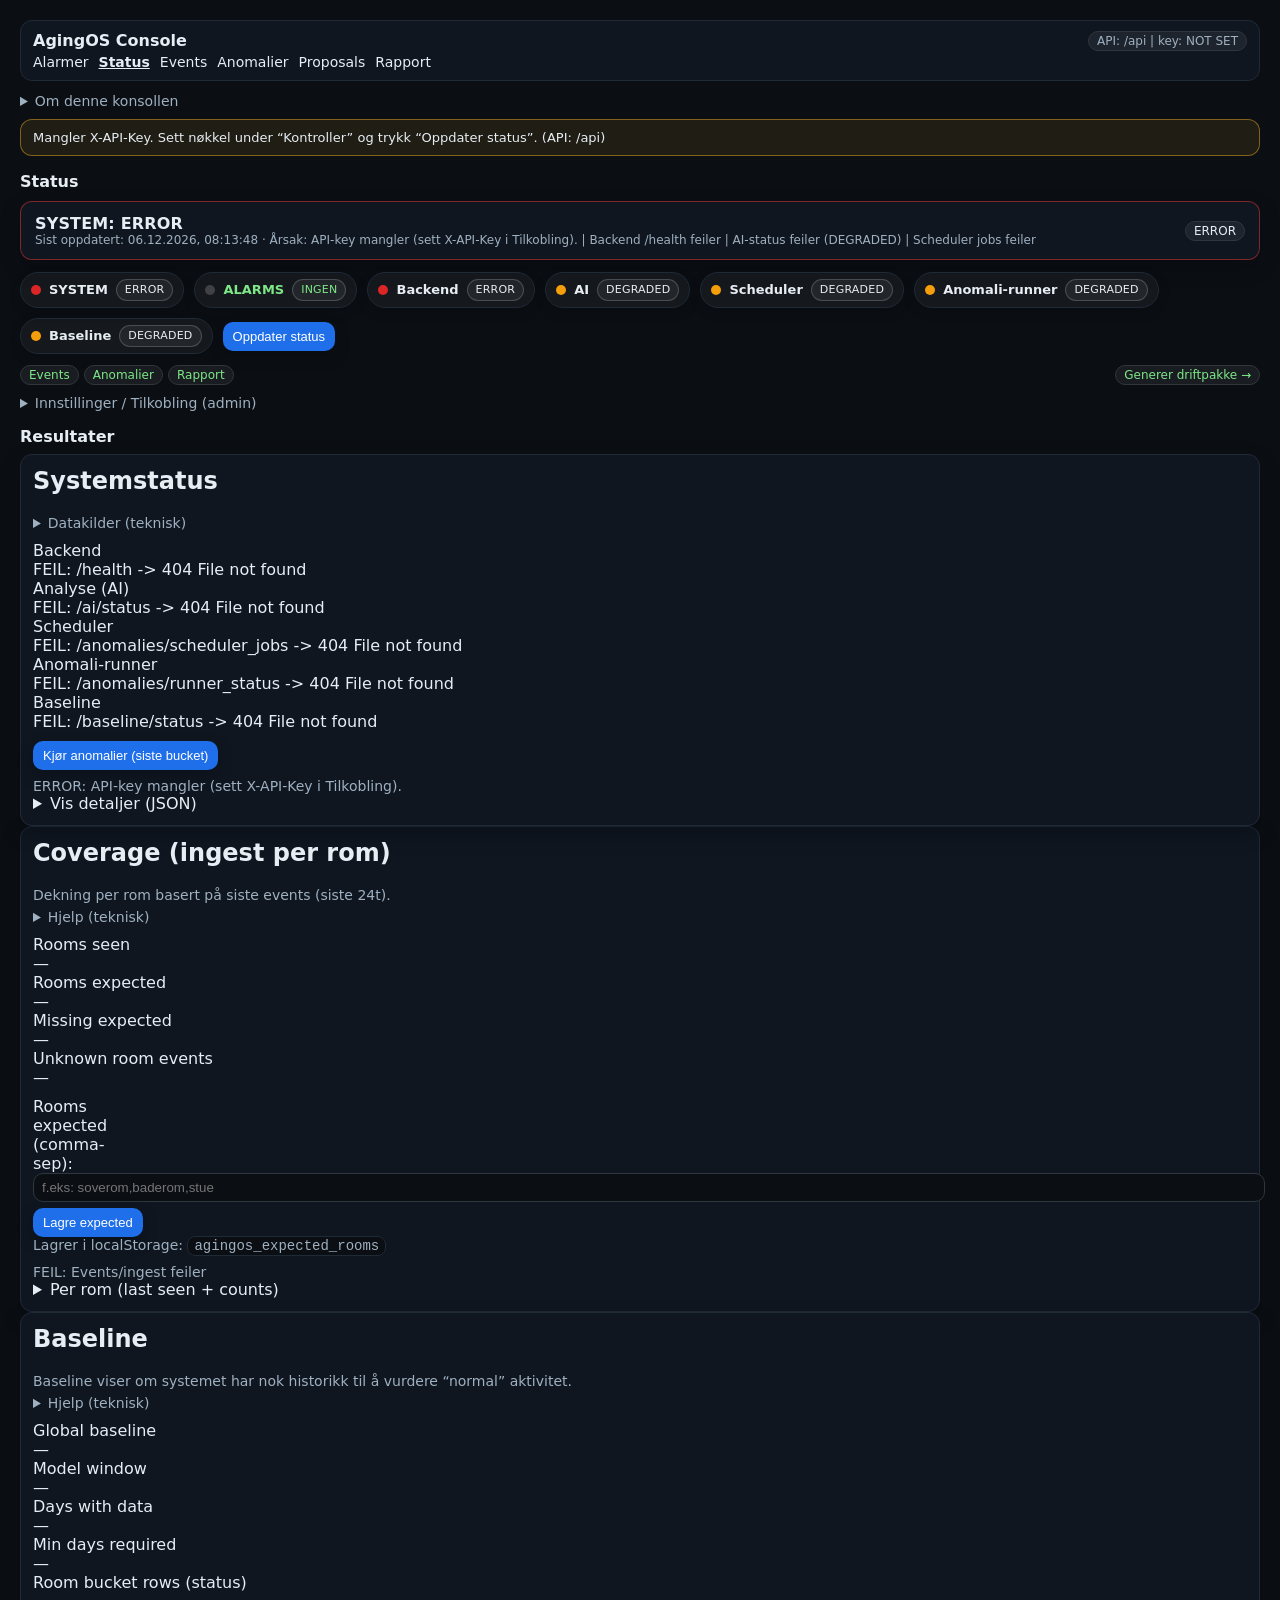
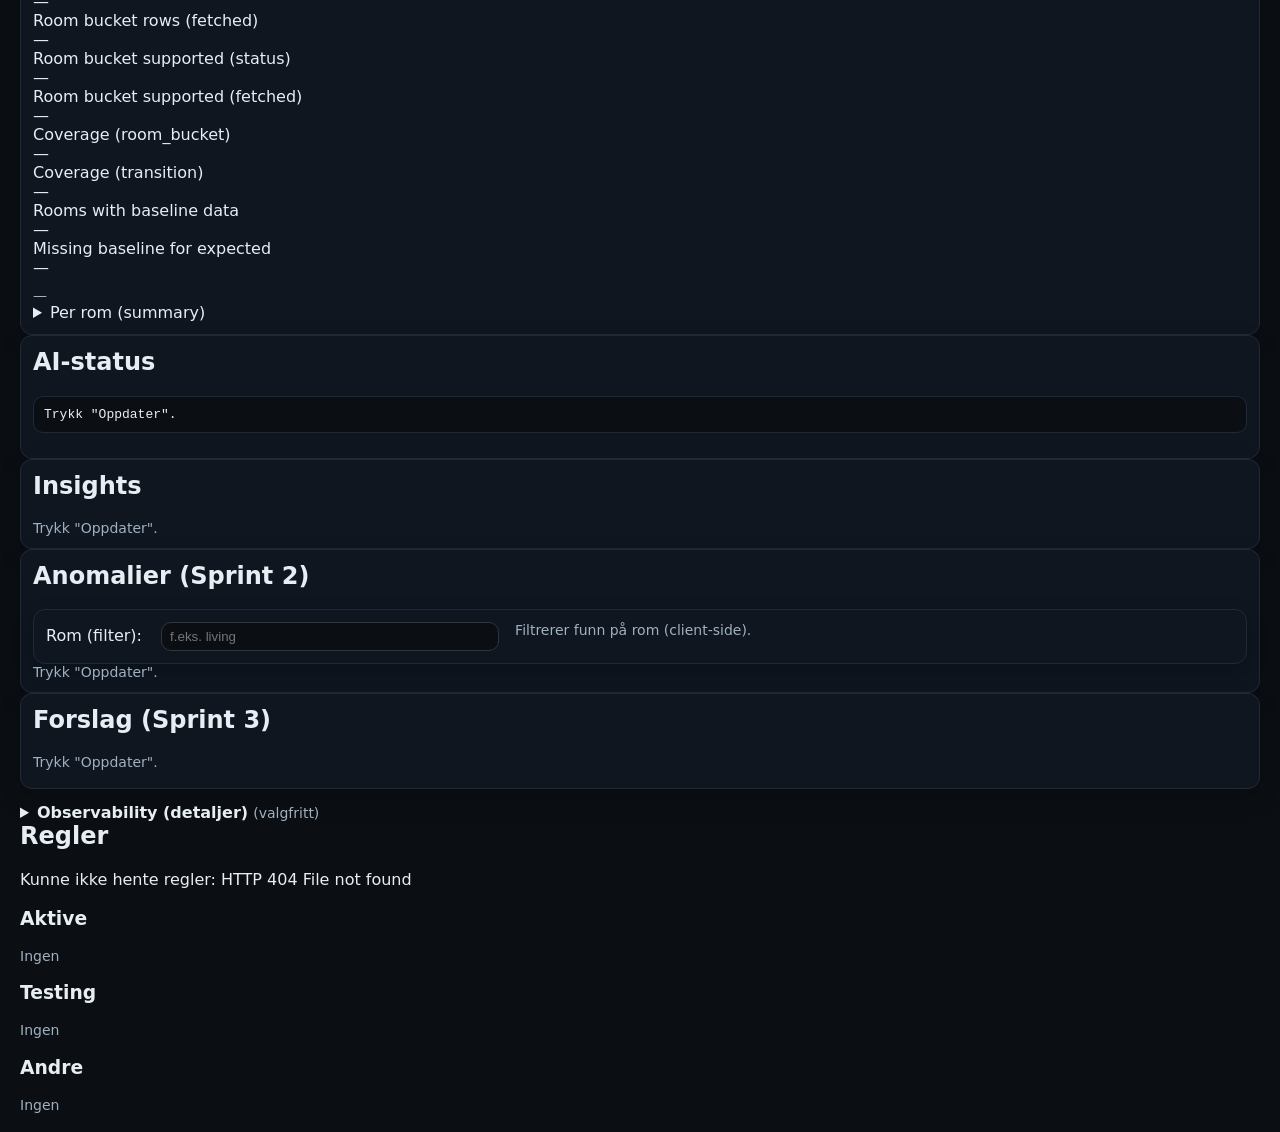
==== services/console/index.html @ 8adafd0e "console: alarms page; baseline scope fix; rule param nesting + R-002 allowlist; console volume mount" ====
<!doctype html>
<html lang="no">
<head>
  <meta charset="utf-8" />
  <meta name="viewport" content="width=device-width,initial-scale=1" />
  <title>AgingOS Console (MVP)</title>
  <style>
  /* THEME_TOKENS_V1 (source: proposals.html) */
  /* STATUSBAR_POLISH_V1 (customer-facing) */
  .statusbar{
    display:flex;
    flex-wrap:wrap;
    gap:10px;
    align-items:center;
    margin: 8px 0 10px;
  }
  .statuschip{
    display:inline-flex;
    align-items:center;
    gap:8px;
    padding:6px 10px;
    border-radius:999px;
    border:1px solid var(--border);
    background: rgba(255,255,255,0.04);
    box-shadow: 0 4px 12px rgba(0,0,0,0.18);
    font-size:13px;
    line-height:18px;
    white-space:nowrap;
  }
  .statuschip > span:nth-child(2){ font-weight:600; }
  .statuschip .pill{
    padding:1px 8px;
    font-size:11px;
    border-radius:999px;
    border:1px solid rgba(255,255,255,0.18);
    background: rgba(255,255,255,0.06);
    text-transform:uppercase;
    letter-spacing:0.02em;
  }
  .smallbtn{
    background: var(--primary);
    color: white;
    border: 0;
    padding: 7px 10px;
    border-radius: 10px;
    cursor: pointer;
    font-size: 13px;
    box-shadow: 0 6px 16px rgba(0,0,0,0.22);
  }
  .smallbtn:hover{ filter: brightness(1.05); }
  .smallbtn.secondary{ background: var(--secondary); }
  .smallbtn:disabled{ opacity:0.5; cursor:not-allowed; }
  :root{
    --bg:#0b0f14;
    --fg:#e6edf3;
    --muted:#9fb0c0;
    --link:#7ee787;
    --card:#0f1620;
    --border:#1f2a37;
    --border2:#30363d;
    --shadow:0 8px 20px rgba(0,0,0,0.25);
    --primary:#1f6feb;
    --secondary:#30363d;
    --ok:#238636;
    --deg:#d29922;
    --err:#da3633;
  }
  body{ font-family: system-ui,-apple-system,Segoe UI,Roboto,Arial,sans-serif; margin:16px; max-width:1400px; background:var(--bg); color:var(--fg); }
  a{ color:var(--link); }
  .muted{ color:var(--muted); }
  .card{ background:var(--card); border:1px solid var(--border); border-radius:12px; padding:12px; box-shadow:var(--shadow); }
  .pill{ display:inline-block; padding:2px 8px; border-radius:999px; border:1px solid var(--border2); background: rgba(255,255,255,0.06); font-size:12px; }
  button{ background:var(--primary); color:white; border:0; padding:8px 10px; border-radius:10px; cursor:pointer; }
  button.secondary{ background:var(--secondary); }
  button.ok{ background:var(--ok); }
  button.danger{ background:var(--err); }
  button:disabled{ opacity:0.5; cursor:not-allowed; }
  input,select{ background:var(--bg); color:var(--fg); border:1px solid var(--border2); border-radius:10px; padding:6px 8px; }
  table{ width:100%; border-collapse: collapse; }
  th,td{ padding:8px; border-bottom:1px solid var(--border); vertical-align: top; }
  th{ text-align:left; color:var(--muted); font-weight:600; font-size:12px; text-transform:uppercase; letter-spacing:0.02em; }
  code{ background:var(--bg); border:1px solid var(--border); padding:1px 6px; border-radius:8px; }

    body { font-family: system-ui, -apple-system, Segoe UI, Roboto, Arial, sans-serif; margin: 20px; max-width:1400px; }
    .row { display: flex; gap: 16px; flex-wrap: wrap; align-items: flex-start; }
    .card { background:var(--card); border:1px solid var(--border); border-radius:12px; padding:12px; box-shadow:var(--shadow); flex: 1; min-width: 320px; }
    .muted { color: var(--muted); font-size: 14px; }
    .pill { display:inline-block; padding:2px 8px; border-radius:999px; background: rgba(255,255,255,0.06); border:1px solid var(--border2); font-size:12px; }
    label { display: inline-block; width: 110px; }
    input { padding: 6px 8px; width: 320px; }
    button { padding: 7px 10px; cursor: pointer; }
    ul { margin: 8px 0 0 18px; }
    pre { background: var(--bg); border: 1px solid var(--border); padding: 10px; border-radius: 10px; overflow:auto; }
    h2 { margin-top: 0; }
    a { text-decoration: none; }
    .finding { border-top: 1px solid var(--border); padding-top: 10px; margin-top: 10px; }
    .finding:first-child { border-top: none; padding-top: 0; margin-top: 0; }
    .finding-title { font-weight: 600; }
    .actions { margin-top: 8px; }
  
      /* Step 8 (Nav/IA/UX): consistent topbar/nav */
      .topbar{display:flex;justify-content:space-between;align-items:flex-start;gap:12px;margin:0 0 12px;padding:10px 12px;border:1px solid var(--border);border-radius:12px;background:var(--card);}
      .topbar-title{font-weight:700;}
      .nav{margin-top:4px;display:flex;gap:10px;flex-wrap:wrap;font-size:14px;}
      .navlink{color:inherit;}
      .navlink.active{font-weight:700;text-decoration:underline;}
      .topbar-right{display:flex;align-items:center;gap:8px;font-size:12px;color:var(--muted);}
      @media (max-width: 700px){.topbar{flex-direction:column;align-items:stretch}.topbar-right{justify-content:flex-start}}


      /* INDEX_IA_V1: clearer IA without removing info */
      .notice { margin: 8px 0 12px; padding: 10px 12px; border:1px solid rgba(210,153,34,0.55); background: rgba(210,153,34,0.10); border-radius:12px; font-size:13px; display:none; color: var(--fg); }
      .section-title { margin: 16px 0 8px; font-size: 16px; }
      .quicklinks { margin: 6px 0 12px; font-size: 14px; }
        /* INDEX_STATUS_COLORS_V2 (customer-facing; theme = proposals.html) */
        .dot{width:10px;height:10px;border-radius:999px;background:rgba(255,255,255,0.18);display:inline-block;}
        .dot.ok{background:var(--ok);}
        .dot.deg{background:var(--deg);}
        .dot.err{background:var(--err);}

        .sysbanner{display:flex;justify-content:space-between;align-items:center;gap:12px;padding:12px 14px;border-radius:12px;border:1px solid var(--border);background:var(--card);box-shadow:var(--shadow);margin:10px 0 12px;}
        .sysbanner.ok{border-color:rgba(35,134,54,0.55);}
        .sysbanner.deg{border-color:rgba(210,153,34,0.55);}
        .sysbanner.err{border-color:rgba(218,54,51,0.55);}
        .sysbanner .title{font-weight:800;font-size:16px;letter-spacing:0.01em;}
        .sysbanner .meta{color:var(--muted);font-size:12px;}

        .details summary { cursor:pointer; }
  /* INDEX_DASHGRID_V1: 3-col dashboard on wide screens */
  .dashgrid{display:grid;grid-template-columns:1fr;gap:16px;align-items:start;}
  .dashgrid .card{min-width:0;}
  .dashgrid > .card{flex:initial;width:auto;}
  .dashgrid .spanall{grid-column:1/-1;}
  @media (min-width: 900px){ .dashgrid{grid-template-columns:repeat(2,minmax(0,1fr));} }
  @media (min-width: 1200px){ .dashgrid{grid-template-columns:repeat(3,minmax(0,1fr));} }
</style>

<style>
  .rules-grid { display:flex; flex-direction:column; gap:8px; }
  .rule-row { padding:8px 10px; border:1px solid var(--border); border-radius:8px; background:var(--card); }
  .rule-top { display:flex; gap:10px; flex-wrap:wrap; align-items:baseline; }
  .rule-name code { font-size:12px; }
  .rule-kv { font-size:13px; }
  .rule-meta { margin-top:4px; }
  .rule-meta small { color:var(--muted); }
</style>

</head>
<body>
<div class="topbar">
    <div>
      <div class="topbar-title">AgingOS Console</div>
      <div class="nav">
        <a class="navlink" href="./alarms.html">Alarmer</a>
        <a class="navlink active" href="./index.html">Status</a>
        <a class="navlink" href="./events.html">Events</a>
        <a class="navlink" href="./anomalies.html">Anomalier</a>
        <a class="navlink" href="./proposals.html">Proposals</a>
        <a class="navlink" href="./report.html">Rapport</a>
      </div>
    </div>
    <div class="topbar-right">
      <span class="pill" id="apiMini">API: —</span>
    </div>
  </div>
    <!-- INDEX_IA_OVERFOLD_V1 -->
    <details class="details" style="margin:8px 0 10px;">
      <summary class="muted">Om denne konsollen</summary>
      <div class="muted" style="margin-top:6px;">AgingOS Console viser status og hendelser for AgingOS. Tekniske detaljer er tilgjengelig under “Vis detaljer”.</div>
    </details>
<div class="notice" id="globalNotice">—</div>
    <h2 class="section-title">Status</h2>



  <div class="sysbanner" id="sysBanner">
    <div>
      <div class="title" id="sysBannerTitle">SYSTEM: ukjent</div>
      <div class="meta" id="sysBannerMeta">—</div>
    </div>
    <div class="pill" id="sysBannerPill">—</div>
  </div>

<div class="statusbar" id="statusbar">
  
    <span class="statuschip"><span class="dot" id="dotSystem"></span><span>SYSTEM</span><span class="pill" id="stSystem">ukjent</span></span>
  <a class="statuschip" href="./alarms.html" title="Åpne alarmer (regler/deviations)"><span class="dot" id="dotAlarms"></span><span>ALARMS</span><span class="pill" id="stAlarms">—</span></a>
<span class="statuschip"><span class="dot" id="dotBackend"></span><span>Backend</span><span class="pill" id="stBackend">ukjent</span></span>
  <span class="statuschip"><span class="dot" id="dotAI"></span><span>AI</span><span class="pill" id="stAI">ukjent</span></span>
  <span class="statuschip"><span class="dot" id="dotScheduler"></span><span>Scheduler</span><span class="pill" id="stScheduler">ukjent</span></span>
  <span class="statuschip"><span class="dot" id="dotAnom"></span><span>Anomali-runner</span><span class="pill" id="stAnom">ukjent</span></span>
      <span class="statuschip"><span class="dot" id="dotBaseline"></span><span>Baseline</span><span class="pill" id="stBaseline">ukjent</span></span>

  <button class="smallbtn" id="refreshStatusBtn" type="button">Oppdater status</button>
</div>
  
    <div class="row" style="align-items:center; justify-content:space-between; margin:10px 0 10px;">
      <div class="right" style="justify-content:flex-start;">
        <a class="pill" href="/events.html">Events</a>
        <a class="pill" href="/anomalies.html">Anomalier</a>
        <a class="pill" href="/report.html">Rapport</a>
      </div>
      <div class="right">
        <a class="pill" href="/report.html" title="Åpner rapport/driftpakke">Generer driftpakke →</a>
      </div>
    </div>
  <!-- INDEX_CONTROLS_DETAILS_V1 -->
  <details class="details" style="margin: 10px 0 6px;">
    <summary class="muted">Innstillinger / Tilkobling (admin)</summary>
    <div style="margin-top:10px;">
    <div class="card">
        <div><span class="pill">Tilkobling</span></div>
        <p>
          <label>API Base:</label>
          <input id="apiBase" value="/api" />
        </p>
        <p>
          <label>X-API-Key:</label>
          <input id="apiKey" placeholder="sett X-API-Key" />
          <button id="saveBtn">Lagre</button>
          <button id="refreshBtn">Oppdater</button>
            <label style="margin-left:12px;width:auto"><input type="checkbox" id="proposalsTest" /> Proposals test</label>
        </p>
        <div class="muted">Nøkkelen lagres lokalt i nettleseren (localStorage).</div>
          <div class="muted" id="authLine">Auth: —</div>
      </div>
    </div>
    <div class="muted small" style="margin-top:8px;">
      Dette påvirker kun denne nettleseren (localStorage).
    </div>
  </details>
<h2 class="section-title">Resultater</h2>

  <div class="dashgrid">
    <div class="card spanall">
    <h2>Systemstatus</h2>
      <!-- INDEX_SYS_SOURCES_V1 -->
      <details class="details" style="margin:6px 0 10px;">
        <summary class="muted">Datakilder (teknisk)</summary>
        <div class="muted small" style="margin-top:6px;">
          Backend: <code>/api/health</code> · Analyse: <code>/api/ai/status</code> · Baseline: <code>/api/baseline/status</code>
        </div>
      </details>
    <div class="grid2">
      <div>
        <div class="kv">
          <div class="k">Backend</div><div class="v" id="sysHealth">—</div>
          <div class="k">Analyse (AI)</div><div class="v" id="sysAI">—</div>
          <div class="k">Scheduler</div><div class="v" id="sysJobs">—</div>
          <div class="k">Anomali-runner</div><div class="v" id="sysAnom">—</div>
            <div class="k">Baseline</div><div class="v" id="sysBaseline">—</div>
        </div>
        <div class="actions" style="margin-top:10px">
          <button class="smallbtn" id="runAnomLatestBtn" type="button">Kjør anomalier (siste bucket)</button>
        </div>
        <div class="muted" id="sysMsg" style="margin-top:8px">—</div>
      </div>
      <div>
        <details class="details">
          <summary>Vis detaljer (JSON)</summary>
          <pre id="sysStatus">Trykk "Oppdater status".</pre>
        </details>
      </div>
    </div>

    </div>
    </div>


    <div class="card" id="coverageCard">
      <h2>Coverage (ingest per rom)</h2>
      <!-- INDEX_COVERAGE_HELP_V1 -->
        <div class="muted">Dekning per rom basert på siste events (siste 24t).</div>
        <details class="details" style="margin-top:6px;">
          <summary class="muted">Hjelp (teknisk)</summary>
          <div class="muted small" style="margin-top:6px;">
            Datakilde: <code>/api/events</code>. “Rooms expected” settes lokalt i nettleseren (localStorage) fordi backend ikke eksponerer forventede rom.
          </div>
        </details>

      <div style="margin-top:10px" class="grid2">
        <div>
          <div class="kv">
            <div class="k">Rooms seen</div><div class="v" id="covRoomsSeen">—</div>
            <div class="k">Rooms expected</div><div class="v" id="covRoomsExpected">—</div>
            <div class="k">Missing expected</div><div class="v" id="covRoomsMissing">—</div>
            <div class="k">Unknown room events</div><div class="v" id="covUnknownCount">—</div>
          </div>

          <div style="margin-top:10px">
            <label>Rooms expected (comma-sep):</label>
            <input id="expectedRooms" placeholder="f.eks: soverom,baderom,stue" style="width:100%" />
            <div style="margin-top:6px">
              <button class="smallbtn" id="saveExpectedRoomsBtn" type="button">Lagre expected</button>
            </div>
            <div class="muted">Lagrer i localStorage: <code>agingos_expected_rooms</code></div>
          </div>

          <div class="muted" id="covMsg" style="margin-top:10px">—</div>
        </div>

        <div>
          <details class="details">
            <summary>Per rom (last seen + counts)</summary>
            <div style="overflow:auto;max-height:360px">
              <table class="table" id="covTable">
                <thead>
                  <tr><th>Rom</th><th>Last seen</th><th>5m</th><th>60m</th><th>24h</th></tr>
                </thead>
                <tbody id="covTbody"></tbody>
              </table>
            </div>
          </details>
        </div>
      </div>
    </div>
    <div class="card" id="baselineCard">
      <h2>Baseline</h2>
      <!-- INDEX_BASELINE_HELP_V1 -->
        <div class="muted">Baseline viser om systemet har nok historikk til å vurdere “normal” aktivitet.</div>
        <details class="details" style="margin-top:6px;">
          <summary class="muted">Hjelp (teknisk)</summary>
          <div class="muted small" style="margin-top:6px;">
            Datakilder: <code>/api/baseline/status</code> (global) og <code>/api/baseline</code> (per rom). Viser kun felter som faktisk returneres av API.
          </div>
        </details>

      <div style="margin-top:10px" class="grid2">
        <div>
          <div class="kv">
            <div class="k">Global baseline</div><div class="v" id="baseGlobalStatus">—</div>
            <div class="k">Model window</div><div class="v" id="baseWindow">—</div>
            <div class="k">Days with data</div><div class="v" id="baseDaysWithData">—</div>
            <div class="k">Min days required</div><div class="v" id="baseMinDays">—</div>
            <div class="k">Room bucket rows (status)</div><div class="v" id="baseRbRowsStatus">—</div>
            <div class="k">Room bucket rows (fetched)</div><div class="v" id="baseRbRowsFetched">—</div>
            <div class="k">Room bucket supported (status)</div><div class="v" id="baseRbSuppStatus">—</div>
            <div class="k">Room bucket supported (fetched)</div><div class="v" id="baseRbSuppFetched">—</div>
            <div class="k">Coverage (room_bucket)</div><div class="v" id="baseCoverageRoomBucket">—</div>
            <div class="k">Coverage (transition)</div><div class="v" id="baseCoverageTransition">—</div>
            <div class="k">Rooms with baseline data</div><div class="v" id="baseRoomsWith">—</div>
            <div class="k">Missing baseline for expected</div><div class="v" id="baseMissingExpected">—</div>
          </div>
          <div class="muted" id="baseMsg" style="margin-top:10px">—</div>
        </div>
        <div>
          <details class="details">
            <summary>Per rom (summary)</summary>
            <div style="overflow:auto;max-height:360px">
              <table class="table" id="baseTable">
                <thead>
                  <tr><th>Rom</th><th>Rows</th><th>Min bucket</th><th>Max bucket</th></tr>
                </thead>
                <tbody id="baseTbody"></tbody>
              </table>
            </div>
          </details>
        </div>
      </div>
    </div>



  <div class="card">
    <h2>AI-status</h2>
      <pre id="aiStatus">Trykk "Oppdater".</pre>
    </div>

    <div class="card">
      <h2>Insights</h2>
      <div id="insightsNote" style="display:none;margin:6px 0;padding:6px 8px;background:rgba(210,153,34,0.10);border:1px solid rgba(210,153,34,0.55);border-radius:10px;font-size:12px;color:var(--fg)"></div>
      <div id="insightsList" class="muted">Trykk "Oppdater".</div>
    </div>

    <div class="card">
      <h2>Anomalier (Sprint 2)</h2>
  <div class="card" style="margin-top:10px;">
    <div class="row">
      <div>
        <label>Rom (filter):</label>
        <input id="anomalyRoom" placeholder="f.eks. living" />
      </div>
      <div class="muted">Filtrerer funn på rom (client-side).</div>
    </div>
  </div>

      <div id="anomaliesNote" style="display:none;margin:6px 0;padding:6px 8px;background:rgba(210,153,34,0.10);border:1px solid rgba(210,153,34,0.55);border-radius:10px;font-size:12px;color:var(--fg)"></div>
      <div id="anomaliesList" class="muted">Trykk "Oppdater".</div>

    </div>

    <div class="card">
      <h2>Forslag (Sprint 3)</h2>
      <div id="proposalsNote" style="display:none;margin:6px 0;padding:6px 8px;background:rgba(210,153,34,0.10);border:1px solid rgba(210,153,34,0.55);border-radius:10px;font-size:12px;color:var(--fg)"></div>
      <div id="proposalsList" class="muted">Trykk "Oppdater".</div>
        <div id="proposalsDebug" class="muted" style="margin-top:6px;font-size:12px"></div>
    </div>
  </div>

  <script>
  // TOPBAR_API_MINI v1

  // INDEX_STATUS_COLORS_V1
  function _lvlFromText(t){
    const x = String(t||"").toUpperCase();
    if (x.includes("ERROR")) return "err";
    if (x.includes("DEGRADED") || x.includes("WARN") || x.includes("ADVAR")) return "deg";
    if (x.includes("OK")) return "ok";
    return "";
  }
  function setChip(which, level, text){
    const dot = document.getElementById("dot"+which);
    const pill = document.getElementById("st"+which);
    if (dot){
      dot.classList.remove("ok","deg","err");
      if (level) dot.classList.add(level);
    }
    if (pill && text!=null) pill.textContent = text;
  }
  function _indexApplyColors(){
    // Read whatever the existing status logic already wrote into the pills
    const mapping = ["System","Backend","AI","Scheduler","Anom","Baseline"];
    for (const w of mapping){
      const pill = document.getElementById("st"+w);
      if (!pill) continue;
      const txt = pill.textContent || "";
      const lvl = _lvlFromText(txt);
      if (lvl) {
        const dot = document.getElementById("dot"+w);
        if (dot){
          dot.classList.remove("ok","deg","err");
          dot.classList.add(lvl);
        }
      }
    }

    // Big banner mirrors SYSTEM state
    const st = document.getElementById("stSystem");
    const lvl = _lvlFromText(st ? st.textContent : "");
    const b = document.getElementById("sysBanner");
    const t = document.getElementById("sysBannerTitle");
    const p = document.getElementById("sysBannerPill");
    if (b){
      b.classList.remove("ok","deg","err");
      if (lvl) b.classList.add(lvl);
    }
    const sysTxt = st ? (st.textContent || "ukjent") : "ukjent";
    if (t) t.textContent = "SYSTEM: " + sysTxt;
    if (p) p.textContent = sysTxt;
  }

  // INDEX_IA_V1
  function _indexUpdateNotice() {
    const el = document.getElementById("globalNotice");
    if (!el) return;
    const base = _topbarGetApiBase();
    const key  = _topbarGetApiKey();
    if (!key) {
      el.style.display = "block";
      el.textContent = "Mangler X-API-Key. Sett nøkkel under “Kontroller” og trykk “Oppdater status”. (API: " + base + ")";
      return;
    }
    el.style.display = "none";
    el.textContent = "";
  }

  function _topbarGetApiBase() {
    let v = "";
    try { const el = document.getElementById("apiBase"); if (el && el.value) v = el.value; } catch(e) {}
    if (!v) { try { v = localStorage.getItem("agingos_api_base") || localStorage.getItem("apiBase") || "/api"; } catch(e) { v = "/api"; } }
    v = String(v || "/api").trim();
    if (v.length > 1 && v.endsWith("/")) v = v.slice(0, -1);
    return v;
  }
  function _topbarGetApiKey() {
    let v = "";
    try { const el = document.getElementById("apiKey"); if (el && el.value) v = el.value; } catch(e) {}
    if (!v) { try { v = localStorage.getItem("agingos_api_key") || localStorage.getItem("apiKey") || ""; } catch(e) {} }
    return String(v || "").trim();
  }
  function _topbarUpdateApiMini() {
    const el = document.getElementById("apiMini");
    if (!el) return;
    const base = _topbarGetApiBase();
    const key  = _topbarGetApiKey();
    el.textContent = "API: " + base + " | key: " + (key ? "SET" : "NOT SET");
  }
  (function(){
    try { _topbarUpdateApiMini(); } catch(e) {}
    try { _indexUpdateNotice(); } catch(e) {}
    ["apiBase","apiKey"].forEach((id) => {
      const el = document.getElementById(id);
      if (!el) return;
      el.addEventListener("input", () => { try { _topbarUpdateApiMini(); } catch(e) {} });
      el.addEventListener("change", () => { try { _topbarUpdateApiMini(); } catch(e) {} });
    });
    window.addEventListener("storage", (ev) => {
      const k = ev && ev.key ? String(ev.key) : "";
      if (!k) return;
      if (k.startsWith("agingos_api_") || k === "apiBase" || k === "apiKey") {
        try { _topbarUpdateApiMini(); } catch(e) {}
      }
    });
    setTimeout(() => { try { _topbarUpdateApiMini(); } catch(e) {} }, 0);
  })();

    const $ = (id) => document.getElementById(id);

    function loadSettings() {
        const proposalsTestEl = $("proposalsTest");
      const apiBase = localStorage.getItem("agingos_api_base") || localStorage.getItem("apiBase") || $("apiBase").value;
      const apiKey = localStorage.getItem("agingos_api_key") || localStorage.getItem("apiKey") || "";
      $("apiBase").value = apiBase;
      $("apiKey").value = apiKey;
    }

    function saveSettings() {
        const proposalsTestEl = $("proposalsTest");
      localStorage.setItem("agingos_api_base", $("apiBase").value.trim());
      localStorage.setItem("agingos_api_key", $("apiKey").value.trim());
      // kompat: behold gamle keys også (kan fjernes senere)
      localStorage.setItem("apiBase", $("apiBase").value.trim());
      localStorage.setItem("apiKey", $("apiKey").value.trim());
    }

    function getQS(name) {
      const v = new URLSearchParams(window.location.search).get(name);
      return (v && v.trim()) ? v.trim() : null;
    }

    async function apiGet(path) {
      const base = $("apiBase").value.trim().replace(/\/$/, "");
      const key = $("apiKey").value.trim();
      const headers = key ? { "X-API-Key": key } : {};
      const res = await fetch(base + path, { headers });

      const ct = (res.headers.get("content-type") || "").toLowerCase();
      const text = await res.text();

      if (!res.ok) {
        let msg = `${path} -> ${res.status} ${res.statusText || ""}`.trim();

        // If backend returned JSON error, surface a short detail/message field.
        if (ct.includes("application/json")) {
          try {
            const j = JSON.parse(text);
            const d = (j && (j.detail || j.message || j.error)) ? (j.detail || j.message || j.error) : null;
            if (d) msg += ` (${typeof d === "string" ? d : JSON.stringify(d)})`;
          } catch (_) {}
        }

        throw new Error(msg);
      }

      try {
        return JSON.parse(text);
      } catch (_) {
        throw new Error(`${path} -> invalid JSON (${ct || "unknown content-type"})`);
      }
    }

    async function apiSend(method, path, payload) {
      console.log("API SEND", method, path, payload);
      const base = $("apiBase").value.trim().replace(/\/$/, "");
      const key = $("apiKey").value.trim();
      const headers = { "Content-Type": "application/json" };
      if (key) headers["X-API-Key"] = key;

      const res = await fetch(base + path, { method, headers, body: JSON.stringify(payload) });

      const ct = (res.headers.get("content-type") || "").toLowerCase();
      const text = await res.text();

      console.log("API RESP", method, path, "status=", res.status, "body=", text);

      if (!res.ok) {
        let msg = `${path} -> ${res.status} ${res.statusText || ""}`.trim();

        if (ct.includes("application/json")) {
          try {
            const j = JSON.parse(text);
            const d = (j && (j.detail || j.message || j.error)) ? (j.detail || j.message || j.error) : null;
            if (d) msg += ` (${typeof d === "string" ? d : JSON.stringify(d)})`;
          } catch (_) {}
        }

        throw new Error(msg);
      }

      try {
        return JSON.parse(text);
      } catch (_) {
        throw new Error(`${path} -> invalid JSON (${ct || "unknown content-type"})`);
      }
    }

    async function createRuleFromProposal(p, action) {
      const room = (p && p.rule_draft && p.rule_draft.room) ? p.rule_draft.room : ((p && p.normal && p.normal.room) ? p.normal.room : null);
      const status = (action === "reject") ? "rejected" : ((action === "activate") ? "active" : "testing");
      const is_enabled = action !== "reject";
      const payload = {
        name: (p && p.id) ? p.id : ("proposal-" + Date.now()),
        rule_type: "NO_MOTION",
        params: {
          room: room,
          proposal_id: (p && p.id) ? p.id : null,
          proposal_action: action,
          proposal_status: status,
          rule_draft: (p && p.rule_draft) ? p.rule_draft : null
        },
        is_enabled: (action !== "reject"),
        severity: 2
      };
      return apiSend("POST", "/rules", payload);
    }

    function buildEvidenceLink(finding) {
      const ev = finding.evidence || {};
      const p = finding.period || {};
      const since = encodeURIComponent(p.since || ev.since || "");
      const until = encodeURIComponent(p.until || ev.until || "");
      const category = encodeURIComponent(ev.category || "");

      let url = "/events.html";
      const qs = [];
      if (since) qs.push("since=" + since);
      if (until) qs.push("until=" + until);
      if (category) qs.push("category=" + category);
      if (ev.room) qs.push("room=" + encodeURIComponent(ev.room));
      if (qs.length) url += "?" + qs.join("&");
      return url;
    }


    function renderAnomalies(payload) {
      const host = $("anomaliesList");
      host.innerHTML = "";

        // Backend episodes support: if payload is an array, render it as episodes.
        if (Array.isArray(payload)) {
        const roomFilter = ((document.getElementById("anomalyRoom") && document.getElementById("anomalyRoom").value) ? String(document.getElementById("anomalyRoom").value).trim() : "") || (new URLSearchParams(window.location.search).get("anomaly_room") || "");
          const list = roomFilter ? payload.filter(e => String(e.room || "") === String(roomFilter)) : payload;

          if (list.length === 0) {
            host.textContent = "Ingen anomalier funnet.";
            return;
          }

          for (const e of list) {
            const div = document.createElement("div");
            div.className = "finding";

            const title = document.createElement("div");
            title.className = "finding-title";
            const lvl = String(e.level || "").toUpperCase();
            const st = (e.active === true) ? "ACTIVE" : "CLOSED";
            title.textContent = `${lvl} · ${e.room || "(ukjent rom)"} · ${st}`;

            const summary = document.createElement("div");
            summary.className = "muted";
            const fmtUtc = (iso) => {
              if (!iso) return "—";
              const t = String(iso).replace("Z", "").replace("T", " ");
              return t.length >= 16 ? t.slice(0,16) : t;
            };
            const score = (typeof e.score_total === "number") ? e.score_total.toFixed(2) : (e.score_total || "");
            summary.textContent = `Start: ${fmtUtc(e.start_ts)}  Slutt: ${fmtUtc(e.end_ts)}  Score: ${score}`;

            div.appendChild(title);
            div.appendChild(summary);
            host.appendChild(div);
            // Drill-down: link to Events for this episode window
            const link = document.createElement("a");
            link.className = "muted";
            link.style.display = "inline-block";
            link.style.marginTop = "4px";
            const since = encodeURIComponent(e.start_ts || "");
            const until = encodeURIComponent(e.end_ts || "");
            const room = encodeURIComponent(e.room || "");
            link.href = `/events.html?since=${since}&until=${until}&room=${room}&auto=1`;
            link.textContent = "Vis events (grunnlag)";
            div.appendChild(link);

          }
          return;
        }

      const findings = (payload && payload.findings) ? payload.findings : [];
        const roomFilter = ((document.getElementById("anomalyRoom") && document.getElementById("anomalyRoom").value) ? String(document.getElementById("anomalyRoom").value).trim() : "") || (new URLSearchParams(window.location.search).get("anomaly_room") || "");
      const filtered = roomFilter ? findings.filter(f => (f.normal && f.normal.room) ? (String(f.normal.room) === String(roomFilter)) : true) : findings;
      const list = filtered;
      if (list.length === 0) {
        host.textContent = "Ingen anomalier funnet.";
        return;
      }

      for (const f of list) {
        const div = document.createElement("div");
        div.className = "finding";

        const title = document.createElement("div");
        title.className = "finding-title";
        title.textContent = f.title || "(uten tittel)";

        const summary = document.createElement("div");
        summary.className = "muted";
        summary.textContent = f.summary || "";

        div.appendChild(title);
        div.appendChild(summary);

        // Human-friendly "normal" summary when provided by the bot
        console.log("ANOMALY NORMAL", f.id, f.normal);
        if (f.normal && typeof f.normal === "object") {
          const n = f.normal;
          console.log("ANOMALY NORMAL", f.id, n);
          const normalLine = document.createElement("div");
          normalLine.className = "muted";

          // Night activity anomaly fields (if present)
          const mean = Number(n.baseline_mean_motion_presence_night);
          const thrCandidate = (n && Object.prototype.hasOwnProperty.call(n, "computed_low_threshold")) ? n.computed_low_threshold : null;
          const thr = Number(thrCandidate);
          if (Number.isFinite(mean) && Number.isFinite(thr)) {
            const days = n.baseline_window_days || "";
            normalLine.textContent = "Normal: snitt " + mean.toFixed(1) + ", terskel " + ((thrCandidate == null || !Number.isFinite(Number(thrCandidate))) ? "?" : Number(thrCandidate).toFixed(1)) + " (siste " + days + " netter)";
          } else if (typeof n.baseline_median_minutes_local === "number" && typeof n.delay_threshold_minutes === "number") {
            const medianMin = n.baseline_median_minutes_local;
            const hh = Math.floor(medianMin / 60);
            const mm = Math.floor(medianMin % 60);
            const median = `${String(hh).padStart(2,"0")}:${String(mm).padStart(2,"0")}`;
            const days = n.baseline_days_with_data || "";
            normalLine.textContent =
              `Normal: median ${median}, terskel +${n.delay_threshold_minutes} min (dager med data: ${days})`;
          } else if (typeof n.baseline_window_days === "number") {
            normalLine.textContent = `Normal: baseline (siste ${n.baseline_window_days} dager)`;
          } else {
            normalLine.textContent = "Normal: (tilgjengelig)";
          }

          div.appendChild(normalLine);
        }

        if (Array.isArray(f.because) && f.because.length) {
          const ul = document.createElement("ul");
          for (const item of f.because) {
            const li = document.createElement("li");
            li.textContent = item;
            ul.appendChild(li);
          }
          div.appendChild(ul);
        }

        const actions = document.createElement("div");
        actions.className = "actions";
        const a = document.createElement("a");
        a.href = buildEvidenceLink(f);
        a.textContent = "Vis grunnlag (events)";
        actions.appendChild(a);
        div.appendChild(actions);

        host.appendChild(div);
      }
    }

    function renderInsights(insights) {
      const host = $("insightsList");
      host.innerHTML = "";

      const findings = insights.findings || [];
      if (findings.length === 0) {
        host.textContent = "Ingen innsikt ennå.";
        return;
      }

      for (const f of findings) {
        const div = document.createElement("div");
        div.className = "finding";

        const title = document.createElement("div");
        title.className = "finding-title";
        title.textContent = f.title || "(uten tittel)";

        const summary = document.createElement("div");
        summary.className = "muted";
        summary.textContent = f.summary || "";

        div.appendChild(title);
        div.appendChild(summary);

        if (Array.isArray(f.because) && f.because.length) {
          const ul = document.createElement("ul");
          for (const item of f.because) {
            const li = document.createElement("li");
            li.textContent = item;
            ul.appendChild(li);
          }
          div.appendChild(ul);
        }

        const actions = document.createElement("div");
        actions.className = "actions";
        const a = document.createElement("a");
        a.href = buildEvidenceLink(f);
        a.textContent = "Vis grunnlag (events)";
        actions.appendChild(a);
        div.appendChild(actions);

        host.appendChild(div);
      }
    }


    function renderProposals(payload) {
      const host = $("proposalsList");
      host.innerHTML = "";

      const proposals = (payload && payload.proposals) ? payload.proposals : [];
      if (proposals.length === 0) {
        host.textContent = "Ingen forslag.";
        return;
      }

      for (const p of proposals) {
        const div = document.createElement("div");
        div.className = "finding";

        const title = document.createElement("div");
        title.className = "finding-title";
        title.textContent = p.title || "(uten tittel)";

        const summary = document.createElement("div");
        summary.className = "muted";
        summary.textContent = p.summary || "";

        div.appendChild(title);
        div.appendChild(summary);

        // Show activation timestamp (from persisted rule info)
        const refRule = (p && p.references && p.references.rule) ? p.references.rule : null;
        if (refRule && refRule.proposal_status === "active" && refRule.proposal_activated_at) {
          const meta = document.createElement("div");
          meta.className = "muted";
          meta.textContent = "Aktivert " + refRule.proposal_activated_at.replace("T"," ").replace("Z"," UTC");
          div.appendChild(meta);
        }

          const statusLine = document.createElement("div");
          statusLine.className = "muted";
          statusLine.id = "proposalStatus-" + (p.id || "");
          statusLine.textContent = localStorage.getItem("agingos_proposal_status_" + (p.id || "")) || "Status: (ingen)";
          div.appendChild(statusLine);
        if (Array.isArray(p.because) && p.because.length) {
          const ul = document.createElement("ul");
          for (const item of p.because) {
            const li = document.createElement("li");
            li.textContent = item;
            ul.appendChild(li);
          }
          div.appendChild(ul);
        }

        const actions = document.createElement("div");
        actions.className = "actions";
        const a = document.createElement("a");
        a.href = buildEvidenceLink(p);
        a.textContent = "Vis grunnlag (events)";
        actions.appendChild(a);

        console.log("PROPOSAL ACTIONS", p.id, p.lifecycle.actions);

        if (p.lifecycle && Array.isArray(p.lifecycle.actions) && p.lifecycle.actions.length) {
          const btnWrap = document.createElement("div");
          btnWrap.style.marginTop = "6px";
          for (const act of p.lifecycle.actions) {
            const b = document.createElement("button");
            b.textContent = act.label || act.action;
            b.addEventListener("click", async () => {
              b.disabled = true;
              try {
                const res = console.log("CLICK PROPOSAL", p.id, "action=", act.action);
                  await createRuleFromProposal(p, act.action);
                  try {
                    const el = document.getElementById("proposalStatus-" + (p.id || ""));
                    if (el) {
                      const label = (act.action === "activate") ? "Aktivert" : ((act.action === "reject") ? "Avvist" : "Test startet");
                      const iso = (res && (res.created_at || res.updated_at)) ? (res.created_at || res.updated_at) : null;
                      const d = iso ? new Date(iso) : new Date();
                      const ts = d.toLocaleDateString("nb-NO") + " - " + d.toLocaleTimeString("nb-NO", { hour12: false });
                      el.textContent = label + " " + ts;
                      try { localStorage.setItem("agingos_proposal_status_" + (p.id || ""), el.textContent); } catch (e) {}

                    }
                  } catch (e) {}
                  await refresh();
              } catch (e) {
                alert("Feil: " + e.message);
              } finally {
                b.disabled = false;
              }
            });
            btnWrap.appendChild(b);
          }
          actions.appendChild(btnWrap);
        }

        div.appendChild(actions);

        host.appendChild(div);
      }
    }

    async function refresh() {
      function setNote(id, note) {
        const el = $(id);
        if (!el) return;
        if (note) {
          el.style.display = "block";
          el.textContent = String(note);
        } else {
          el.style.display = "none";
          el.textContent = "";
        }
      }

      $("aiStatus").textContent = "Laster...";
      $("insightsList").textContent = "Laster...";
      $("anomaliesList").textContent = "Laster...";
      $("proposalsList").textContent = "Laster...";
      setNote("insightsNote", "");
      setNote("anomaliesNote", "");
      setNote("proposalsNote", "");

      // Status
      try {
        const status = await apiGet("/ai/status");
        $("aiStatus").textContent = JSON.stringify(status, null, 2);
      } catch (e) {
        $("aiStatus").textContent = "Feil: " + e.message;
      }

      // Insights
      try {
        const insights = await apiGet("/ai/insights");
        renderInsights(insights);
        setNote("insightsNote", insights && insights.note ? insights.note : "");
      } catch (e) {
        $("insightsList").textContent = "Feil: " + e.message;
        setNote("insightsNote", "");
      }

      // Anomalies (with existing QS knobs)
      const qs = [];
      const a_until = getQS("anomaly_until");
      const a_floor = getQS("anomaly_floor");
      const a_min = getQS("anomaly_min_abs_increase");
      const a_z = getQS("anomaly_z");
      const quietNights = new URLSearchParams(window.location.search).get("anomaly_quiet_nights");
      const quietMean = new URLSearchParams(window.location.search).get("anomaly_quiet_mean");
      if (quietNights) qs.push("quiet_min_room_baseline_nights=" + encodeURIComponent(quietNights));
      if (quietMean) qs.push("quiet_min_room_baseline_mean=" + encodeURIComponent(quietMean));
      if (a_until) qs.push("until=" + encodeURIComponent(a_until));
      if (a_floor) qs.push("meaningful_recent_floor=" + encodeURIComponent(a_floor));
      if (a_min) qs.push("min_abs_increase=" + encodeURIComponent(a_min));
      if (a_z) qs.push("z_threshold=" + encodeURIComponent(a_z));
      const baseAnom = "last=7d&min_level=YELLOW";
      const anomaliesPath = qs.length ? ("/anomalies?" + baseAnom + "&" + qs.join("&")) : ("/anomalies?" + baseAnom);
      try {
        const anomalies = await apiGet(anomaliesPath);        renderAnomalies(anomalies);
        setNote("anomaliesNote", anomalies && anomalies.note ? anomalies.note : "");
      } catch (e) {
        $("anomaliesList").textContent = "Feil: " + e.message;
        setNote("anomaliesNote", "");
      }

      // Proposals (re-use anomaly qs + deterministic test mode)
      const pqs = qs.slice();
      const proposalsTest = (($("proposalsTest") && $("proposalsTest").checked) || ((localStorage.getItem("agingos_proposals_test") || "0") === "1"));
      if (proposalsTest) {
        pqs.push("until=2026-01-24T07:00:00Z");
        pqs.push("meaningful_recent_floor=0");
        pqs.push("min_abs_increase=0");
        pqs.push("z_threshold=0");
        pqs.push("quiet_min_room_baseline_mean=0");
      }
      const proposalsPath = pqs.length ? ("/ai/proposals?" + pqs.join("&")) : "/ai/proposals";      try {
        const proposals = await apiGet(proposalsPath);
        renderProposals(proposals);
        setNote("proposalsNote", proposals && proposals.note ? proposals.note : "");
      } catch (e) {
        $("proposalsList").textContent = "Feil: " + e.message;
        setNote("proposalsNote", "");
      }
    }

    function syncAnomalyRoomToQS() {
      const v = ($("anomalyRoom").value || "").trim();
      const p = new URLSearchParams(window.location.search);
      if (v) p.set("anomaly_room", v);
      else p.delete("anomaly_room");
      const newUrl = window.location.pathname + (p.toString() ? ("?" + p.toString()) : "");
      window.history.replaceState({}, "", newUrl);
    }

    $("saveBtn").addEventListener("click", () => { saveSettings(); refresh(); });
    $("refreshBtn").addEventListener("click", () => { syncAnomalyRoomToQS(); 
$("saveExpectedRoomsBtn") && $("saveExpectedRoomsBtn").addEventListener("click", () => { try { saveExpectedRooms(); refreshSystemStatus(); } catch (_) {} });
refresh(); try { refreshSystemStatus(); } catch (_) {} });

    loadSettings();
  
    
function parseExpectedRooms(txt) {
  return (txt || "")
    .split(",")
    .map(s => s.trim())
    .filter(Boolean);
}
function getExpectedRooms() {
  const fromLS = localStorage.getItem("agingos_expected_rooms") || "";
  const el = $("expectedRooms");
  if (el && !el.value) el.value = fromLS;
  return parseExpectedRooms((el && el.value) ? el.value : fromLS);
}
function saveExpectedRooms() {
  const el = $("expectedRooms");
  const txt = (el && el.value) ? el.value : "";
  localStorage.setItem("agingos_expected_rooms", txt);
  return getExpectedRooms();
}

// --- Systemstatus (vNext minimal) ---
async function refreshSystemStatus() {
  const out = {};
  const now = new Date();
  const normRoom = (s) => String(s || "").trim().toLowerCase();

  // helpers (local to this function for robustness)
  function setText(id, txt) {
    const el = document.getElementById(id);
    if (el) el.textContent = (txt === undefined || txt === null) ? "" : String(txt);
  }
  function dot(dotId, level) {
    const el = document.getElementById(dotId);
    if (!el) return;
    const c = (level === "OK") ? "#16a34a" : (level === "DEGRADED") ? "#f59e0b" : "#dc2626";
    el.style.background = c;
    el.style.borderColor = c;
  }
  function chip(dotId, pillId, level, label) {
    dot(dotId, level);
    setText(pillId, label || level.toLowerCase());
  }

  // auth snapshot (explicit + honest)
  const key = (document.getElementById("apiKey") && document.getElementById("apiKey").value) || (localStorage.getItem("agingos_api_key") || "");
  const keySet = !!(key && key.trim().length);
  setText("authLine", `api_base=${(document.getElementById("apiBase") && document.getElementById("apiBase").value) || "/api"} auth_mode=api_key api_key_set=${keySet}`);

  const degraded = [];
  const errors = [];

  let backendLevel = "DEGRADED";
  let aiLevel = "DEGRADED";
  let schedLevel = "DEGRADED";
  let anomLevel = "DEGRADED";
  let baseLevel = "DEGRADED";

  if (!keySet) errors.push("API-key mangler (sett X-API-Key i Tilkobling).");

  // Backend /health
  try {
    out.health = await apiGet("/health");
    backendLevel = "OK";
    setText("sysHealth", "OK");
  } catch (e) {
    out.health_error = String(e && e.message ? e.message : e);
    backendLevel = "ERROR";
    setText("sysHealth", "FEIL: " + out.health_error);
    errors.push("Backend /health feiler");
  }

  // AI (/ai/status) - offline/disabled => DEGRADED (ikke ERROR)
  try {
    out.ai_status = await apiGet("/ai/status");
    const enabled = !!(out.ai_status && out.ai_status.enabled);
    const reachable = !!(out.ai_status && out.ai_status.reachable);
    aiLevel = (enabled && reachable) ? "OK" : "DEGRADED";
    const txt = enabled ? (reachable ? "OK" : "ENABLED, MEN IKKE REACHABLE") : "DISABLED";
    setText("sysAI", txt);
    setText("ao-ai", txt);
    if (aiLevel !== "OK") degraded.push("AI: " + txt);
  } catch (e) {
    out.ai_status_error = String(e && e.message ? e.message : e);
    aiLevel = "DEGRADED";
    setText("sysAI", "FEIL: " + out.ai_status_error);
    setText("ao-ai", "FEIL");
    degraded.push("AI-status feiler (DEGRADED)");
  }

  // Scheduler jobs
  try {
    out.scheduler_jobs = await apiGet("/anomalies/scheduler_jobs");
    const n = Array.isArray(out.scheduler_jobs) ? out.scheduler_jobs.length : 0;
    const nr = (Array.isArray(out.scheduler_jobs) && out.scheduler_jobs[0] && out.scheduler_jobs[0].next_run_time) ? out.scheduler_jobs[0].next_run_time : null;
    schedLevel = "OK";
    setText("sysJobs", `${n} job(s)` + (nr ? ` next=${nr}` : ""));
  } catch (e) {
    out.scheduler_jobs_error = String(e && e.message ? e.message : e);
    schedLevel = "DEGRADED";
    setText("sysJobs", "FEIL: " + out.scheduler_jobs_error);
    degraded.push("Scheduler jobs feiler");
  }

  // Runner status
  try {
    out.runner_status = await apiGet("/anomalies/runner_status");
    const rs = out.runner_status || {};
    const lastRun = rs.last_run_at || null;
    const lastErrAt = rs.last_error_at || null;
    const lastErrMsg = rs.last_error_msg || null;
    const counts = rs.last_counts || null;

    // ERROR only if runner reports a recent error timestamp/message
    if (lastErrAt || lastErrMsg) {
      anomLevel = "DEGRADED";
      degraded.push("Anomali-runner har error nylig");
    } else {
      anomLevel = "OK";
    }

    // stale threshold (MVP): 600s
    const staleS = 600;
    if (lastRun) {
      const t = Date.parse(lastRun);
      if (!Number.isNaN(t)) {
        const ageS = Math.round((now.getTime() - t) / 1000);
        if (ageS > staleS) {
          anomLevel = "DEGRADED";
          degraded.push(`Anomali-runner stale (> ${staleS}s)`);
        }
      }
    } else {
      anomLevel = "DEGRADED";
      degraded.push("Anomali-runner: last_run_at mangler");
    }

    const msgParts = [];
    if (lastRun) msgParts.push("last_run=" + lastRun);
    if (lastErrAt) msgParts.push("last_error_at=" + lastErrAt);
    if (lastErrMsg) msgParts.push("last_error_msg=" + lastErrMsg);
    if (counts) msgParts.push("counts=" + JSON.stringify(counts));
    setText("sysAnom", msgParts.length ? msgParts.join(" ; ") : "OK");
  } catch (e) {
    out.runner_status_error = String(e && e.message ? e.message : e);
    anomLevel = "DEGRADED";
    setText("sysAnom", "FEIL: " + out.runner_status_error);
    degraded.push("Anomali-runner status feiler");
  }
    // Baseline status (global + per-rom ærlig)
    try {
      out.baseline_status = await apiGet("/baseline/status");
      const bs = out.baseline_status || {};
      const ready = !!bs.baseline_ready;

      // --- Baseline card (global fields) ---
      function setBase(id, v) { try { const el = document.getElementById(id); if (el) el.textContent = (v === undefined || v === null || v === "") ? "—" : String(v); } catch (_) {} }

      setBase("baseGlobalStatus", ready ? "READY" : "NOT READY");
      setBase("baseWindow", (bs.model_start && bs.model_end) ? (bs.model_start + " → " + bs.model_end) : "—");
      setBase("baseDaysWithData", (bs.days_with_data !== undefined) ? bs.days_with_data : "—");
      setBase("baseMinDays", (bs.min_days_required !== undefined) ? bs.min_days_required : "—");
      setBase("baseRbRowsStatus", (bs.room_bucket_rows !== undefined) ? bs.room_bucket_rows : "—");
      setBase("baseRbSuppStatus", (bs.room_bucket_supported !== undefined) ? bs.room_bucket_supported : "—");
      setBase("baseCoverageRoomBucket", (bs.coverage && bs.coverage.room_bucket !== undefined) ? bs.coverage.room_bucket : "—");
      setBase("baseCoverageTransition", (bs.coverage && bs.coverage.transition !== undefined) ? bs.coverage.transition : "—");

      baseLevel = ready ? "OK" : "DEGRADED";
      const txt = ready
        ? `READY (days_with_data=${bs.days_with_data}, window=${bs.days_in_window})`
        : `NOT READY (days_with_data=${bs.days_with_data}, min=${bs.min_days_required})`;
      setText("sysBaseline", txt);

      if (!ready) degraded.push("Baseline ikke READY");

      // --- Per-rom baseline summary (from /baseline) ---
      let baselineRooms = [];
      let missingBaseline = [];
      let rbRowsFetched = 0;
      let rbSuppFetched = 0;

      try {
        
out.baseline = await apiGet("/baseline?rooms=1");

// BASELINE_ROOMS_RENDER_V1 (robust: bruker kun felter som faktisk finnes i /baseline?rooms=1)
try {
  const rooms = (out.baseline && Array.isArray(out.baseline.rooms)) ? out.baseline.rooms : [];
  const tbody = document.getElementById("baseTbody") || document.getElementById("baseRoomsTbody") || document.getElementById("baseTbody");
  if (tbody) {
    tbody.innerHTML = "";
    // Sorter stabilt på romnavn
    rooms.sort((a,b) => String(a.room_id||"").localeCompare(String(b.room_id||"")));
    for (const r of rooms) {
      const tr = document.createElement("tr");
      const rid = (r && r.room_id) ? String(r.room_id) : "-";
      const nrows = (r && (r.n_rows ?? r.rows)) ?? 0;
      const minb = (r && (r.min_bucket ?? r.minBucket)) ?? "-";
      const maxb = (r && (r.max_bucket ?? r.maxBucket)) ?? "-";
      tr.innerHTML = `<td>${rid}</td><td>${nrows}</td><td>${minb}</td><td>${maxb}</td>`;
      tbody.appendChild(tr);
    }
  }
} catch (e) {
  // swallow: UI skal ikke knekke hvis baseline-respons endrer seg
}

// BASELINE_ROOMS_RENDER_V1_END

        const b = out.baseline || {};
        const rows = Array.isArray(b.baseline_room_bucket) ? b.baseline_room_bucket : [];
        rbRowsFetched = rows.length;

        const byRoom = {}; // room -> agg
        for (const r of rows) {
          const room = (r && r.room_id) ? String(r.room_id) : "__UNKNOWN__";
          if (!byRoom[room]) byRoom[room] = { room, rows:0, supported:0, actMedian:0, doorMedian:0, supportDaysMax:0 };
          const a = byRoom[room];
          a.rows += 1;

          const a_n = Number(r.activity_support_n || 0);
          const d_n = Number(r.door_support_n || 0);
          if ((a_n > 0) || (d_n > 0)) { a.supported += 1; rbSuppFetched += 1; }

          if (r.activity_median !== null && r.activity_median !== undefined) a.actMedian += 1;
          if (r.door_median !== null && r.door_median !== undefined) a.doorMedian += 1;

          const sdA = Number(r.activity_support_days || 0);
          const sdD = Number(r.door_support_days || 0);
          const sd = Math.max(Number.isFinite(sdA) ? sdA : 0, Number.isFinite(sdD) ? sdD : 0);
          if (sd > a.supportDaysMax) a.supportDaysMax = sd;
        }

        baselineRooms = Object.keys(byRoom).filter(r => r !== "__UNKNOWN__").sort();

          // Fill table (robust): renderer direkte fra /baseline?rooms=1 (out.baseline.rooms)
          const tbody = document.getElementById("baseTbody");
          if (tbody) {
            tbody.innerHTML = "";
            const roomsArr = (out.baseline && Array.isArray(out.baseline.rooms)) ? out.baseline.rooms : [];
            const list = roomsArr
              .filter(r => r && r.room_id != null)
              .map(r => ({
                room: String(r.room_id),
                n_rows: (r.n_rows != null) ? Number(r.n_rows) : 0,
                min_bucket: (r.min_bucket != null) ? r.min_bucket : "",
                max_bucket: (r.max_bucket != null) ? r.max_bucket : "",
              }))
              .sort((a,b) => (a.room > b.room ? 1 : -1));

            for (const r of list) {
              const tr = document.createElement("tr");
              // Render cells safely (no escHtml dependency)
              tr.innerHTML = "<td></td><td></td><td></td><td></td>";
              tr.children[0].textContent = r.room;
              tr.children[1].textContent = String(r.n_rows);
              tr.children[2].textContent = (r.min_bucket === "" ? "" : String(r.min_bucket));
              tr.children[3].textContent = (r.max_bucket === "" ? "" : String(r.max_bucket));
              tbody.appendChild(tr);
            }
          }

        /* BASELINE_ROOMS_V2 */
        // Robust: /baseline?rooms=1 returnerer {status, rooms:[{room_id,n_rows,...}]} (ikke baseline_room_bucket)
        try {
          const roomsArr = (out.baseline && Array.isArray(out.baseline.rooms)) ? out.baseline.rooms : null;
          if (roomsArr) {
            // Rooms with baseline data
            baselineRooms = roomsArr
              .map(r => (r && r.room_id != null) ? String(r.room_id) : "")
              .filter(Boolean);

            // "Fetched" for room buckets: sum n_rows fra rooms-lista
            rbRowsFetched = roomsArr.reduce((acc, r) => acc + (r && Number.isFinite(+r.n_rows) ? (+r.n_rows) : 0), 0);

            // Supported rows finnes ikke i rooms-only respons (vi lar den stå ukjent i UI)
              // Supported kan ikke utledes fra rooms-lista; bruk /baseline/status hvis tilgjengelig
              rbSuppFetched = (out.baseline_status && (out.baseline_status.room_bucket_supported != null))
                ? Number(out.baseline_status.room_bucket_supported)
                : "?";
          }
        } catch (_) {}

// Compare to expected rooms (coverage settings)
        const expected = getExpectedRooms().map(normRoom);
        missingBaseline = expected.filter(x => !baselineRooms.includes(String(x)));

        setBase("baseRoomsWith", baselineRooms.length ? baselineRooms.join(", ") : "(ingen)");
        setBase("baseMissingExpected", expected.length ? (missingBaseline.length ? missingBaseline.join(", ") : "(ingen)") : "(unknown — sett expected)");
        setBase("baseRbRowsFetched", rbRowsFetched);
        setBase("baseRbSuppFetched", rbSuppFetched);

        const baseNotes = [];
        // If expected rooms are set and baseline missing for some -> DEGRADED
        if (expected.length && missingBaseline.length) {
          baseLevel = "DEGRADED";
          baseNotes.push("Baseline mangler for expected: " + missingBaseline.join(", "));
        }

        // If baseline coverage is low (reported) -> DEGRADED (MVP threshold)
        const covRb = (bs.coverage && typeof bs.coverage.room_bucket === "number") ? bs.coverage.room_bucket : null;
        if (covRb !== null && covRb < 0.2) {
          baseLevel = "DEGRADED";
          baseNotes.push(`Lav baseline coverage (room_bucket=${covRb} < 0.2)`);
        }

        const msg = baseNotes.length ? ("DEGRADED: " + baseNotes.join(" ; ")) : "OK";
        setBase("baseMsg", msg);
        if (baseNotes.length) degraded.push("Baseline: " + baseNotes.join(" ; "));
      } catch (e2) {
        out.baseline_error = String(e2 && e2.message ? e2.message : e2);
        
          // DEBUG_BASELINE_FAIL_V1
          try { console.log("[baseline fail]", out.baseline_error); } catch (_) {}
setBase("baseRbRowsFetched", "?");
        setBase("baseRbSuppFetched", (out.baseline_status && (out.baseline_status.room_bucket_supported != null)) ? String(out.baseline_status.room_bucket_supported) : "?");
setBase("baseRoomsWith", "—");
        setBase("baseMissingExpected", "—");
        setBase("baseMsg", "DEGRADED: kunne ikke hente /baseline (" + out.baseline_error + ")");
        degraded.push("Baseline /baseline feiler");
        // Keep baseLevel at least DEGRADED
        if (baseLevel == "OK") baseLevel = "DEGRADED";
      }
    } catch (e) {
      out.baseline_status_error = String(e && e.message ? e.message : e);
      baseLevel = "DEGRADED";
      setText("sysBaseline", "FEIL: " + out.baseline_status_error);

      // Baseline-card global fields become unknown
      try {
        const ids = ["baseGlobalStatus","baseWindow","baseDaysWithData","baseMinDays","baseRbRowsStatus","baseRbRowsFetched","baseRbSuppStatus","baseRbSuppFetched","baseCoverageRoomBucket","baseCoverageTransition","baseRoomsWith","baseMissingExpected","baseMsg"];
        for (const id of ids) { const el = document.getElementById(id); if (el) el.textContent = "—"; }
      } catch (_) {}

      degraded.push("Baseline status feiler");
    }

  // Events ingest + coverage per rom
  try {
      // Coverage must be computed from a 24h window, not a truncated latest-50 sample
      const sinceIso = new Date(now.getTime() - 24*60*60*1000).toISOString();
      const untilIso = new Date(now.getTime()).toISOString();
      out.events = await apiGet(`/events?since=${encodeURIComponent(sinceIso)}&until=${encodeURIComponent(untilIso)}&limit=1000`);

    const events = Array.isArray(out.events) ? out.events : [];
    const last = events.length ? events[0] : null;
    setText("ao-last-ts", last && last.timestamp ? last.timestamp : "(ingen)");

    const sinceMs = Date.parse(sinceIso);
    const untilMs = Date.parse(untilIso);

    // Bruk samme "nå" som queryen brukte
    const nowMs = Number.isFinite(untilMs) ? untilMs : Date.now();

    const t5  = nowMs - 5*60*1000;
    const t60 = nowMs - 60*60*1000;
    // 24t-vinduet skal være nøyaktig det vi spurte API om
    const t24 = Number.isFinite(sinceMs) ? sinceMs : (nowMs - 24*60*60*1000);
let c5 = 0, c60 = 0;
    const lines = [];

    const byRoom = {};
      // room -> {lastTs, c5,c60,c24}
    let unknownCount = 0;

    for (let i=0; i<events.length; i++) {
      const e = events[i] || {};
      const ts = Date.parse(e.timestamp);
      const payload = e.payload || {};
      const roomRaw = (payload.room || payload.area) ? (payload.room || payload.area) : "__UNKNOWN__";
        const room = (roomRaw === "__UNKNOWN__") ? "__UNKNOWN__" : normRoom(roomRaw);
      if (room === "__UNKNOWN__") unknownCount++;
      if (!byRoom[room]) byRoom[room] = { room: room, lastTs: null, c5:0, c60:0, c24:0 };

      if (!Number.isNaN(ts)) {
        if (ts >= t5) { c5++; byRoom[room].c5++; }
        if (ts >= t60) { c60++; byRoom[room].c60++; }
        if (ts >= t24 && ts <= nowMs) { byRoom[room].c24++; }
        if (!byRoom[room].lastTs || ts > Date.parse(byRoom[room].lastTs)) byRoom[room].lastTs = e.timestamp;
      }

      if (i < 10) {
        const rtxt = (room === "__UNKNOWN__") ? "-" : room;
        lines.push(`${e.timestamp || "-"}  ${e.category || "-"}  room=${rtxt}  id=${e.id || "-"}`);
      }
    }

    setText("ao-c5", String(c5));
    setText("ao-c60", String(c60));
    setText("ao-feed", lines.join("\n"));

    // Coverage UI fields (uses expected rooms helpers)
    const roomsSeen = Object.keys(byRoom).filter(r => r !== "__UNKNOWN__").sort();
    const expected = getExpectedRooms().map(normRoom);
    const missing = expected.filter(r => !roomsSeen.includes(r));

    setText("covRoomsSeen", roomsSeen.length ? roomsSeen.join(", ") : "(ingen)");
    setText("covRoomsExpected", expected.length ? expected.join(", ") : "(unknown — sett manuelt)");
    setText("covRoomsMissing", missing.length ? missing.join(", ") : "(ingen)");
    setText("covUnknownCount", String(unknownCount));

    const tbody = document.getElementById("covTbody");
    if (tbody) {
      tbody.innerHTML = "";
      const rows = Object.values(byRoom).sort((a,b) => (a.room > b.room ? 1 : -1));
      for (const r of rows) {
        const tr = document.createElement("tr");
        const name = (r.room === "__UNKNOWN__") ? "(ukjent rom)" : r.room;
        tr.innerHTML = `<td>${name}</td><td>${r.lastTs || "-"}</td><td>${r.c5}</td><td>${r.c60}</td><td>${r.c24}</td>`;
        tbody.appendChild(tr);
      }
    }

    // Coverage thresholds (MVP)
    let covDegraded = false;
    const notes = [];
    if (!expected.length) { covDegraded = true; notes.push("Rooms expected er ikke satt"); }
    if (missing.length) { covDegraded = true; notes.push("Mangler expected: " + missing.join(", ")); }

    const min24 = 5;
    const staleH = 6;      // soft warn
    const staleHardH = 72; // hard degraded (likely offline)

    for (const r of expected) {
      const rr = byRoom[r];
      const c24 = rr ? rr.c24 : 0;
      if (c24 < min24) { covDegraded = true; notes.push(`${r}: lav events 24h (${c24} < ${min24})`); }
      if (rr && rr.lastTs) {
        const ageS = Math.round((nowMs - Date.parse(rr.lastTs))/1000);
        if (!Number.isNaN(ageS) && ageS > staleHardH*3600) { covDegraded = true; notes.push(`${r}: stale last_seen (> ${staleHardH}h)`); }
        else if (!Number.isNaN(ageS) && ageS > staleH*3600) { notes.push(`${r}: stale last_seen (> ${staleH}h)`); }
      } else {
        covDegraded = true;
        notes.push(`${r}: ingen data`);
      }
    }

    if (covDegraded) {
      degraded.push("Coverage: " + notes.join(" ; "));
      setText("covMsg", "DEGRADED: " + notes.join(" ; "));
    } else {
      setText("covMsg", "OK");
    }
  } catch (e) {
    out.events_error = String(e && e.message ? e.message : e);
    setText("ao-last-ts", "?");
    setText("ao-c5", "?");
    setText("ao-c60", "?");
    setText("ao-feed", "Kunne ikke hente /api/events (sjekk API-key / proxy).");
    degraded.push("Events/ingest feiler");
    setText("covMsg", "FEIL: Events/ingest feiler");
  }

  // SYSTEM status text + overall chip
  if (!keySet) {
    setText("sysMsg", "ERROR: API-key mangler (sett X-API-Key i Tilkobling).");
  } else if (backendLevel === "ERROR") {
    setText("sysMsg", "ERROR: Backend feiler (se /health).");
  } else {
    const state = errors.length ? "ERROR" : (degraded.length ? "DEGRADED" : "OK");
    const msg = (errors.length ? ("ERRORS: " + errors.join(" ; ")) : "") +
                (degraded.length ? ((errors.length ? " | " : "") + "DEGRADED: " + degraded.join(" ; ")) : "") ||
                "OK";
    setText("sysMsg", state + ": " + msg);
  }

  // Chips
  chip("dotBackend", "stBackend", backendLevel, backendLevel);
  chip("dotAI", "stAI", aiLevel, aiLevel);
  chip("dotScheduler", "stScheduler", schedLevel, schedLevel);
  chip("dotAnom", "stAnom", anomLevel, anomLevel);
  chip("dotBaseline", "stBaseline", baseLevel, baseLevel);

  let systemLevel = "OK";
  if (!keySet || backendLevel === "ERROR" || errors.length) systemLevel = "ERROR";
  else if (degraded.length || [aiLevel, schedLevel, anomLevel, baseLevel].some(x => x === "DEGRADED")) systemLevel = "DEGRADED";
  chip("dotSystem", "stSystem", systemLevel, systemLevel);

    // INDEX_BANNER_META_V1
    try {
      var _now2 = new Date();
      var ts = _now2.toLocaleString("nb-NO", { timeZone: "Europe/Oslo", year:"numeric", month:"2-digit", day:"2-digit", hour:"2-digit", minute:"2-digit", second:"2-digit" });
      var meta = "Sist oppdatert: " + ts;

      // Short reason (do not remove full sysMsg; this is a summary only)
      var reasons = [];
      try {
        if (errors && errors.length) reasons = reasons.concat(errors.slice(0,2));
      } catch(e) {}
      try {
        if (degraded && degraded.length) reasons = reasons.concat(degraded.slice(0,2));
      } catch(e) {}

      if (systemLevel && String(systemLevel).toUpperCase() !== "OK" && reasons.length) {
        meta += " · Årsak: " + reasons.join(" | ");
      }

      var metaEl = document.getElementById("sysBannerMeta");
      if (metaEl) metaEl.textContent = meta;

      // Make banner title match the computed systemLevel (already mirrored from stSystem, but keep deterministic)
      var titleEl = document.getElementById("sysBannerTitle");
      if (titleEl) titleEl.textContent = "SYSTEM: " + systemLevel;
      var pillEl = document.getElementById("sysBannerPill");
      if (pillEl) pillEl.textContent = systemLevel;
    } catch(e) {}


  // Observability backend mirror
  setText("ao-backend", backendLevel === "OK" ? "OK" : (backendLevel === "ERROR" ? "FEIL" : "DEGRADED"));

  // JSON details (sysStatus)  // DEBUG_DEGRADED_V1
  try { console.log("[degraded]", degraded); } catch (_) {}

  try { document.getElementById("sysStatus").textContent = JSON.stringify(out, null, 2); } catch (_) {}
}

if ($("refreshStatusBtn")) $("refreshStatusBtn").onclick = () => refreshSystemStatus();

    if ($("runAnomLatestBtn")) $("runAnomLatestBtn").onclick = async () => {
      try {
        $("sysStatus").textContent = "Kjører anomalier...";
        const out = await apiSend("POST", "/anomalies/run_latest", {});
        $("sysStatus").textContent = "OK:\n" + JSON.stringify(out, null, 2);
      } catch (e) {
        $("sysStatus").textContent = "Feil ved /anomalies/run_latest: " + (e.message || String(e));
      }
      try { await refreshSystemStatus(); } catch (_) {}
    };


  async function refreshAlarmsChip(){
    const dot = document.getElementById("dotAlarms");
    const pill = document.getElementById("stAlarms");
    if(!dot || !pill) return;

    try{
      const key = (localStorage.getItem("apiKey") || localStorage.getItem("agingos_api_key") || "").trim();
      const headers = key ? {"X-API-Key": key} : {};
      const res = await fetch("/api/v1/deviations?limit=200", {headers});
      const txt = await res.text();
      let arr = [];
      try{ arr = JSON.parse(txt); }catch{ arr = []; }

      const active = arr.filter(r => String(r.status||"").toUpperCase() !== "CLOSED");
      const open = active.filter(r => String(r.status||"").toUpperCase() === "OPEN");
      const highOpen = open.filter(r => String(r.severity||"").toUpperCase() === "HIGH");

      dot.className = "dot";
      if(highOpen.length>0){ dot.classList.add("err"); pill.textContent = `${highOpen.length} HIGH OPEN`; }
      else if(open.length>0){ dot.classList.add("deg"); pill.textContent = `${open.length} OPEN`; }
      else if(active.length>0){ dot.classList.add("ok"); pill.textContent = `${active.length} aktive`; }
      else { pill.textContent = "ingen"; }
    }catch(e){
      pill.textContent = "ukjent";
    }
  }

window.addEventListener("load", () => { try { refreshSystemStatus(); refreshAlarmsChip(); } catch (_) {} });



  (function(){
    try { _indexApplyColors(); } catch(e) {}
    // Watch status pills for changes so colors follow existing logic without touching it.
    const ids = ["stSystem","stBackend","stAI","stScheduler","stAnom","stBaseline"];
    const obs = new MutationObserver(() => { try { _indexApplyColors(); } catch(e) {} });
    ids.forEach((id) => {
      const el = document.getElementById(id);
      if (el) obs.observe(el, { characterData:true, childList:true, subtree:true });
    });
    // Also re-apply after refresh button clicks
    if (btn) btn.addEventListener("click", () => { try { refreshAlarmsChip(); } catch(e) {} setTimeout(() => { try { _indexApplyColors(); } catch(e) {} }, 0); });
  })();

</script>
  <details class="details" style="margin-top:14px" id="obsDetails"><summary><b>Observability (detaljer)</b> <span class="muted">(valgfritt)</span></summary>
<!-- INDEX_OBS_DETAILS_V1 -->
<section id="agingos-observability" style="margin:16px;padding:12px;border:1px solid var(--border);background:var(--card);box-shadow:var(--shadow);border-radius:12px;font-family:system-ui,-apple-system,Segoe UI,Roboto,sans-serif">
  <h2 style="margin:0 0 8px 0;font-size:16px">AgingOS observability</h2>
  <div id="ao-status" style="display:flex;gap:12px;flex-wrap:wrap;font-size:13px">
    <div><b>Backend</b>: <span id="ao-backend">?</span></div>
    <div><b>AI</b>: <span id="ao-ai">?</span></div>
    <div><b>Sist event</b>: <span id="ao-last-ts">?</span></div>
    <div><b>Events siste 5 min</b>: <span id="ao-c5">?</span></div>
    <div><b>Events siste 60 min</b>: <span id="ao-c60">?</span></div>
  </div>
  <div style="margin-top:10px">
    <div style="font-size:13px;margin-bottom:6px"><b>Live feed</b> (siste 10)</div>
    <pre id="ao-feed" style="margin:0;padding:10px;background:var(--card);border:1px solid var(--border);border-radius:6px;max-height:260px;overflow:auto;font-size:12px;line-height:1.35"></pre>
  </div>
</section>
</details><script>
  // --- Rules UI (GET /rules) ---
  (function () {
    function $(id) { return document.getElementById(id); }

    function escapeHtml(s) {
      return String((s === null || s === undefined) ? "" : s)
        .replace(/&/g, "&amp;")
        .replace(/</g, "&lt;")
        .replace(/>/g, "&gt;")
        .replace(/"/g, "&quot;")
        .replace(/'/g, "&#039;");
    }

    function formatOslo(iso) {
      if (!iso) return "";
      var d = new Date(iso);
      if (isNaN(d.getTime())) return String(iso);
      return d.toLocaleString("nb-NO", {
        timeZone: "Europe/Oslo",
        year: "numeric",
        month: "2-digit",
        day: "2-digit",
        hour: "2-digit",
        minute: "2-digit",
        second: "2-digit",
      });
    }

    function pickRoom(rule) {
      var p = (rule && rule.params) ? rule.params : {};
      var rd = (p && p.rule_draft) ? p.rule_draft : {};
      return (p.room || rd.room || "");
    }

    function pickStatus(rule) {
      var p = (rule && rule.params) ? rule.params : {};
      return (p.proposal_status || "");
    }

    function renderList(targetEl, htmlList) {
      if (!targetEl) return;
      if (!htmlList || !htmlList.length) {
        targetEl.innerHTML = '<p class="muted">Ingen</p>';
        return;
      }
      targetEl.innerHTML = '<div class="rules-grid">' + htmlList.join("") + "</div>";
    }

    function fmtRule(r) {
      var name = (r && r.name) ? r.name : "";
      var room = pickRoom(r) || "-";
      var status = pickStatus(r) || "-";

      var p = (r && r.params) ? r.params : {};
      var testIso = p.proposal_test_started_at || "";
      var actIso  = p.proposal_activated_at || "";
      var createdIso = (r && r.created_at) ? r.created_at : "";

      var meta = [];
      if (testIso) meta.push('<span title="' + escapeHtml(testIso) + '">test: ' + escapeHtml(formatOslo(testIso)) + "</span>");
      if (actIso)  meta.push('<span title="' + escapeHtml(actIso) + '">aktivert: ' + escapeHtml(formatOslo(actIso)) + "</span>");
      if (createdIso) meta.push('<span title="' + escapeHtml(createdIso) + '">opprettet: ' + escapeHtml(formatOslo(createdIso)) + "</span>");
      var metaHtml = meta.length ? '<div class="muted"><small>' + meta.join(" · ") + "</small></div>" : "";

      return (
        '<div class="rule-card">' +
          '<div><code title="' + escapeHtml(name) + '">' + escapeHtml(name) + "</code></div>" +
          '<div class="muted">rom: ' + escapeHtml(room) +
            " · status: " + escapeHtml(status) +
            " · enabled: " + ((r && r.is_enabled) ? "ja" : "nei") +
          "</div>" +
          metaHtml +
        "</div>"
      );
    }

    async function loadRules() {
      var err = $("rules-error");
      var activeEl = $("rules-active");
      var testingEl = $("rules-testing");
      var otherEl = $("rules-other");
      var hA = $("rules-active-h");
      var hT = $("rules-testing-h");
      var hO = $("rules-other-h");

      if (!activeEl || !testingEl || !otherEl) {
        if (err) {
          err.style.display = "block";
          err.textContent = "Rules UI: Mangler #rules-active/#rules-testing/#rules-other i HTML.";
        }
        return;
      }

      if (err) { err.style.display = "none"; err.textContent = ""; }

      try {
        var qsKey = new URLSearchParams(window.location.search).get("api_key");
        var savedKey = (document.getElementById("apiKey") && document.getElementById("apiKey").value) || (localStorage.getItem("agingos_api_key") || "");
        var key = (qsKey && qsKey.trim()) ? qsKey.trim() : (savedKey && savedKey.trim() ? savedKey.trim() : "");

        var resp = await fetch("/rules", { headers: { "X-API-Key": key } });
        if (!resp.ok) throw new Error("HTTP " + resp.status + " " + resp.statusText);

        var rules = await resp.json();
        var list = Array.isArray(rules) ? rules : [];

        var active = list.filter(function (r) { return r && r.is_enabled && pickStatus(r) === "active"; });
        var testing = list.filter(function (r) { return r && r.is_enabled && pickStatus(r) === "testing"; });
        var other = list.filter(function (r) {
          return !(r && r.is_enabled && (pickStatus(r) === "active" || pickStatus(r) === "testing"));
        });

        if (hA) hA.textContent = "Aktive (" + active.length + ")";
        if (hT) hT.textContent = "Testing (" + testing.length + ")";
        if (hO) hO.textContent = "Andre (" + other.length + ")";

        renderList(activeEl, active.map(fmtRule));
        renderList(testingEl, testing.map(fmtRule));
        renderList(otherEl, other.map(fmtRule));
      } catch (e) {
        if (err) {
          err.style.display = "block";
          err.textContent = "Kunne ikke hente regler: " + (e && e.message ? e.message : String(e));
        }
        renderList(activeEl, []);
        renderList(testingEl, []);
        renderList(otherEl, []);
      }
    }

    window.addEventListener("load", function () {
      try { loadRules(); } catch (_) {}
      setInterval(function () { try { loadRules(); } catch (_) {} }, 10000);
    });
  })();

</script>


<!-- Rules section (GET /rules) -->
<section id="rules-section">
  <h2>Regler</h2>
  <div id="rules-error" style="display:none;"></div>

  <h3 id="rules-active-h">Aktive</h3>
  <div id="rules-active"></div>

  <h3 id="rules-testing-h">Testing</h3>
  <div id="rules-testing"></div>

  <h3 id="rules-other-h">Andre</h3>
  <div id="rules-other"></div>
</section>

</body>
</html>
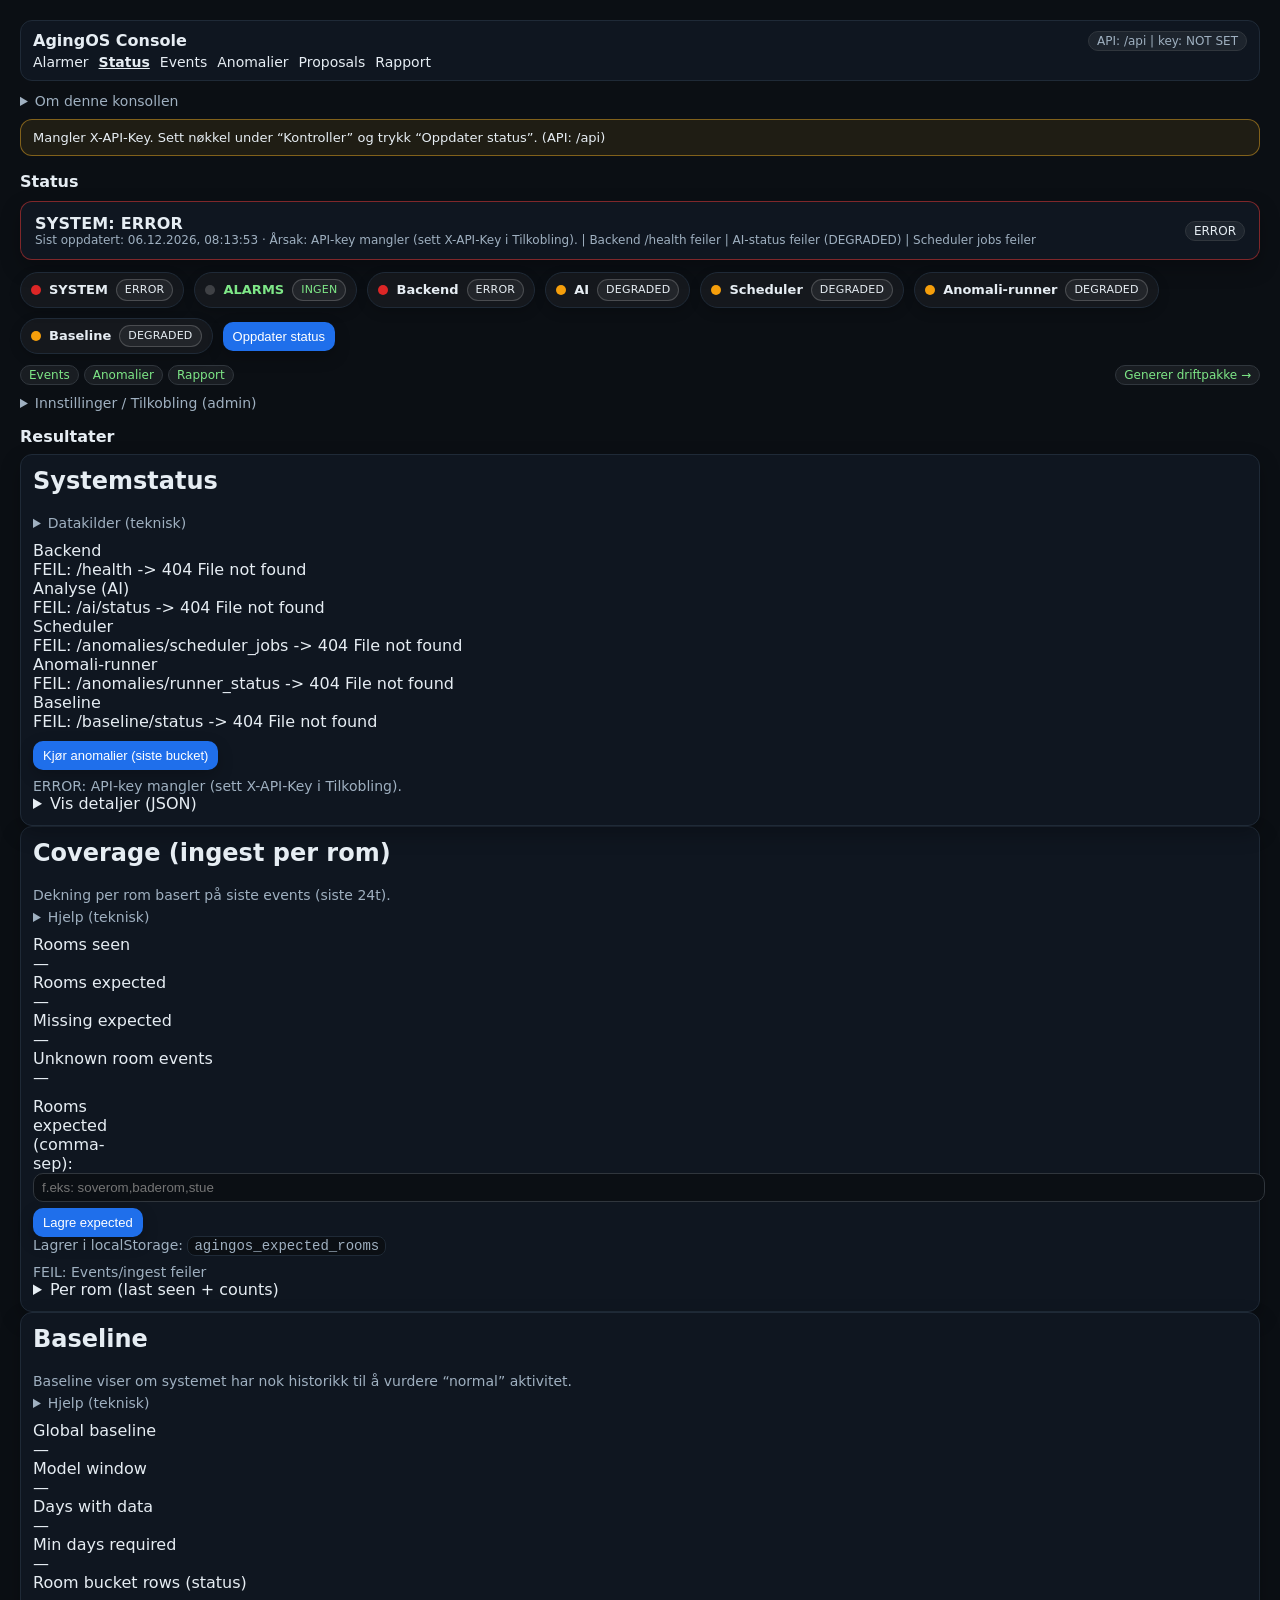
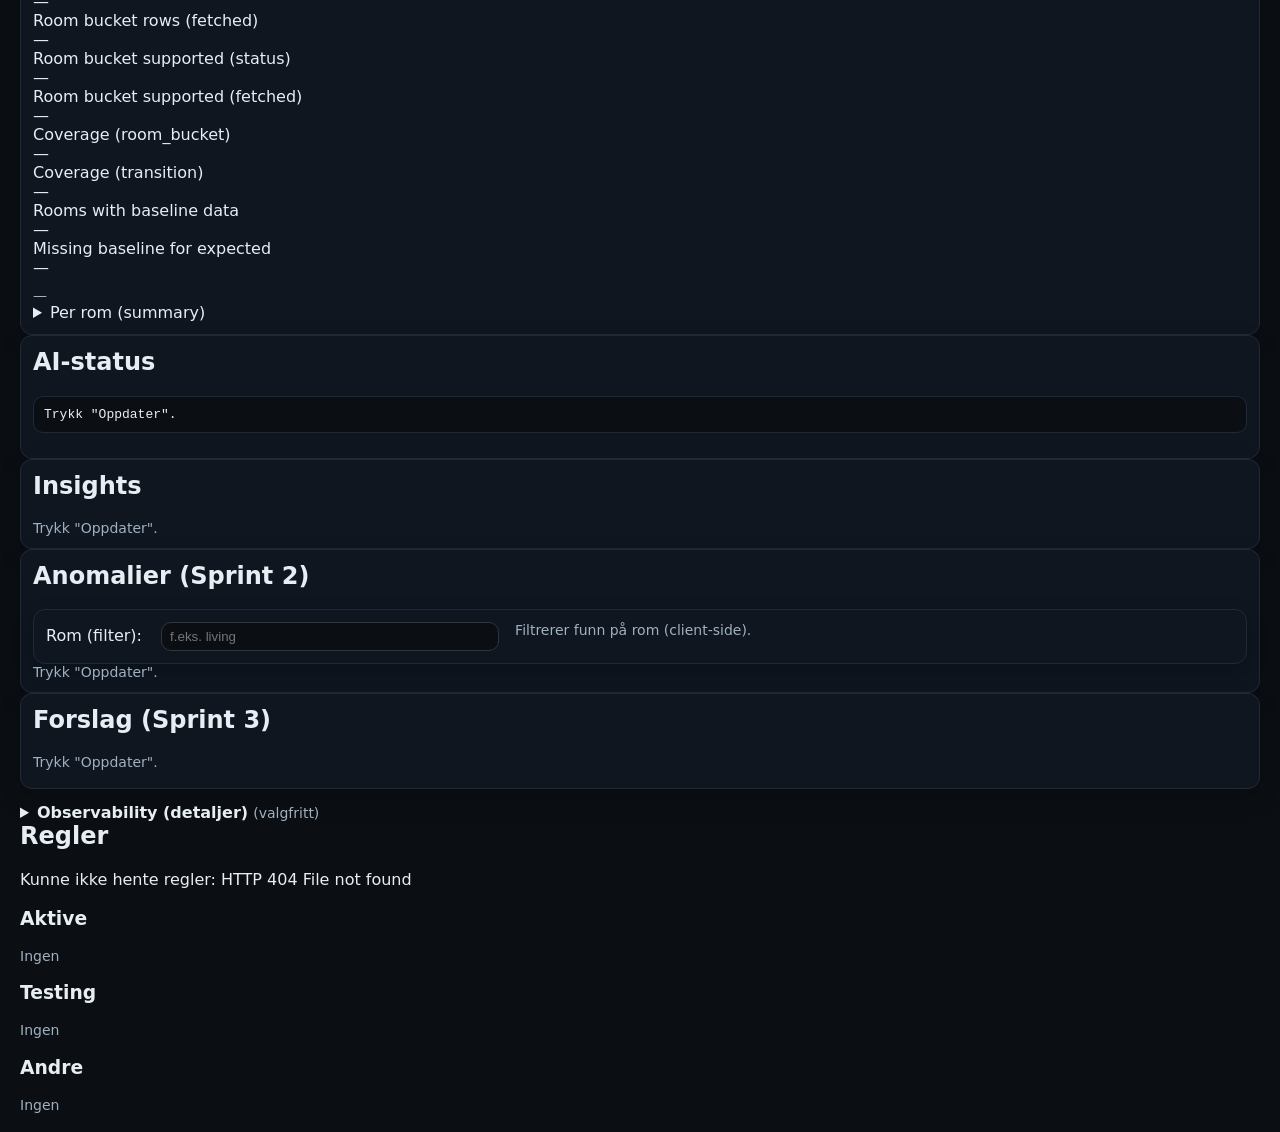
==== commit 668878e2: "Replace console icon binaries with text-based SVG assets" ====
--- a/services/console/index.html
+++ b/services/console/index.html
@@ -2,7 +2,15 @@
 <html lang="no">
 <head>
   <meta charset="utf-8" />
-  <meta name="viewport" content="width=device-width,initial-scale=1" />
+  <meta name="viewport" content="width=device-width, initial-scale=1, viewport-fit=cover" />
+  <meta name="apple-mobile-web-app-capable" content="yes" />
+  <meta name="apple-mobile-web-app-status-bar-style" content="black-translucent" />
+  <meta name="apple-mobile-web-app-title" content="AgingOS Console" />
+  <meta name="theme-color" content="#0b0f14" />
+  <link rel="manifest" href="/manifest.webmanifest" />
+  <link rel="apple-touch-icon" href="/icons/icon-192.svg" />
+  <link rel="icon" type="image/svg+xml" sizes="192x192" href="/icons/icon-192.svg" />
+  <link rel="icon" type="image/svg+xml" sizes="512x512" href="/icons/icon-512.svg" />
   <title>AgingOS Console (MVP)</title>
   <style>
   /* THEME_TOKENS_V1 (source: proposals.html) */
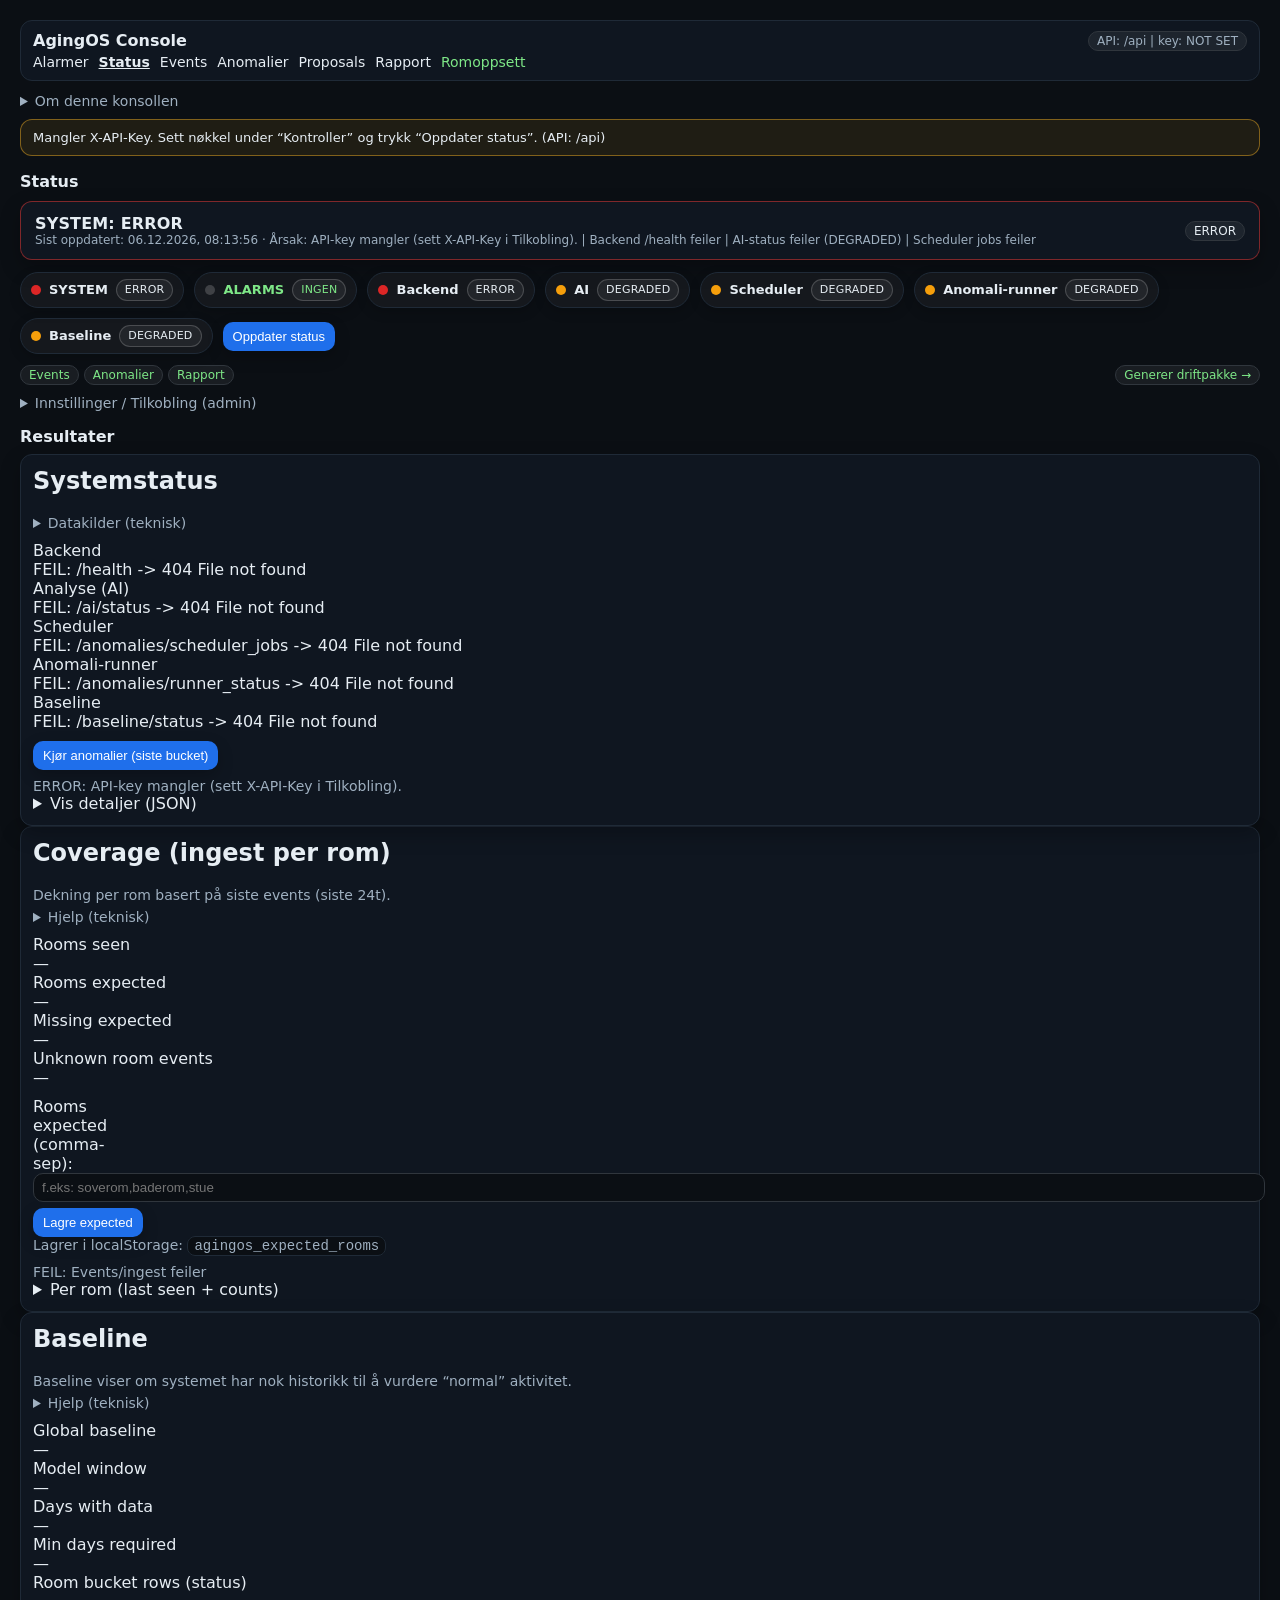
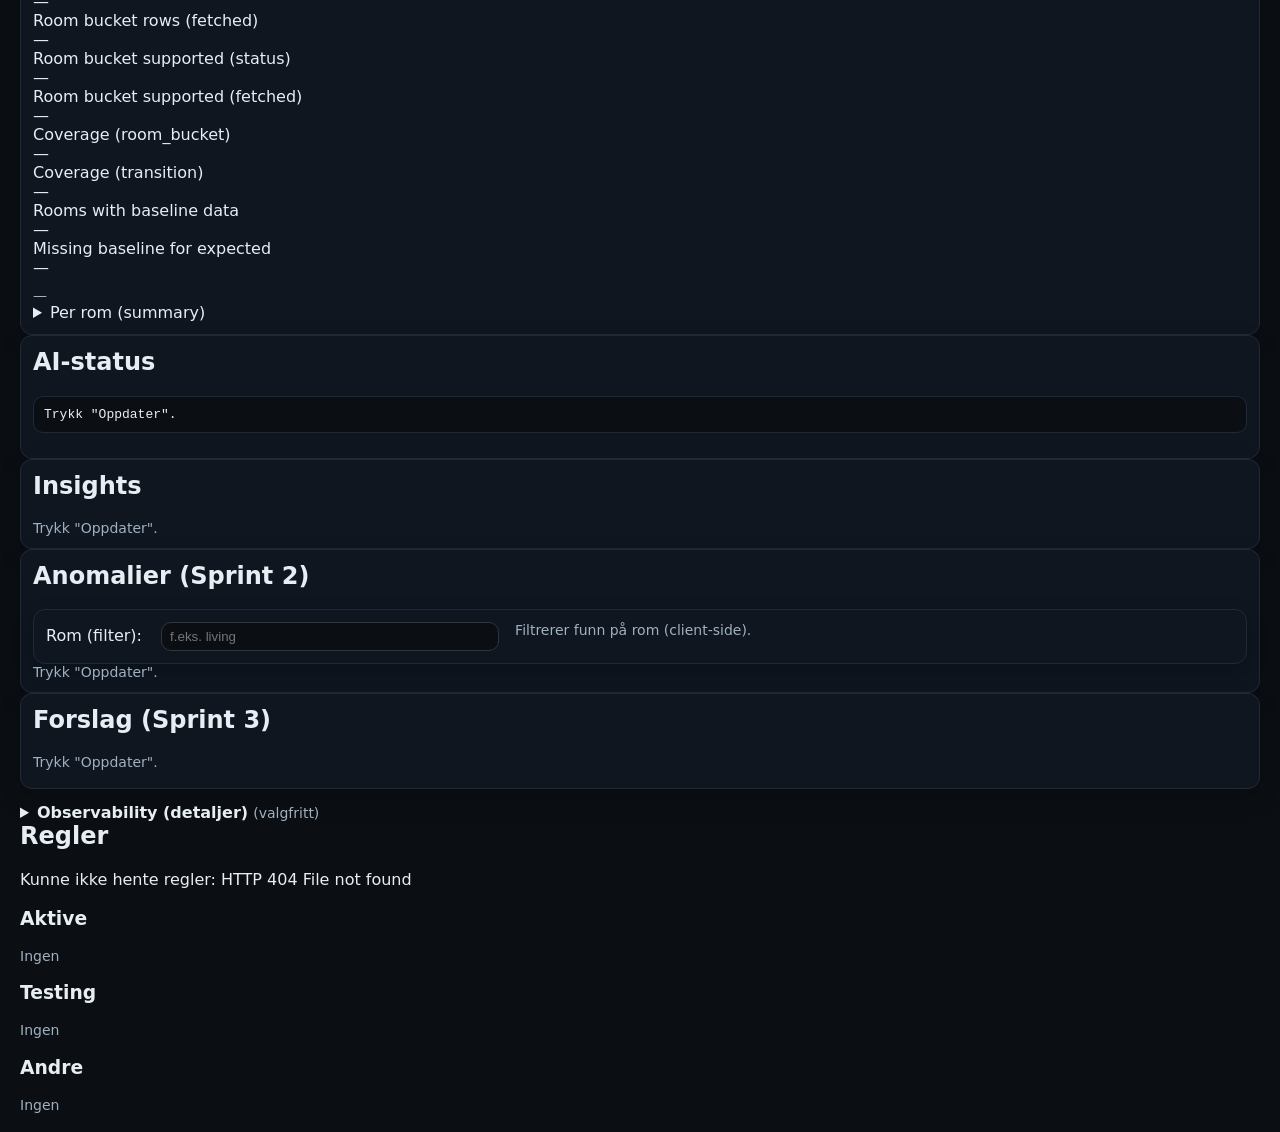
==== commit e2e98daf: "fixpack-3: room mapping console + docs + evidence (dev)" ====
--- a/services/console/index.html
+++ b/services/console/index.html
@@ -2,15 +2,7 @@
 <html lang="no">
 <head>
   <meta charset="utf-8" />
-  <meta name="viewport" content="width=device-width, initial-scale=1, viewport-fit=cover" />
-  <meta name="apple-mobile-web-app-capable" content="yes" />
-  <meta name="apple-mobile-web-app-status-bar-style" content="black-translucent" />
-  <meta name="apple-mobile-web-app-title" content="AgingOS Console" />
-  <meta name="theme-color" content="#0b0f14" />
-  <link rel="manifest" href="/manifest.webmanifest" />
-  <link rel="apple-touch-icon" href="/icons/icon-192.svg" />
-  <link rel="icon" type="image/svg+xml" sizes="192x192" href="/icons/icon-192.svg" />
-  <link rel="icon" type="image/svg+xml" sizes="512x512" href="/icons/icon-512.svg" />
+  <meta name="viewport" content="width=device-width,initial-scale=1" />
   <title>AgingOS Console (MVP)</title>
   <style>
   /* THEME_TOKENS_V1 (source: proposals.html) */
@@ -165,6 +157,7 @@
         <a class="navlink" href="./anomalies.html">Anomalier</a>
         <a class="navlink" href="./proposals.html">Proposals</a>
         <a class="navlink" href="./report.html">Rapport</a>
+  <a href="./rooms.html">Romoppsett</a>
       </div>
     </div>
     <div class="topbar-right">
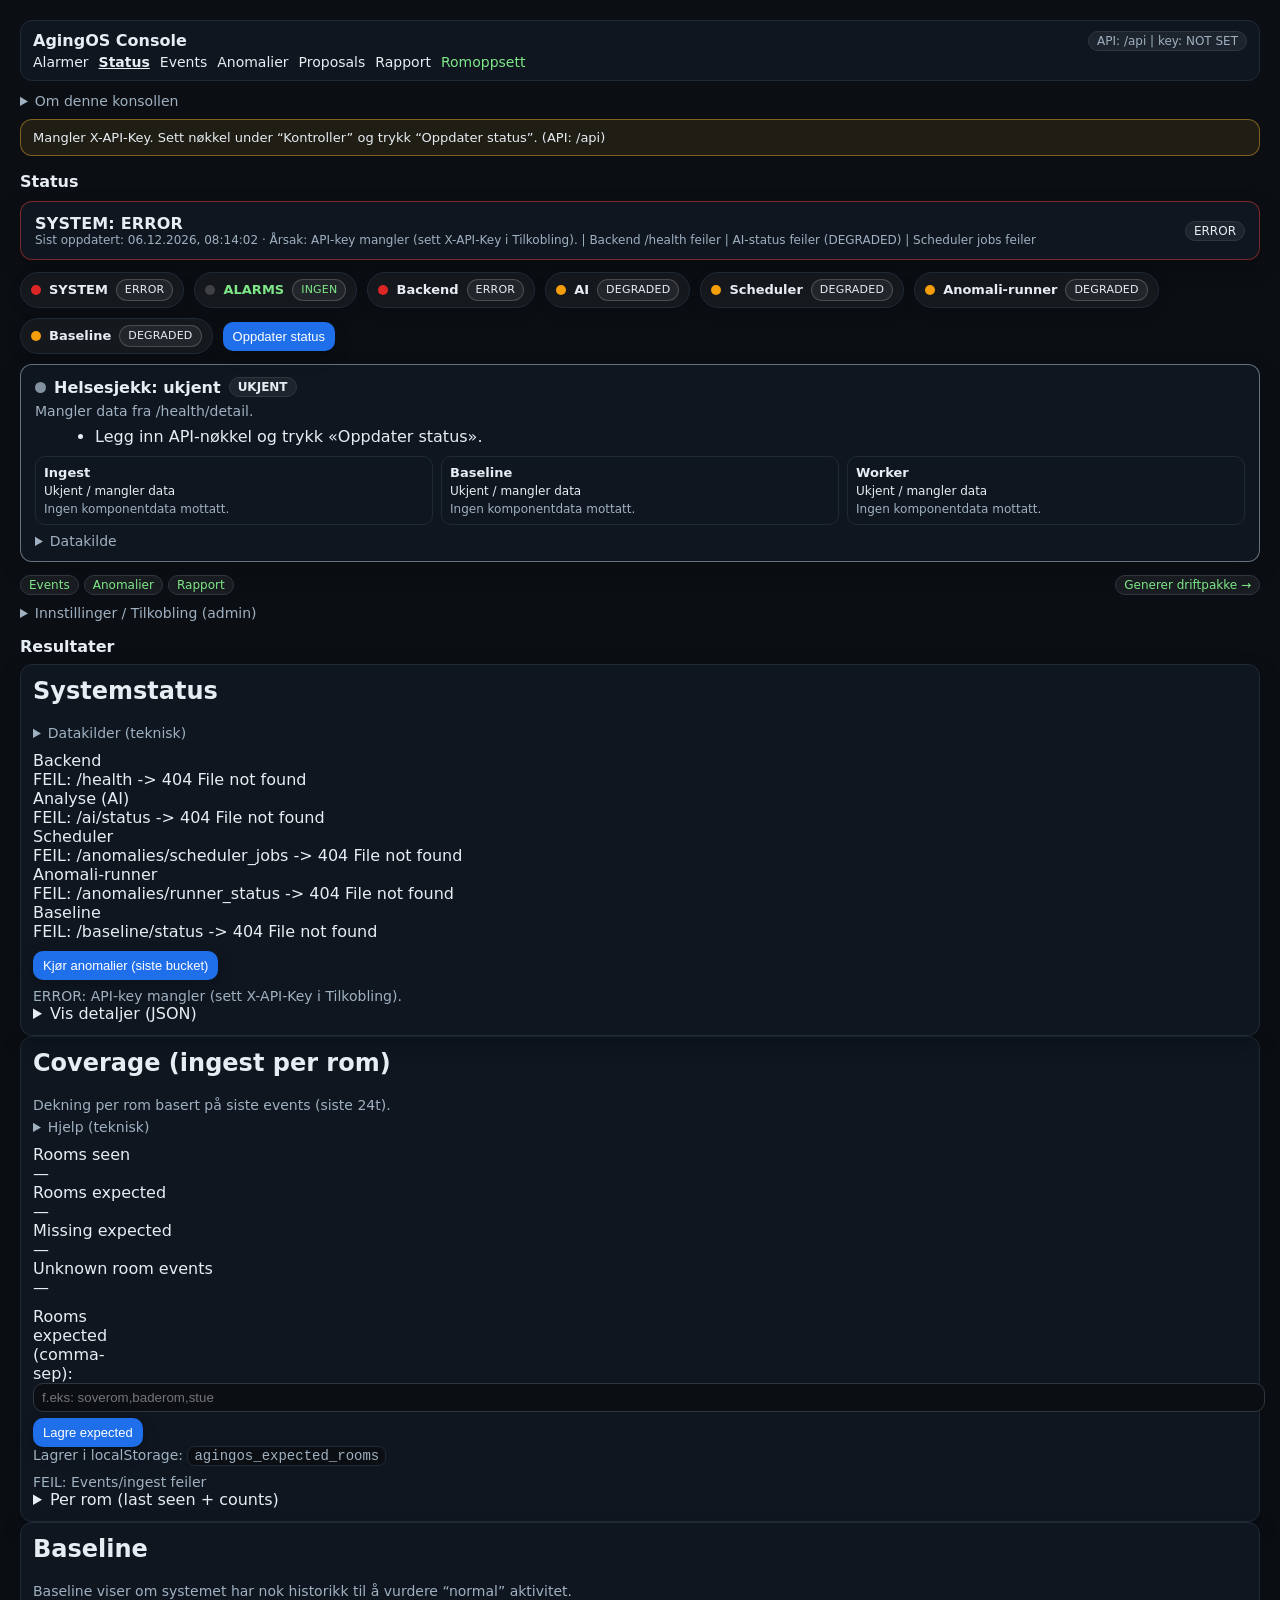
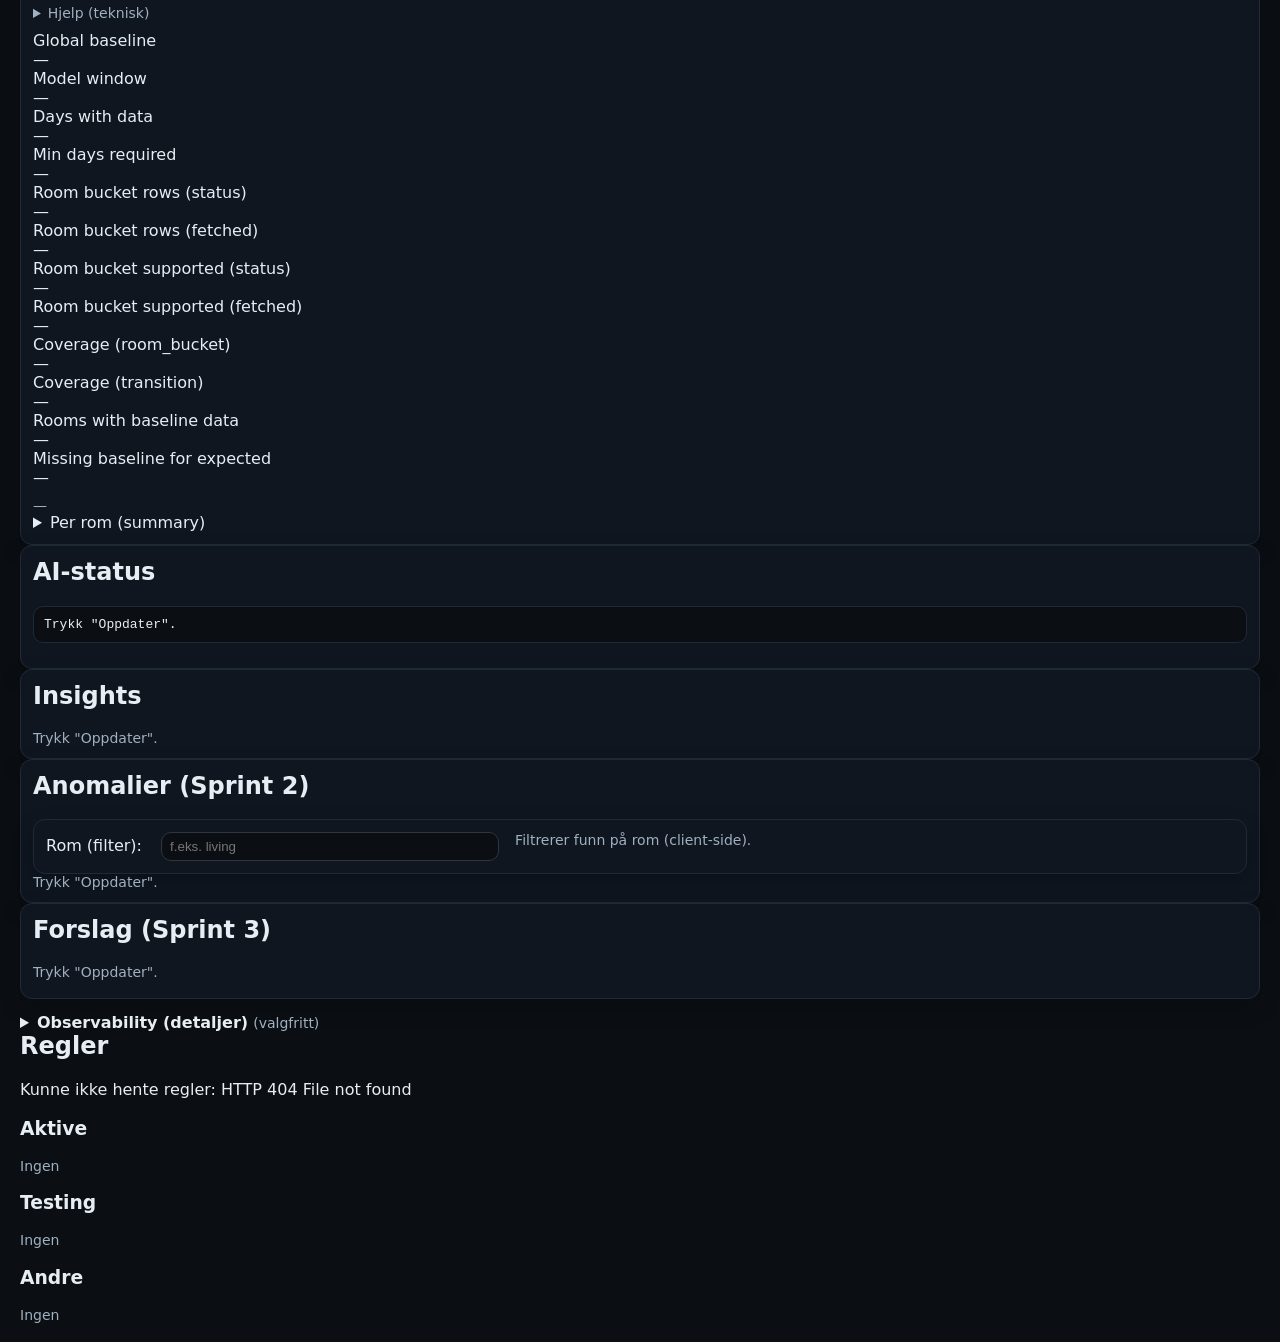
==== commit 04edea30: "Fixpack-4B: add truthful console health card from /health/detail" ====
--- a/services/console/index.html
+++ b/services/console/index.html
@@ -133,6 +133,26 @@
   .dashgrid .spanall{grid-column:1/-1;}
   @media (min-width: 900px){ .dashgrid{grid-template-columns:repeat(2,minmax(0,1fr));} }
   @media (min-width: 1200px){ .dashgrid{grid-template-columns:repeat(3,minmax(0,1fr));} }
+      /* FIXPACK-4B health card */
+      .health-card{margin:10px 0 12px;padding:12px 14px;border-radius:12px;border:1px solid var(--border);background:var(--card);box-shadow:var(--shadow);}
+      .health-card.health-green{border-color:rgba(35,134,54,0.6);}
+      .health-card.health-yellow{border-color:rgba(210,153,34,0.75);}
+      .health-card.health-red{border-color:rgba(218,54,51,0.75);}
+      .health-card.health-unknown{border-color:rgba(159,176,192,0.6);}
+      .health-overall{display:flex;align-items:center;gap:8px;font-weight:700;}
+      .health-dot{width:11px;height:11px;border-radius:50%;display:inline-block;background:rgba(159,176,192,0.8);}
+      .health-dot.green{background:var(--ok);}
+      .health-dot.yellow{background:var(--deg);}
+      .health-dot.red{background:var(--err);}
+      .health-next-steps{margin:8px 0 0 20px;}
+      .health-next-steps li{margin:2px 0;}
+      .health-breakdown{display:grid;grid-template-columns:repeat(3,minmax(180px,1fr));gap:8px;margin-top:10px;}
+      .health-item{border:1px solid var(--border);border-radius:10px;padding:8px;}
+      .health-item-title{font-weight:600;font-size:13px;}
+      .health-item-status{font-size:12px;margin-top:4px;}
+      .health-item-note{font-size:12px;color:var(--muted);margin-top:4px;}
+      @media (max-width: 860px){.health-breakdown{grid-template-columns:1fr;}}
+
 </style>
 
 <style>
@@ -194,6 +214,36 @@
 
   <button class="smallbtn" id="refreshStatusBtn" type="button">Oppdater status</button>
 </div>
+
+  <section class="health-card health-unknown" id="healthCard">
+    <div class="health-overall">
+      <span class="health-dot" id="healthOverallDot"></span>
+      <span id="healthOverallTitle">Helsesjekk: ukjent</span>
+      <span class="pill" id="healthOverallPill">UKJENT</span>
+    </div>
+    <div class="muted" id="healthExplanation" style="margin-top:6px;">Mangler data fra /health/detail.</div>
+    <ul class="health-next-steps" id="healthNextSteps">
+      <li>Legg inn API-nøkkel og trykk «Oppdater status».</li>
+    </ul>
+    <div class="health-breakdown" id="healthBreakdown">
+      <div class="health-item">
+        <div class="health-item-title">Ingest</div>
+        <div class="health-item-status">Ukjent / mangler data</div>
+      </div>
+      <div class="health-item">
+        <div class="health-item-title">Baseline</div>
+        <div class="health-item-status">Ukjent / mangler data</div>
+      </div>
+      <div class="health-item">
+        <div class="health-item-title">Worker</div>
+        <div class="health-item-status">Ukjent / mangler data</div>
+      </div>
+    </div>
+    <details class="details" style="margin-top:8px;">
+      <summary class="muted">Datakilde</summary>
+      <div class="muted" style="margin-top:4px;">Kortet er direkte mappet fra <code>/api/health/detail</code>. Manglende komponentfelt vises som ukjent.</div>
+    </details>
+  </section>
   
     <div class="row" style="align-items:center; justify-content:space-between; margin:10px 0 10px;">
       <div class="right" style="justify-content:flex-start;">
@@ -239,7 +289,7 @@
       <details class="details" style="margin:6px 0 10px;">
         <summary class="muted">Datakilder (teknisk)</summary>
         <div class="muted small" style="margin-top:6px;">
-          Backend: <code>/api/health</code> · Analyse: <code>/api/ai/status</code> · Baseline: <code>/api/baseline/status</code>
+          Backend: <code>/api/health</code> · Helsesammendrag: <code>/api/health/detail</code> · Analyse: <code>/api/ai/status</code> · Baseline: <code>/api/baseline/status</code>
         </div>
       </details>
     <div class="grid2">
@@ -1031,6 +1081,139 @@
 }
 
 // --- Systemstatus (vNext minimal) ---
+function mapHealthTone(status) {
+  const s = String(status || "").toUpperCase();
+  if (s === "OK") return { tone: "green", label: "GRØNN" };
+  if (s === "DEGRADED") return { tone: "yellow", label: "GUL" };
+  if (s === "ERROR") return { tone: "red", label: "RØD" };
+  return { tone: "unknown", label: "UKJENT" };
+}
+
+function formatSecondsToHuman(seconds) {
+  const n = Number(seconds);
+  if (!Number.isFinite(n)) return null;
+  if (n < 120) return `${Math.round(n)} sek`;
+  if (n < 7200) return `${Math.round(n / 60)} min`;
+  return `${Math.round(n / 3600)} t`;
+}
+
+function buildHealthCardModel(detail) {
+  if (!detail || typeof detail !== "object") {
+    return {
+      overall: mapHealthTone(null),
+      title: "Helsesjekk: ukjent",
+      explanation: "Mangler data fra /health/detail.",
+      steps: ["Legg inn API-nøkkel og trykk «Oppdater status»."],
+      breakdown: [
+        { name: "Ingest", status: "Ukjent / mangler data", note: "Ingen komponentdata mottatt." },
+        { name: "Baseline", status: "Ukjent / mangler data", note: "Ingen komponentdata mottatt." },
+        { name: "Worker", status: "Ukjent / mangler data", note: "Ingen komponentdata mottatt." },
+      ],
+    };
+  }
+
+  const components = (detail.components && typeof detail.components === "object") ? detail.components : {};
+  const ingest = components.ingest || null;
+  const baseline = components.baseline || null;
+  const worker = components.worker || components.anomalies_runner || components.scheduler || null;
+  const workerName = components.worker ? "Worker" : (components.anomalies_runner ? "Anomali-worker" : (components.scheduler ? "Scheduler" : "Worker"));
+
+  const overall = mapHealthTone(detail.overall_status);
+  const reasons = Array.isArray(detail.reasons) ? detail.reasons.filter(Boolean) : [];
+
+  const breakdown = [];
+  breakdown.push({
+    name: "Ingest",
+    status: ingest && ingest.status ? String(ingest.status) : "Ukjent / mangler data",
+    note: ingest ? `Siste event: ${ingest.max_event_ts || "mangler"} · Lag: ${formatSecondsToHuman(ingest.lag_seconds) || "mangler"}` : "Mangler ingest-komponent i /health/detail.",
+  });
+  breakdown.push({
+    name: "Baseline",
+    status: baseline && baseline.status ? String(baseline.status) : "Ukjent / mangler data",
+    note: baseline ? `Sist modell: ${(baseline.latest && baseline.latest.model_end) || "mangler"} · Alder: ${Number.isFinite(Number(baseline.age_hours)) ? `${Math.round(Number(baseline.age_hours))} t` : "mangler"}` : "Mangler baseline-komponent i /health/detail.",
+  });
+  breakdown.push({
+    name: workerName,
+    status: worker && worker.status ? String(worker.status) : "Ukjent / mangler data",
+    note: worker ? `Sist OK: ${(worker.runner_status && worker.runner_status.last_ok_at) || "mangler"}` : "Mangler worker/scheduler-komponent i /health/detail.",
+  });
+
+  let explanation = "Systemet ser stabilt ut nå.";
+  if (overall.tone === "red") explanation = "Noe viktig virker ikke, og bør rettes før pilotdrift.";
+  else if (overall.tone === "yellow") explanation = "Systemet går, men trenger oppfølging for trygg pilotdrift.";
+  if (reasons.length) explanation += ` Årsak: ${reasons.slice(0, 2).join(". ")}.`;
+
+  const steps = [];
+  if (!ingest) {
+    steps.push("Sjekk at /health/detail faktisk returnerer ingest-komponenten for valgt scope.");
+  } else if (String(ingest.status || "").toUpperCase() !== "OK") {
+    const lag = Number(ingest.lag_seconds);
+    const errS = Number(ingest.thresholds && ingest.thresholds.error_seconds);
+    const degS = Number(ingest.thresholds && ingest.thresholds.degraded_seconds);
+    steps.push(`Sjekk datainnhenting nå: ingest har lag ${formatSecondsToHuman(lag) || "ukjent"}${Number.isFinite(degS) ? ` (gul grense ${formatSecondsToHuman(degS)})` : ""}${Number.isFinite(errS) ? ` og rød grense ${formatSecondsToHuman(errS)}` : ""}.`);
+  }
+  if (!baseline) {
+    steps.push("Sjekk hvorfor baseline-komponenten mangler i /health/detail.");
+  } else if (String(baseline.status || "").toUpperCase() !== "OK") {
+    const maxAge = Number(baseline.thresholds && baseline.thresholds.max_age_hours);
+    steps.push(`Kjør baseline-oppdatering og verifiser modellvindu (maks alder ${Number.isFinite(maxAge) ? `${maxAge} t` : "ukjent"}).`);
+  }
+  if (!worker) {
+    steps.push("Sjekk worker/scheduler-feltene i /health/detail (mangler data)." );
+  } else if (String(worker.status || "").toUpperCase() !== "OK") {
+    steps.push(`Sjekk ${workerName.toLowerCase()} i container-logger og bekreft at siste kjøring lykkes.`);
+  }
+  if (!steps.length) steps.push("Ingen akutte tiltak. Fortsett med vanlig overvåking i pilotdrift.");
+
+  return {
+    overall,
+    title: `Helsesjekk: ${overall.label}`,
+    explanation,
+    steps: steps.slice(0, 3),
+    breakdown,
+  };
+}
+
+function renderHealthCard(detail) {
+  const card = document.getElementById("healthCard");
+  if (!card) return;
+  const model = buildHealthCardModel(detail);
+  card.classList.remove("health-green", "health-yellow", "health-red", "health-unknown");
+  card.classList.add(`health-${model.overall.tone}`);
+
+  const dot = document.getElementById("healthOverallDot");
+  if (dot) {
+    dot.className = "health-dot" + (model.overall.tone === "green" ? " green" : (model.overall.tone === "yellow" ? " yellow" : (model.overall.tone === "red" ? " red" : "")));
+  }
+  const title = document.getElementById("healthOverallTitle");
+  if (title) title.textContent = model.title;
+  const pill = document.getElementById("healthOverallPill");
+  if (pill) pill.textContent = model.overall.label;
+  const ex = document.getElementById("healthExplanation");
+  if (ex) ex.textContent = model.explanation;
+
+  const ul = document.getElementById("healthNextSteps");
+  if (ul) {
+    ul.innerHTML = "";
+    model.steps.forEach((step) => {
+      const li = document.createElement("li");
+      li.textContent = step;
+      ul.appendChild(li);
+    });
+  }
+
+  const bd = document.getElementById("healthBreakdown");
+  if (bd) {
+    bd.innerHTML = "";
+    model.breakdown.forEach((item) => {
+      const el = document.createElement("div");
+      el.className = "health-item";
+      el.innerHTML = `<div class="health-item-title">${item.name}</div><div class="health-item-status">${item.status || "Ukjent / mangler data"}</div><div class="health-item-note">${item.note || ""}</div>`;
+      bd.appendChild(el);
+    });
+  }
+}
+
 async function refreshSystemStatus() {
   const out = {};
   const now = new Date();
@@ -1079,6 +1262,15 @@
     backendLevel = "ERROR";
     setText("sysHealth", "FEIL: " + out.health_error);
     errors.push("Backend /health feiler");
+  }
+
+  // /health/detail truth source for health card
+  try {
+    out.health_detail = await apiGet("/health/detail");
+    renderHealthCard(out.health_detail);
+  } catch (e) {
+    out.health_detail_error = String(e && e.message ? e.message : e);
+    renderHealthCard(null);
   }
 
   // AI (/ai/status) - offline/disabled => DEGRADED (ikke ERROR)
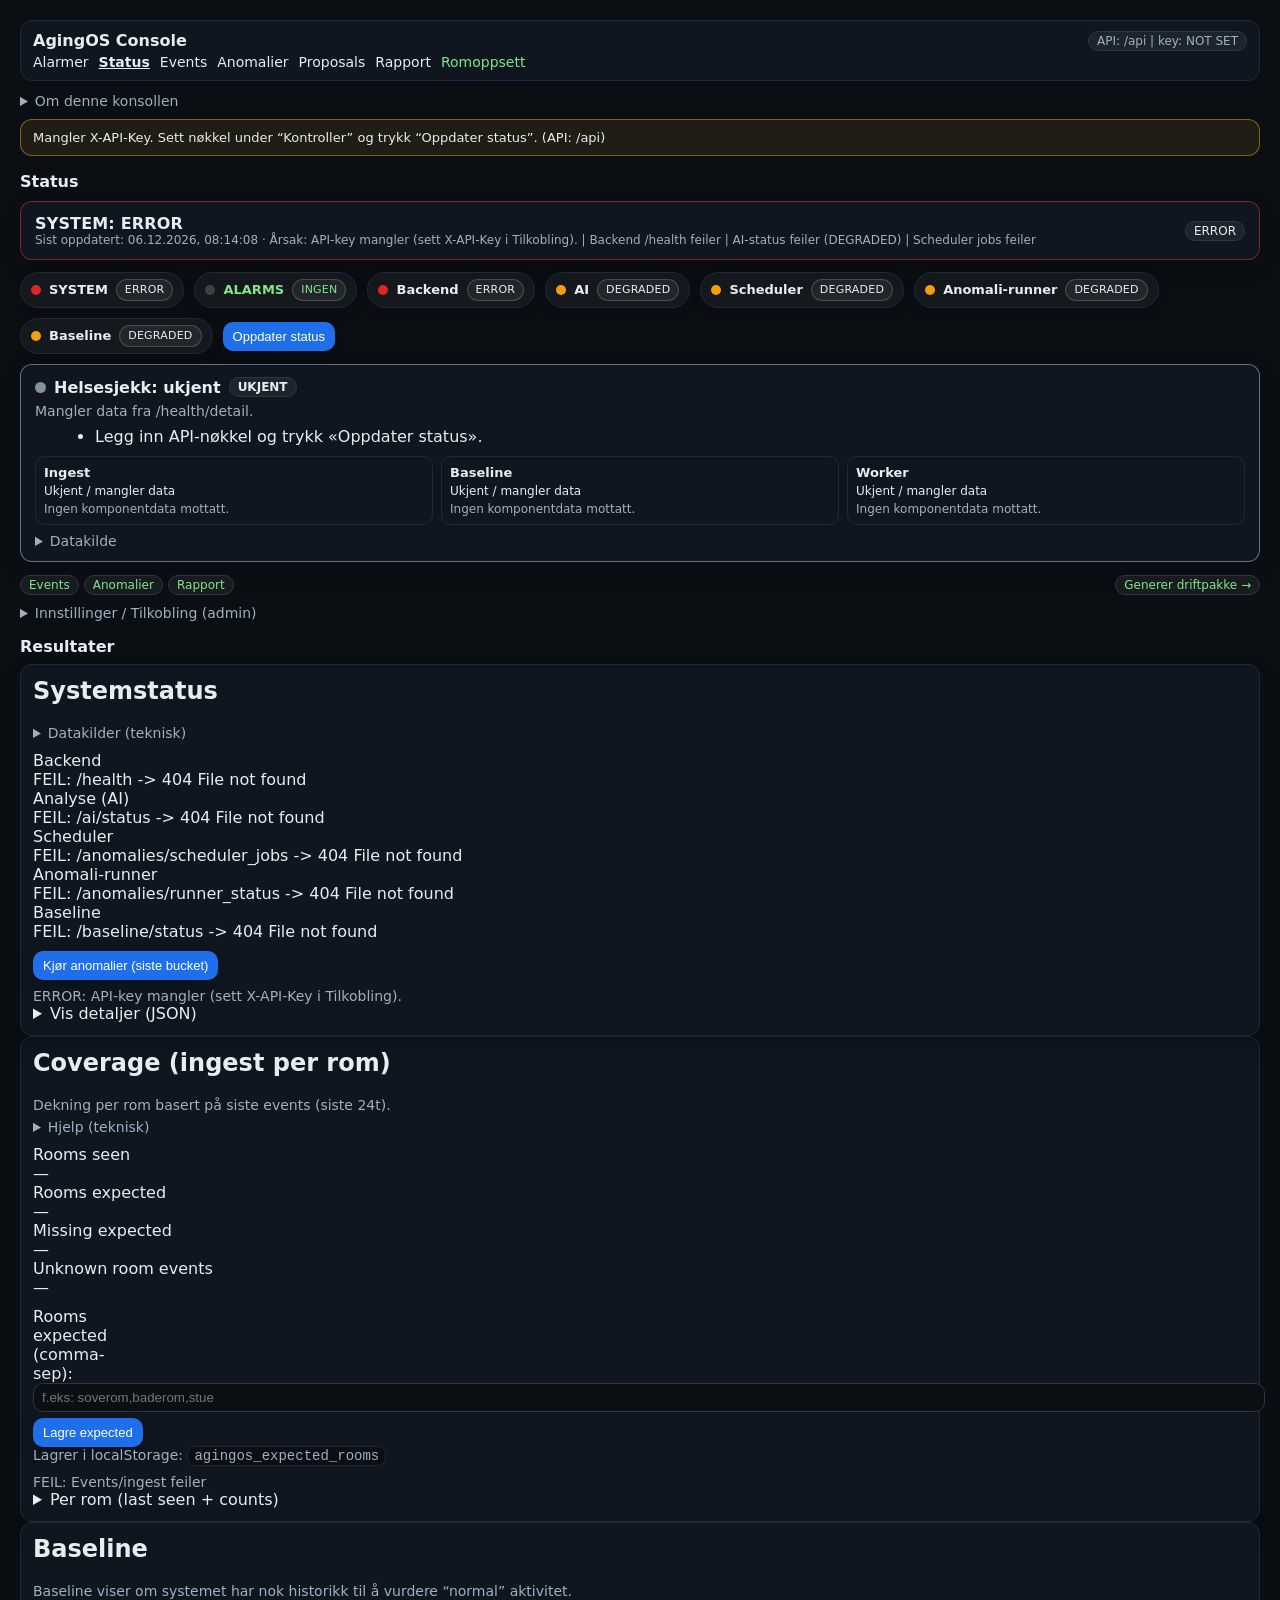
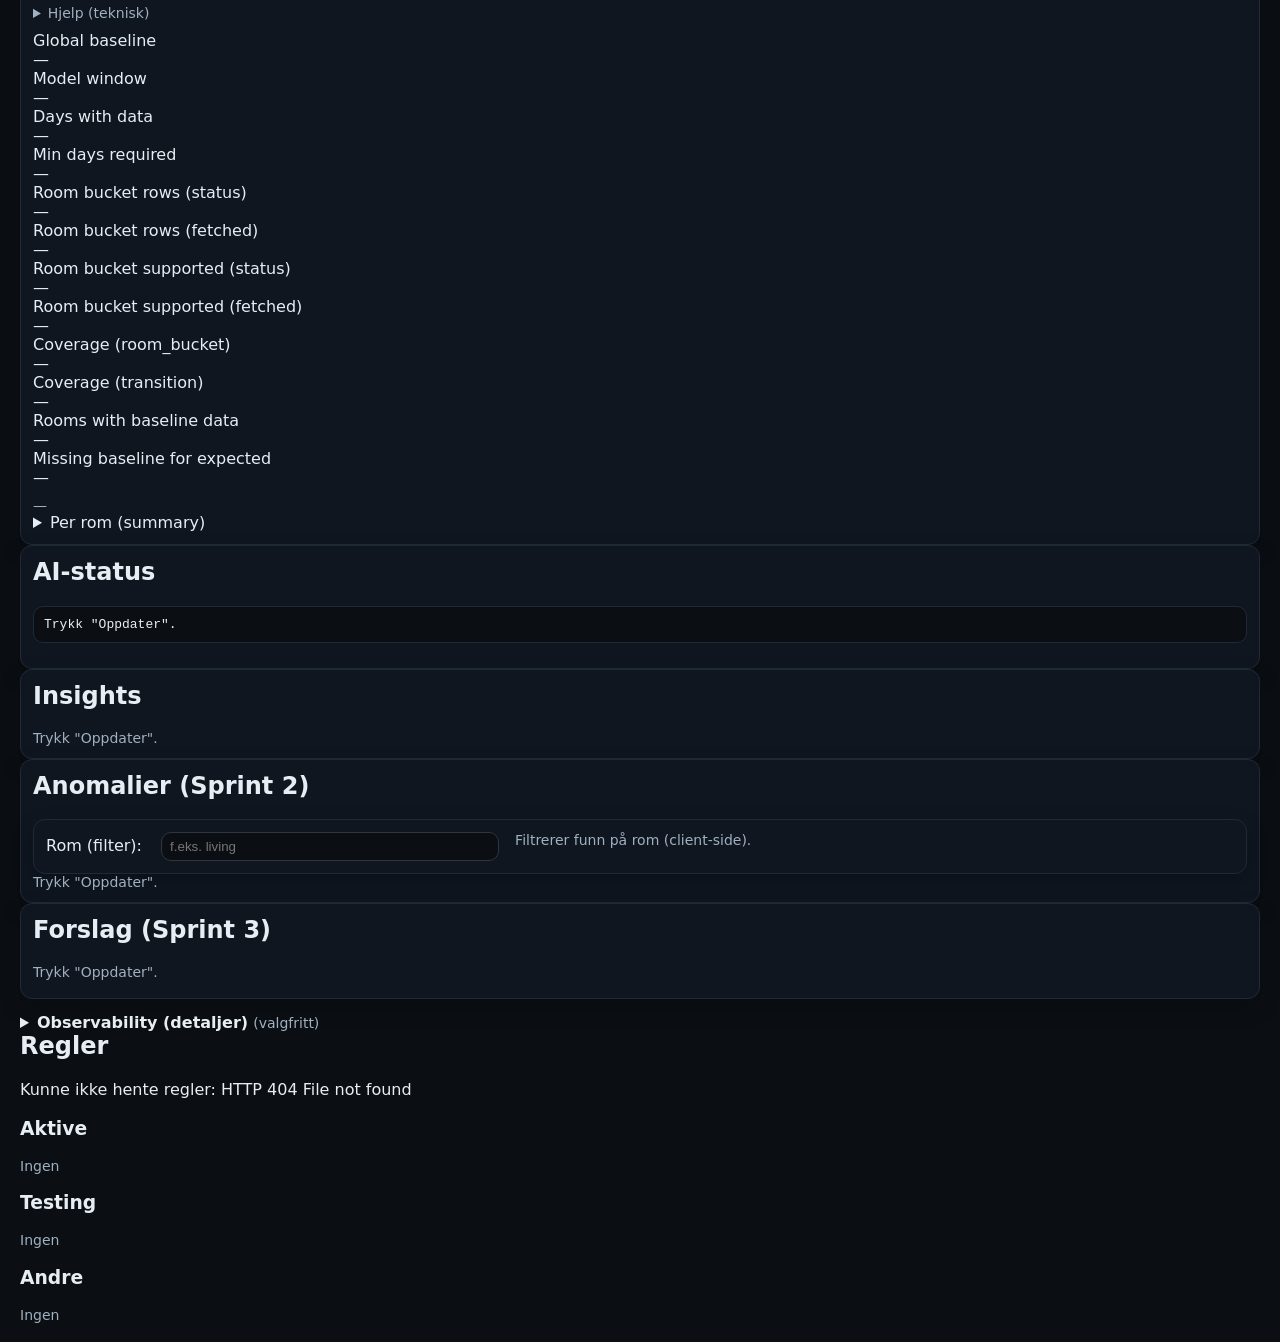
==== commit b84b4e22: "Merge 164dfd8634c92e970fc8f0c1fc5bd919b6bd8ae6 into 1d208b9da3c3985a87657f9b1b6822eb0f4adc7f" ====
--- a/services/console/index.html
+++ b/services/console/index.html
@@ -2,7 +2,15 @@
 <html lang="no">
 <head>
   <meta charset="utf-8" />
-  <meta name="viewport" content="width=device-width,initial-scale=1" />
+  <meta name="viewport" content="width=device-width, initial-scale=1, viewport-fit=cover" />
+  <meta name="apple-mobile-web-app-capable" content="yes" />
+  <meta name="apple-mobile-web-app-status-bar-style" content="black-translucent" />
+  <meta name="apple-mobile-web-app-title" content="AgingOS Console" />
+  <meta name="theme-color" content="#0b0f14" />
+  <link rel="manifest" href="/manifest.webmanifest" />
+  <link rel="apple-touch-icon" href="/icons/icon-192.svg" />
+  <link rel="icon" type="image/svg+xml" sizes="192x192" href="/icons/icon-192.svg" />
+  <link rel="icon" type="image/svg+xml" sizes="512x512" href="/icons/icon-512.svg" />
   <title>AgingOS Console (MVP)</title>
   <style>
   /* THEME_TOKENS_V1 (source: proposals.html) */
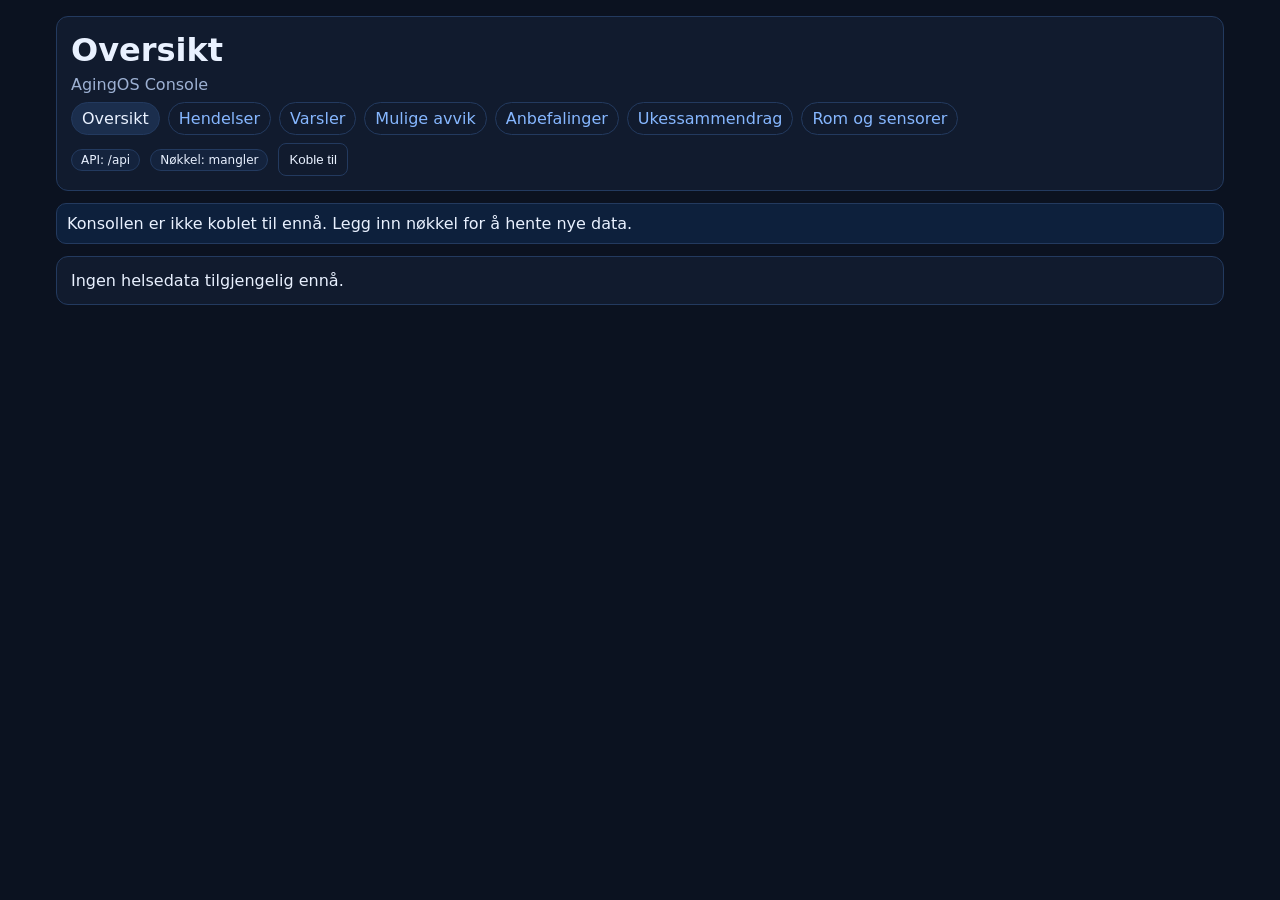
==== commit 4092e9bc: "console: norsk pilot-ui med felles shell og fail-soft sider" ====
--- a/services/console/index.html
+++ b/services/console/index.html
@@ -1,1960 +1,15 @@
-<!doctype html>
-<html lang="no">
-<head>
-  <meta charset="utf-8" />
-  <meta name="viewport" content="width=device-width, initial-scale=1, viewport-fit=cover" />
-  <meta name="apple-mobile-web-app-capable" content="yes" />
-  <meta name="apple-mobile-web-app-status-bar-style" content="black-translucent" />
-  <meta name="apple-mobile-web-app-title" content="AgingOS Console" />
-  <meta name="theme-color" content="#0b0f14" />
-  <link rel="manifest" href="/manifest.webmanifest" />
-  <link rel="apple-touch-icon" href="/icons/icon-192.svg" />
-  <link rel="icon" type="image/svg+xml" sizes="192x192" href="/icons/icon-192.svg" />
-  <link rel="icon" type="image/svg+xml" sizes="512x512" href="/icons/icon-512.svg" />
-  <title>AgingOS Console (MVP)</title>
-  <style>
-  /* THEME_TOKENS_V1 (source: proposals.html) */
-  /* STATUSBAR_POLISH_V1 (customer-facing) */
-  .statusbar{
-    display:flex;
-    flex-wrap:wrap;
-    gap:10px;
-    align-items:center;
-    margin: 8px 0 10px;
-  }
-  .statuschip{
-    display:inline-flex;
-    align-items:center;
-    gap:8px;
-    padding:6px 10px;
-    border-radius:999px;
-    border:1px solid var(--border);
-    background: rgba(255,255,255,0.04);
-    box-shadow: 0 4px 12px rgba(0,0,0,0.18);
-    font-size:13px;
-    line-height:18px;
-    white-space:nowrap;
-  }
-  .statuschip > span:nth-child(2){ font-weight:600; }
-  .statuschip .pill{
-    padding:1px 8px;
-    font-size:11px;
-    border-radius:999px;
-    border:1px solid rgba(255,255,255,0.18);
-    background: rgba(255,255,255,0.06);
-    text-transform:uppercase;
-    letter-spacing:0.02em;
-  }
-  .smallbtn{
-    background: var(--primary);
-    color: white;
-    border: 0;
-    padding: 7px 10px;
-    border-radius: 10px;
-    cursor: pointer;
-    font-size: 13px;
-    box-shadow: 0 6px 16px rgba(0,0,0,0.22);
-  }
-  .smallbtn:hover{ filter: brightness(1.05); }
-  .smallbtn.secondary{ background: var(--secondary); }
-  .smallbtn:disabled{ opacity:0.5; cursor:not-allowed; }
-  :root{
-    --bg:#0b0f14;
-    --fg:#e6edf3;
-    --muted:#9fb0c0;
-    --link:#7ee787;
-    --card:#0f1620;
-    --border:#1f2a37;
-    --border2:#30363d;
-    --shadow:0 8px 20px rgba(0,0,0,0.25);
-    --primary:#1f6feb;
-    --secondary:#30363d;
-    --ok:#238636;
-    --deg:#d29922;
-    --err:#da3633;
-  }
-  body{ font-family: system-ui,-apple-system,Segoe UI,Roboto,Arial,sans-serif; margin:16px; max-width:1400px; background:var(--bg); color:var(--fg); }
-  a{ color:var(--link); }
-  .muted{ color:var(--muted); }
-  .card{ background:var(--card); border:1px solid var(--border); border-radius:12px; padding:12px; box-shadow:var(--shadow); }
-  .pill{ display:inline-block; padding:2px 8px; border-radius:999px; border:1px solid var(--border2); background: rgba(255,255,255,0.06); font-size:12px; }
-  button{ background:var(--primary); color:white; border:0; padding:8px 10px; border-radius:10px; cursor:pointer; }
-  button.secondary{ background:var(--secondary); }
-  button.ok{ background:var(--ok); }
-  button.danger{ background:var(--err); }
-  button:disabled{ opacity:0.5; cursor:not-allowed; }
-  input,select{ background:var(--bg); color:var(--fg); border:1px solid var(--border2); border-radius:10px; padding:6px 8px; }
-  table{ width:100%; border-collapse: collapse; }
-  th,td{ padding:8px; border-bottom:1px solid var(--border); vertical-align: top; }
-  th{ text-align:left; color:var(--muted); font-weight:600; font-size:12px; text-transform:uppercase; letter-spacing:0.02em; }
-  code{ background:var(--bg); border:1px solid var(--border); padding:1px 6px; border-radius:8px; }
-
-    body { font-family: system-ui, -apple-system, Segoe UI, Roboto, Arial, sans-serif; margin: 20px; max-width:1400px; }
-    .row { display: flex; gap: 16px; flex-wrap: wrap; align-items: flex-start; }
-    .card { background:var(--card); border:1px solid var(--border); border-radius:12px; padding:12px; box-shadow:var(--shadow); flex: 1; min-width: 320px; }
-    .muted { color: var(--muted); font-size: 14px; }
-    .pill { display:inline-block; padding:2px 8px; border-radius:999px; background: rgba(255,255,255,0.06); border:1px solid var(--border2); font-size:12px; }
-    label { display: inline-block; width: 110px; }
-    input { padding: 6px 8px; width: 320px; }
-    button { padding: 7px 10px; cursor: pointer; }
-    ul { margin: 8px 0 0 18px; }
-    pre { background: var(--bg); border: 1px solid var(--border); padding: 10px; border-radius: 10px; overflow:auto; }
-    h2 { margin-top: 0; }
-    a { text-decoration: none; }
-    .finding { border-top: 1px solid var(--border); padding-top: 10px; margin-top: 10px; }
-    .finding:first-child { border-top: none; padding-top: 0; margin-top: 0; }
-    .finding-title { font-weight: 600; }
-    .actions { margin-top: 8px; }
-  
-      /* Step 8 (Nav/IA/UX): consistent topbar/nav */
-      .topbar{display:flex;justify-content:space-between;align-items:flex-start;gap:12px;margin:0 0 12px;padding:10px 12px;border:1px solid var(--border);border-radius:12px;background:var(--card);}
-      .topbar-title{font-weight:700;}
-      .nav{margin-top:4px;display:flex;gap:10px;flex-wrap:wrap;font-size:14px;}
-      .navlink{color:inherit;}
-      .navlink.active{font-weight:700;text-decoration:underline;}
-      .topbar-right{display:flex;align-items:center;gap:8px;font-size:12px;color:var(--muted);}
-      @media (max-width: 700px){.topbar{flex-direction:column;align-items:stretch}.topbar-right{justify-content:flex-start}}
-
-
-      /* INDEX_IA_V1: clearer IA without removing info */
-      .notice { margin: 8px 0 12px; padding: 10px 12px; border:1px solid rgba(210,153,34,0.55); background: rgba(210,153,34,0.10); border-radius:12px; font-size:13px; display:none; color: var(--fg); }
-      .section-title { margin: 16px 0 8px; font-size: 16px; }
-      .quicklinks { margin: 6px 0 12px; font-size: 14px; }
-        /* INDEX_STATUS_COLORS_V2 (customer-facing; theme = proposals.html) */
-        .dot{width:10px;height:10px;border-radius:999px;background:rgba(255,255,255,0.18);display:inline-block;}
-        .dot.ok{background:var(--ok);}
-        .dot.deg{background:var(--deg);}
-        .dot.err{background:var(--err);}
-
-        .sysbanner{display:flex;justify-content:space-between;align-items:center;gap:12px;padding:12px 14px;border-radius:12px;border:1px solid var(--border);background:var(--card);box-shadow:var(--shadow);margin:10px 0 12px;}
-        .sysbanner.ok{border-color:rgba(35,134,54,0.55);}
-        .sysbanner.deg{border-color:rgba(210,153,34,0.55);}
-        .sysbanner.err{border-color:rgba(218,54,51,0.55);}
-        .sysbanner .title{font-weight:800;font-size:16px;letter-spacing:0.01em;}
-        .sysbanner .meta{color:var(--muted);font-size:12px;}
-
-        .details summary { cursor:pointer; }
-  /* INDEX_DASHGRID_V1: 3-col dashboard on wide screens */
-  .dashgrid{display:grid;grid-template-columns:1fr;gap:16px;align-items:start;}
-  .dashgrid .card{min-width:0;}
-  .dashgrid > .card{flex:initial;width:auto;}
-  .dashgrid .spanall{grid-column:1/-1;}
-  @media (min-width: 900px){ .dashgrid{grid-template-columns:repeat(2,minmax(0,1fr));} }
-  @media (min-width: 1200px){ .dashgrid{grid-template-columns:repeat(3,minmax(0,1fr));} }
-      /* FIXPACK-4B health card */
-      .health-card{margin:10px 0 12px;padding:12px 14px;border-radius:12px;border:1px solid var(--border);background:var(--card);box-shadow:var(--shadow);}
-      .health-card.health-green{border-color:rgba(35,134,54,0.6);}
-      .health-card.health-yellow{border-color:rgba(210,153,34,0.75);}
-      .health-card.health-red{border-color:rgba(218,54,51,0.75);}
-      .health-card.health-unknown{border-color:rgba(159,176,192,0.6);}
-      .health-overall{display:flex;align-items:center;gap:8px;font-weight:700;}
-      .health-dot{width:11px;height:11px;border-radius:50%;display:inline-block;background:rgba(159,176,192,0.8);}
-      .health-dot.green{background:var(--ok);}
-      .health-dot.yellow{background:var(--deg);}
-      .health-dot.red{background:var(--err);}
-      .health-next-steps{margin:8px 0 0 20px;}
-      .health-next-steps li{margin:2px 0;}
-      .health-breakdown{display:grid;grid-template-columns:repeat(3,minmax(180px,1fr));gap:8px;margin-top:10px;}
-      .health-item{border:1px solid var(--border);border-radius:10px;padding:8px;}
-      .health-item-title{font-weight:600;font-size:13px;}
-      .health-item-status{font-size:12px;margin-top:4px;}
-      .health-item-note{font-size:12px;color:var(--muted);margin-top:4px;}
-      @media (max-width: 860px){.health-breakdown{grid-template-columns:1fr;}}
-
-</style>
-
-<style>
-  .rules-grid { display:flex; flex-direction:column; gap:8px; }
-  .rule-row { padding:8px 10px; border:1px solid var(--border); border-radius:8px; background:var(--card); }
-  .rule-top { display:flex; gap:10px; flex-wrap:wrap; align-items:baseline; }
-  .rule-name code { font-size:12px; }
-  .rule-kv { font-size:13px; }
-  .rule-meta { margin-top:4px; }
-  .rule-meta small { color:var(--muted); }
-</style>
-
-</head>
-<body>
-<div class="topbar">
-    <div>
-      <div class="topbar-title">AgingOS Console</div>
-      <div class="nav">
-        <a class="navlink" href="./alarms.html">Alarmer</a>
-        <a class="navlink active" href="./index.html">Status</a>
-        <a class="navlink" href="./events.html">Events</a>
-        <a class="navlink" href="./anomalies.html">Anomalier</a>
-        <a class="navlink" href="./proposals.html">Proposals</a>
-        <a class="navlink" href="./report.html">Rapport</a>
-  <a href="./rooms.html">Romoppsett</a>
-      </div>
-    </div>
-    <div class="topbar-right">
-      <span class="pill" id="apiMini">API: —</span>
-    </div>
-  </div>
-    <!-- INDEX_IA_OVERFOLD_V1 -->
-    <details class="details" style="margin:8px 0 10px;">
-      <summary class="muted">Om denne konsollen</summary>
-      <div class="muted" style="margin-top:6px;">AgingOS Console viser status og hendelser for AgingOS. Tekniske detaljer er tilgjengelig under “Vis detaljer”.</div>
-    </details>
-<div class="notice" id="globalNotice">—</div>
-    <h2 class="section-title">Status</h2>
-
-
-
-  <div class="sysbanner" id="sysBanner">
-    <div>
-      <div class="title" id="sysBannerTitle">SYSTEM: ukjent</div>
-      <div class="meta" id="sysBannerMeta">—</div>
-    </div>
-    <div class="pill" id="sysBannerPill">—</div>
-  </div>
-
-<div class="statusbar" id="statusbar">
-  
-    <span class="statuschip"><span class="dot" id="dotSystem"></span><span>SYSTEM</span><span class="pill" id="stSystem">ukjent</span></span>
-  <a class="statuschip" href="./alarms.html" title="Åpne alarmer (regler/deviations)"><span class="dot" id="dotAlarms"></span><span>ALARMS</span><span class="pill" id="stAlarms">—</span></a>
-<span class="statuschip"><span class="dot" id="dotBackend"></span><span>Backend</span><span class="pill" id="stBackend">ukjent</span></span>
-  <span class="statuschip"><span class="dot" id="dotAI"></span><span>AI</span><span class="pill" id="stAI">ukjent</span></span>
-  <span class="statuschip"><span class="dot" id="dotScheduler"></span><span>Scheduler</span><span class="pill" id="stScheduler">ukjent</span></span>
-  <span class="statuschip"><span class="dot" id="dotAnom"></span><span>Anomali-runner</span><span class="pill" id="stAnom">ukjent</span></span>
-      <span class="statuschip"><span class="dot" id="dotBaseline"></span><span>Baseline</span><span class="pill" id="stBaseline">ukjent</span></span>
-
-  <button class="smallbtn" id="refreshStatusBtn" type="button">Oppdater status</button>
-</div>
-
-  <section class="health-card health-unknown" id="healthCard">
-    <div class="health-overall">
-      <span class="health-dot" id="healthOverallDot"></span>
-      <span id="healthOverallTitle">Helsesjekk: ukjent</span>
-      <span class="pill" id="healthOverallPill">UKJENT</span>
-    </div>
-    <div class="muted" id="healthExplanation" style="margin-top:6px;">Mangler data fra /health/detail.</div>
-    <ul class="health-next-steps" id="healthNextSteps">
-      <li>Legg inn API-nøkkel og trykk «Oppdater status».</li>
-    </ul>
-    <div class="health-breakdown" id="healthBreakdown">
-      <div class="health-item">
-        <div class="health-item-title">Ingest</div>
-        <div class="health-item-status">Ukjent / mangler data</div>
-      </div>
-      <div class="health-item">
-        <div class="health-item-title">Baseline</div>
-        <div class="health-item-status">Ukjent / mangler data</div>
-      </div>
-      <div class="health-item">
-        <div class="health-item-title">Worker</div>
-        <div class="health-item-status">Ukjent / mangler data</div>
-      </div>
-    </div>
-    <details class="details" style="margin-top:8px;">
-      <summary class="muted">Datakilde</summary>
-      <div class="muted" style="margin-top:4px;">Kortet er direkte mappet fra <code>/api/health/detail</code>. Manglende komponentfelt vises som ukjent.</div>
-    </details>
-  </section>
-  
-    <div class="row" style="align-items:center; justify-content:space-between; margin:10px 0 10px;">
-      <div class="right" style="justify-content:flex-start;">
-        <a class="pill" href="/events.html">Events</a>
-        <a class="pill" href="/anomalies.html">Anomalier</a>
-        <a class="pill" href="/report.html">Rapport</a>
-      </div>
-      <div class="right">
-        <a class="pill" href="/report.html" title="Åpner rapport/driftpakke">Generer driftpakke →</a>
-      </div>
-    </div>
-  <!-- INDEX_CONTROLS_DETAILS_V1 -->
-  <details class="details" style="margin: 10px 0 6px;">
-    <summary class="muted">Innstillinger / Tilkobling (admin)</summary>
-    <div style="margin-top:10px;">
-    <div class="card">
-        <div><span class="pill">Tilkobling</span></div>
-        <p>
-          <label>API Base:</label>
-          <input id="apiBase" value="/api" />
-        </p>
-        <p>
-          <label>X-API-Key:</label>
-          <input id="apiKey" placeholder="sett X-API-Key" />
-          <button id="saveBtn">Lagre</button>
-          <button id="refreshBtn">Oppdater</button>
-            <label style="margin-left:12px;width:auto"><input type="checkbox" id="proposalsTest" /> Proposals test</label>
-        </p>
-        <div class="muted">Nøkkelen lagres lokalt i nettleseren (localStorage).</div>
-          <div class="muted" id="authLine">Auth: —</div>
-      </div>
-    </div>
-    <div class="muted small" style="margin-top:8px;">
-      Dette påvirker kun denne nettleseren (localStorage).
-    </div>
-  </details>
-<h2 class="section-title">Resultater</h2>
-
-  <div class="dashgrid">
-    <div class="card spanall">
-    <h2>Systemstatus</h2>
-      <!-- INDEX_SYS_SOURCES_V1 -->
-      <details class="details" style="margin:6px 0 10px;">
-        <summary class="muted">Datakilder (teknisk)</summary>
-        <div class="muted small" style="margin-top:6px;">
-          Backend: <code>/api/health</code> · Helsesammendrag: <code>/api/health/detail</code> · Analyse: <code>/api/ai/status</code> · Baseline: <code>/api/baseline/status</code>
-        </div>
-      </details>
-    <div class="grid2">
-      <div>
-        <div class="kv">
-          <div class="k">Backend</div><div class="v" id="sysHealth">—</div>
-          <div class="k">Analyse (AI)</div><div class="v" id="sysAI">—</div>
-          <div class="k">Scheduler</div><div class="v" id="sysJobs">—</div>
-          <div class="k">Anomali-runner</div><div class="v" id="sysAnom">—</div>
-            <div class="k">Baseline</div><div class="v" id="sysBaseline">—</div>
-        </div>
-        <div class="actions" style="margin-top:10px">
-          <button class="smallbtn" id="runAnomLatestBtn" type="button">Kjør anomalier (siste bucket)</button>
-        </div>
-        <div class="muted" id="sysMsg" style="margin-top:8px">—</div>
-      </div>
-      <div>
-        <details class="details">
-          <summary>Vis detaljer (JSON)</summary>
-          <pre id="sysStatus">Trykk "Oppdater status".</pre>
-        </details>
-      </div>
-    </div>
-
-    </div>
-    </div>
-
-
-    <div class="card" id="coverageCard">
-      <h2>Coverage (ingest per rom)</h2>
-      <!-- INDEX_COVERAGE_HELP_V1 -->
-        <div class="muted">Dekning per rom basert på siste events (siste 24t).</div>
-        <details class="details" style="margin-top:6px;">
-          <summary class="muted">Hjelp (teknisk)</summary>
-          <div class="muted small" style="margin-top:6px;">
-            Datakilde: <code>/api/events</code>. “Rooms expected” settes lokalt i nettleseren (localStorage) fordi backend ikke eksponerer forventede rom.
-          </div>
-        </details>
-
-      <div style="margin-top:10px" class="grid2">
-        <div>
-          <div class="kv">
-            <div class="k">Rooms seen</div><div class="v" id="covRoomsSeen">—</div>
-            <div class="k">Rooms expected</div><div class="v" id="covRoomsExpected">—</div>
-            <div class="k">Missing expected</div><div class="v" id="covRoomsMissing">—</div>
-            <div class="k">Unknown room events</div><div class="v" id="covUnknownCount">—</div>
-          </div>
-
-          <div style="margin-top:10px">
-            <label>Rooms expected (comma-sep):</label>
-            <input id="expectedRooms" placeholder="f.eks: soverom,baderom,stue" style="width:100%" />
-            <div style="margin-top:6px">
-              <button class="smallbtn" id="saveExpectedRoomsBtn" type="button">Lagre expected</button>
-            </div>
-            <div class="muted">Lagrer i localStorage: <code>agingos_expected_rooms</code></div>
-          </div>
-
-          <div class="muted" id="covMsg" style="margin-top:10px">—</div>
-        </div>
-
-        <div>
-          <details class="details">
-            <summary>Per rom (last seen + counts)</summary>
-            <div style="overflow:auto;max-height:360px">
-              <table class="table" id="covTable">
-                <thead>
-                  <tr><th>Rom</th><th>Last seen</th><th>5m</th><th>60m</th><th>24h</th></tr>
-                </thead>
-                <tbody id="covTbody"></tbody>
-              </table>
-            </div>
-          </details>
-        </div>
-      </div>
-    </div>
-    <div class="card" id="baselineCard">
-      <h2>Baseline</h2>
-      <!-- INDEX_BASELINE_HELP_V1 -->
-        <div class="muted">Baseline viser om systemet har nok historikk til å vurdere “normal” aktivitet.</div>
-        <details class="details" style="margin-top:6px;">
-          <summary class="muted">Hjelp (teknisk)</summary>
-          <div class="muted small" style="margin-top:6px;">
-            Datakilder: <code>/api/baseline/status</code> (global) og <code>/api/baseline</code> (per rom). Viser kun felter som faktisk returneres av API.
-          </div>
-        </details>
-
-      <div style="margin-top:10px" class="grid2">
-        <div>
-          <div class="kv">
-            <div class="k">Global baseline</div><div class="v" id="baseGlobalStatus">—</div>
-            <div class="k">Model window</div><div class="v" id="baseWindow">—</div>
-            <div class="k">Days with data</div><div class="v" id="baseDaysWithData">—</div>
-            <div class="k">Min days required</div><div class="v" id="baseMinDays">—</div>
-            <div class="k">Room bucket rows (status)</div><div class="v" id="baseRbRowsStatus">—</div>
-            <div class="k">Room bucket rows (fetched)</div><div class="v" id="baseRbRowsFetched">—</div>
-            <div class="k">Room bucket supported (status)</div><div class="v" id="baseRbSuppStatus">—</div>
-            <div class="k">Room bucket supported (fetched)</div><div class="v" id="baseRbSuppFetched">—</div>
-            <div class="k">Coverage (room_bucket)</div><div class="v" id="baseCoverageRoomBucket">—</div>
-            <div class="k">Coverage (transition)</div><div class="v" id="baseCoverageTransition">—</div>
-            <div class="k">Rooms with baseline data</div><div class="v" id="baseRoomsWith">—</div>
-            <div class="k">Missing baseline for expected</div><div class="v" id="baseMissingExpected">—</div>
-          </div>
-          <div class="muted" id="baseMsg" style="margin-top:10px">—</div>
-        </div>
-        <div>
-          <details class="details">
-            <summary>Per rom (summary)</summary>
-            <div style="overflow:auto;max-height:360px">
-              <table class="table" id="baseTable">
-                <thead>
-                  <tr><th>Rom</th><th>Rows</th><th>Min bucket</th><th>Max bucket</th></tr>
-                </thead>
-                <tbody id="baseTbody"></tbody>
-              </table>
-            </div>
-          </details>
-        </div>
-      </div>
-    </div>
-
-
-
-  <div class="card">
-    <h2>AI-status</h2>
-      <pre id="aiStatus">Trykk "Oppdater".</pre>
-    </div>
-
-    <div class="card">
-      <h2>Insights</h2>
-      <div id="insightsNote" style="display:none;margin:6px 0;padding:6px 8px;background:rgba(210,153,34,0.10);border:1px solid rgba(210,153,34,0.55);border-radius:10px;font-size:12px;color:var(--fg)"></div>
-      <div id="insightsList" class="muted">Trykk "Oppdater".</div>
-    </div>
-
-    <div class="card">
-      <h2>Anomalier (Sprint 2)</h2>
-  <div class="card" style="margin-top:10px;">
-    <div class="row">
-      <div>
-        <label>Rom (filter):</label>
-        <input id="anomalyRoom" placeholder="f.eks. living" />
-      </div>
-      <div class="muted">Filtrerer funn på rom (client-side).</div>
-    </div>
-  </div>
-
-      <div id="anomaliesNote" style="display:none;margin:6px 0;padding:6px 8px;background:rgba(210,153,34,0.10);border:1px solid rgba(210,153,34,0.55);border-radius:10px;font-size:12px;color:var(--fg)"></div>
-      <div id="anomaliesList" class="muted">Trykk "Oppdater".</div>
-
-    </div>
-
-    <div class="card">
-      <h2>Forslag (Sprint 3)</h2>
-      <div id="proposalsNote" style="display:none;margin:6px 0;padding:6px 8px;background:rgba(210,153,34,0.10);border:1px solid rgba(210,153,34,0.55);border-radius:10px;font-size:12px;color:var(--fg)"></div>
-      <div id="proposalsList" class="muted">Trykk "Oppdater".</div>
-        <div id="proposalsDebug" class="muted" style="margin-top:6px;font-size:12px"></div>
-    </div>
-  </div>
-
-  <script>
-  // TOPBAR_API_MINI v1
-
-  // INDEX_STATUS_COLORS_V1
-  function _lvlFromText(t){
-    const x = String(t||"").toUpperCase();
-    if (x.includes("ERROR")) return "err";
-    if (x.includes("DEGRADED") || x.includes("WARN") || x.includes("ADVAR")) return "deg";
-    if (x.includes("OK")) return "ok";
-    return "";
-  }
-  function setChip(which, level, text){
-    const dot = document.getElementById("dot"+which);
-    const pill = document.getElementById("st"+which);
-    if (dot){
-      dot.classList.remove("ok","deg","err");
-      if (level) dot.classList.add(level);
-    }
-    if (pill && text!=null) pill.textContent = text;
-  }
-  function _indexApplyColors(){
-    // Read whatever the existing status logic already wrote into the pills
-    const mapping = ["System","Backend","AI","Scheduler","Anom","Baseline"];
-    for (const w of mapping){
-      const pill = document.getElementById("st"+w);
-      if (!pill) continue;
-      const txt = pill.textContent || "";
-      const lvl = _lvlFromText(txt);
-      if (lvl) {
-        const dot = document.getElementById("dot"+w);
-        if (dot){
-          dot.classList.remove("ok","deg","err");
-          dot.classList.add(lvl);
-        }
-      }
-    }
-
-    // Big banner mirrors SYSTEM state
-    const st = document.getElementById("stSystem");
-    const lvl = _lvlFromText(st ? st.textContent : "");
-    const b = document.getElementById("sysBanner");
-    const t = document.getElementById("sysBannerTitle");
-    const p = document.getElementById("sysBannerPill");
-    if (b){
-      b.classList.remove("ok","deg","err");
-      if (lvl) b.classList.add(lvl);
-    }
-    const sysTxt = st ? (st.textContent || "ukjent") : "ukjent";
-    if (t) t.textContent = "SYSTEM: " + sysTxt;
-    if (p) p.textContent = sysTxt;
-  }
-
-  // INDEX_IA_V1
-  function _indexUpdateNotice() {
-    const el = document.getElementById("globalNotice");
-    if (!el) return;
-    const base = _topbarGetApiBase();
-    const key  = _topbarGetApiKey();
-    if (!key) {
-      el.style.display = "block";
-      el.textContent = "Mangler X-API-Key. Sett nøkkel under “Kontroller” og trykk “Oppdater status”. (API: " + base + ")";
-      return;
-    }
-    el.style.display = "none";
-    el.textContent = "";
-  }
-
-  function _topbarGetApiBase() {
-    let v = "";
-    try { const el = document.getElementById("apiBase"); if (el && el.value) v = el.value; } catch(e) {}
-    if (!v) { try { v = localStorage.getItem("agingos_api_base") || localStorage.getItem("apiBase") || "/api"; } catch(e) { v = "/api"; } }
-    v = String(v || "/api").trim();
-    if (v.length > 1 && v.endsWith("/")) v = v.slice(0, -1);
-    return v;
-  }
-  function _topbarGetApiKey() {
-    let v = "";
-    try { const el = document.getElementById("apiKey"); if (el && el.value) v = el.value; } catch(e) {}
-    if (!v) { try { v = localStorage.getItem("agingos_api_key") || localStorage.getItem("apiKey") || ""; } catch(e) {} }
-    return String(v || "").trim();
-  }
-  function _topbarUpdateApiMini() {
-    const el = document.getElementById("apiMini");
-    if (!el) return;
-    const base = _topbarGetApiBase();
-    const key  = _topbarGetApiKey();
-    el.textContent = "API: " + base + " | key: " + (key ? "SET" : "NOT SET");
-  }
-  (function(){
-    try { _topbarUpdateApiMini(); } catch(e) {}
-    try { _indexUpdateNotice(); } catch(e) {}
-    ["apiBase","apiKey"].forEach((id) => {
-      const el = document.getElementById(id);
-      if (!el) return;
-      el.addEventListener("input", () => { try { _topbarUpdateApiMini(); } catch(e) {} });
-      el.addEventListener("change", () => { try { _topbarUpdateApiMini(); } catch(e) {} });
-    });
-    window.addEventListener("storage", (ev) => {
-      const k = ev && ev.key ? String(ev.key) : "";
-      if (!k) return;
-      if (k.startsWith("agingos_api_") || k === "apiBase" || k === "apiKey") {
-        try { _topbarUpdateApiMini(); } catch(e) {}
-      }
-    });
-    setTimeout(() => { try { _topbarUpdateApiMini(); } catch(e) {} }, 0);
-  })();
-
-    const $ = (id) => document.getElementById(id);
-
-    function loadSettings() {
-        const proposalsTestEl = $("proposalsTest");
-      const apiBase = localStorage.getItem("agingos_api_base") || localStorage.getItem("apiBase") || $("apiBase").value;
-      const apiKey = localStorage.getItem("agingos_api_key") || localStorage.getItem("apiKey") || "";
-      $("apiBase").value = apiBase;
-      $("apiKey").value = apiKey;
-    }
-
-    function saveSettings() {
-        const proposalsTestEl = $("proposalsTest");
-      localStorage.setItem("agingos_api_base", $("apiBase").value.trim());
-      localStorage.setItem("agingos_api_key", $("apiKey").value.trim());
-      // kompat: behold gamle keys også (kan fjernes senere)
-      localStorage.setItem("apiBase", $("apiBase").value.trim());
-      localStorage.setItem("apiKey", $("apiKey").value.trim());
-    }
-
-    function getQS(name) {
-      const v = new URLSearchParams(window.location.search).get(name);
-      return (v && v.trim()) ? v.trim() : null;
-    }
-
-    async function apiGet(path) {
-      const base = $("apiBase").value.trim().replace(/\/$/, "");
-      const key = $("apiKey").value.trim();
-      const headers = key ? { "X-API-Key": key } : {};
-      const res = await fetch(base + path, { headers });
-
-      const ct = (res.headers.get("content-type") || "").toLowerCase();
-      const text = await res.text();
-
-      if (!res.ok) {
-        let msg = `${path} -> ${res.status} ${res.statusText || ""}`.trim();
-
-        // If backend returned JSON error, surface a short detail/message field.
-        if (ct.includes("application/json")) {
-          try {
-            const j = JSON.parse(text);
-            const d = (j && (j.detail || j.message || j.error)) ? (j.detail || j.message || j.error) : null;
-            if (d) msg += ` (${typeof d === "string" ? d : JSON.stringify(d)})`;
-          } catch (_) {}
-        }
-
-        throw new Error(msg);
-      }
-
-      try {
-        return JSON.parse(text);
-      } catch (_) {
-        throw new Error(`${path} -> invalid JSON (${ct || "unknown content-type"})`);
-      }
-    }
-
-    async function apiSend(method, path, payload) {
-      console.log("API SEND", method, path, payload);
-      const base = $("apiBase").value.trim().replace(/\/$/, "");
-      const key = $("apiKey").value.trim();
-      const headers = { "Content-Type": "application/json" };
-      if (key) headers["X-API-Key"] = key;
-
-      const res = await fetch(base + path, { method, headers, body: JSON.stringify(payload) });
-
-      const ct = (res.headers.get("content-type") || "").toLowerCase();
-      const text = await res.text();
-
-      console.log("API RESP", method, path, "status=", res.status, "body=", text);
-
-      if (!res.ok) {
-        let msg = `${path} -> ${res.status} ${res.statusText || ""}`.trim();
-
-        if (ct.includes("application/json")) {
-          try {
-            const j = JSON.parse(text);
-            const d = (j && (j.detail || j.message || j.error)) ? (j.detail || j.message || j.error) : null;
-            if (d) msg += ` (${typeof d === "string" ? d : JSON.stringify(d)})`;
-          } catch (_) {}
-        }
-
-        throw new Error(msg);
-      }
-
-      try {
-        return JSON.parse(text);
-      } catch (_) {
-        throw new Error(`${path} -> invalid JSON (${ct || "unknown content-type"})`);
-      }
-    }
-
-    async function createRuleFromProposal(p, action) {
-      const room = (p && p.rule_draft && p.rule_draft.room) ? p.rule_draft.room : ((p && p.normal && p.normal.room) ? p.normal.room : null);
-      const status = (action === "reject") ? "rejected" : ((action === "activate") ? "active" : "testing");
-      const is_enabled = action !== "reject";
-      const payload = {
-        name: (p && p.id) ? p.id : ("proposal-" + Date.now()),
-        rule_type: "NO_MOTION",
-        params: {
-          room: room,
-          proposal_id: (p && p.id) ? p.id : null,
-          proposal_action: action,
-          proposal_status: status,
-          rule_draft: (p && p.rule_draft) ? p.rule_draft : null
-        },
-        is_enabled: (action !== "reject"),
-        severity: 2
-      };
-      return apiSend("POST", "/rules", payload);
-    }
-
-    function buildEvidenceLink(finding) {
-      const ev = finding.evidence || {};
-      const p = finding.period || {};
-      const since = encodeURIComponent(p.since || ev.since || "");
-      const until = encodeURIComponent(p.until || ev.until || "");
-      const category = encodeURIComponent(ev.category || "");
-
-      let url = "/events.html";
-      const qs = [];
-      if (since) qs.push("since=" + since);
-      if (until) qs.push("until=" + until);
-      if (category) qs.push("category=" + category);
-      if (ev.room) qs.push("room=" + encodeURIComponent(ev.room));
-      if (qs.length) url += "?" + qs.join("&");
-      return url;
-    }
-
-
-    function renderAnomalies(payload) {
-      const host = $("anomaliesList");
-      host.innerHTML = "";
-
-        // Backend episodes support: if payload is an array, render it as episodes.
-        if (Array.isArray(payload)) {
-        const roomFilter = ((document.getElementById("anomalyRoom") && document.getElementById("anomalyRoom").value) ? String(document.getElementById("anomalyRoom").value).trim() : "") || (new URLSearchParams(window.location.search).get("anomaly_room") || "");
-          const list = roomFilter ? payload.filter(e => String(e.room || "") === String(roomFilter)) : payload;
-
-          if (list.length === 0) {
-            host.textContent = "Ingen anomalier funnet.";
-            return;
-          }
-
-          for (const e of list) {
-            const div = document.createElement("div");
-            div.className = "finding";
-
-            const title = document.createElement("div");
-            title.className = "finding-title";
-            const lvl = String(e.level || "").toUpperCase();
-            const st = (e.active === true) ? "ACTIVE" : "CLOSED";
-            title.textContent = `${lvl} · ${e.room || "(ukjent rom)"} · ${st}`;
-
-            const summary = document.createElement("div");
-            summary.className = "muted";
-            const fmtUtc = (iso) => {
-              if (!iso) return "—";
-              const t = String(iso).replace("Z", "").replace("T", " ");
-              return t.length >= 16 ? t.slice(0,16) : t;
-            };
-            const score = (typeof e.score_total === "number") ? e.score_total.toFixed(2) : (e.score_total || "");
-            summary.textContent = `Start: ${fmtUtc(e.start_ts)}  Slutt: ${fmtUtc(e.end_ts)}  Score: ${score}`;
-
-            div.appendChild(title);
-            div.appendChild(summary);
-            host.appendChild(div);
-            // Drill-down: link to Events for this episode window
-            const link = document.createElement("a");
-            link.className = "muted";
-            link.style.display = "inline-block";
-            link.style.marginTop = "4px";
-            const since = encodeURIComponent(e.start_ts || "");
-            const until = encodeURIComponent(e.end_ts || "");
-            const room = encodeURIComponent(e.room || "");
-            link.href = `/events.html?since=${since}&until=${until}&room=${room}&auto=1`;
-            link.textContent = "Vis events (grunnlag)";
-            div.appendChild(link);
-
-          }
-          return;
-        }
-
-      const findings = (payload && payload.findings) ? payload.findings : [];
-        const roomFilter = ((document.getElementById("anomalyRoom") && document.getElementById("anomalyRoom").value) ? String(document.getElementById("anomalyRoom").value).trim() : "") || (new URLSearchParams(window.location.search).get("anomaly_room") || "");
-      const filtered = roomFilter ? findings.filter(f => (f.normal && f.normal.room) ? (String(f.normal.room) === String(roomFilter)) : true) : findings;
-      const list = filtered;
-      if (list.length === 0) {
-        host.textContent = "Ingen anomalier funnet.";
-        return;
-      }
-
-      for (const f of list) {
-        const div = document.createElement("div");
-        div.className = "finding";
-
-        const title = document.createElement("div");
-        title.className = "finding-title";
-        title.textContent = f.title || "(uten tittel)";
-
-        const summary = document.createElement("div");
-        summary.className = "muted";
-        summary.textContent = f.summary || "";
-
-        div.appendChild(title);
-        div.appendChild(summary);
-
-        // Human-friendly "normal" summary when provided by the bot
-        console.log("ANOMALY NORMAL", f.id, f.normal);
-        if (f.normal && typeof f.normal === "object") {
-          const n = f.normal;
-          console.log("ANOMALY NORMAL", f.id, n);
-          const normalLine = document.createElement("div");
-          normalLine.className = "muted";
-
-          // Night activity anomaly fields (if present)
-          const mean = Number(n.baseline_mean_motion_presence_night);
-          const thrCandidate = (n && Object.prototype.hasOwnProperty.call(n, "computed_low_threshold")) ? n.computed_low_threshold : null;
-          const thr = Number(thrCandidate);
-          if (Number.isFinite(mean) && Number.isFinite(thr)) {
-            const days = n.baseline_window_days || "";
-            normalLine.textContent = "Normal: snitt " + mean.toFixed(1) + ", terskel " + ((thrCandidate == null || !Number.isFinite(Number(thrCandidate))) ? "?" : Number(thrCandidate).toFixed(1)) + " (siste " + days + " netter)";
-          } else if (typeof n.baseline_median_minutes_local === "number" && typeof n.delay_threshold_minutes === "number") {
-            const medianMin = n.baseline_median_minutes_local;
-            const hh = Math.floor(medianMin / 60);
-            const mm = Math.floor(medianMin % 60);
-            const median = `${String(hh).padStart(2,"0")}:${String(mm).padStart(2,"0")}`;
-            const days = n.baseline_days_with_data || "";
-            normalLine.textContent =
-              `Normal: median ${median}, terskel +${n.delay_threshold_minutes} min (dager med data: ${days})`;
-          } else if (typeof n.baseline_window_days === "number") {
-            normalLine.textContent = `Normal: baseline (siste ${n.baseline_window_days} dager)`;
-          } else {
-            normalLine.textContent = "Normal: (tilgjengelig)";
-          }
-
-          div.appendChild(normalLine);
-        }
-
-        if (Array.isArray(f.because) && f.because.length) {
-          const ul = document.createElement("ul");
-          for (const item of f.because) {
-            const li = document.createElement("li");
-            li.textContent = item;
-            ul.appendChild(li);
-          }
-          div.appendChild(ul);
-        }
-
-        const actions = document.createElement("div");
-        actions.className = "actions";
-        const a = document.createElement("a");
-        a.href = buildEvidenceLink(f);
-        a.textContent = "Vis grunnlag (events)";
-        actions.appendChild(a);
-        div.appendChild(actions);
-
-        host.appendChild(div);
-      }
-    }
-
-    function renderInsights(insights) {
-      const host = $("insightsList");
-      host.innerHTML = "";
-
-      const findings = insights.findings || [];
-      if (findings.length === 0) {
-        host.textContent = "Ingen innsikt ennå.";
-        return;
-      }
-
-      for (const f of findings) {
-        const div = document.createElement("div");
-        div.className = "finding";
-
-        const title = document.createElement("div");
-        title.className = "finding-title";
-        title.textContent = f.title || "(uten tittel)";
-
-        const summary = document.createElement("div");
-        summary.className = "muted";
-        summary.textContent = f.summary || "";
-
-        div.appendChild(title);
-        div.appendChild(summary);
-
-        if (Array.isArray(f.because) && f.because.length) {
-          const ul = document.createElement("ul");
-          for (const item of f.because) {
-            const li = document.createElement("li");
-            li.textContent = item;
-            ul.appendChild(li);
-          }
-          div.appendChild(ul);
-        }
-
-        const actions = document.createElement("div");
-        actions.className = "actions";
-        const a = document.createElement("a");
-        a.href = buildEvidenceLink(f);
-        a.textContent = "Vis grunnlag (events)";
-        actions.appendChild(a);
-        div.appendChild(actions);
-
-        host.appendChild(div);
-      }
-    }
-
-
-    function renderProposals(payload) {
-      const host = $("proposalsList");
-      host.innerHTML = "";
-
-      const proposals = (payload && payload.proposals) ? payload.proposals : [];
-      if (proposals.length === 0) {
-        host.textContent = "Ingen forslag.";
-        return;
-      }
-
-      for (const p of proposals) {
-        const div = document.createElement("div");
-        div.className = "finding";
-
-        const title = document.createElement("div");
-        title.className = "finding-title";
-        title.textContent = p.title || "(uten tittel)";
-
-        const summary = document.createElement("div");
-        summary.className = "muted";
-        summary.textContent = p.summary || "";
-
-        div.appendChild(title);
-        div.appendChild(summary);
-
-        // Show activation timestamp (from persisted rule info)
-        const refRule = (p && p.references && p.references.rule) ? p.references.rule : null;
-        if (refRule && refRule.proposal_status === "active" && refRule.proposal_activated_at) {
-          const meta = document.createElement("div");
-          meta.className = "muted";
-          meta.textContent = "Aktivert " + refRule.proposal_activated_at.replace("T"," ").replace("Z"," UTC");
-          div.appendChild(meta);
-        }
-
-          const statusLine = document.createElement("div");
-          statusLine.className = "muted";
-          statusLine.id = "proposalStatus-" + (p.id || "");
-          statusLine.textContent = localStorage.getItem("agingos_proposal_status_" + (p.id || "")) || "Status: (ingen)";
-          div.appendChild(statusLine);
-        if (Array.isArray(p.because) && p.because.length) {
-          const ul = document.createElement("ul");
-          for (const item of p.because) {
-            const li = document.createElement("li");
-            li.textContent = item;
-            ul.appendChild(li);
-          }
-          div.appendChild(ul);
-        }
-
-        const actions = document.createElement("div");
-        actions.className = "actions";
-        const a = document.createElement("a");
-        a.href = buildEvidenceLink(p);
-        a.textContent = "Vis grunnlag (events)";
-        actions.appendChild(a);
-
-        console.log("PROPOSAL ACTIONS", p.id, p.lifecycle.actions);
-
-        if (p.lifecycle && Array.isArray(p.lifecycle.actions) && p.lifecycle.actions.length) {
-          const btnWrap = document.createElement("div");
-          btnWrap.style.marginTop = "6px";
-          for (const act of p.lifecycle.actions) {
-            const b = document.createElement("button");
-            b.textContent = act.label || act.action;
-            b.addEventListener("click", async () => {
-              b.disabled = true;
-              try {
-                const res = console.log("CLICK PROPOSAL", p.id, "action=", act.action);
-                  await createRuleFromProposal(p, act.action);
-                  try {
-                    const el = document.getElementById("proposalStatus-" + (p.id || ""));
-                    if (el) {
-                      const label = (act.action === "activate") ? "Aktivert" : ((act.action === "reject") ? "Avvist" : "Test startet");
-                      const iso = (res && (res.created_at || res.updated_at)) ? (res.created_at || res.updated_at) : null;
-                      const d = iso ? new Date(iso) : new Date();
-                      const ts = d.toLocaleDateString("nb-NO") + " - " + d.toLocaleTimeString("nb-NO", { hour12: false });
-                      el.textContent = label + " " + ts;
-                      try { localStorage.setItem("agingos_proposal_status_" + (p.id || ""), el.textContent); } catch (e) {}
-
-                    }
-                  } catch (e) {}
-                  await refresh();
-              } catch (e) {
-                alert("Feil: " + e.message);
-              } finally {
-                b.disabled = false;
-              }
-            });
-            btnWrap.appendChild(b);
-          }
-          actions.appendChild(btnWrap);
-        }
-
-        div.appendChild(actions);
-
-        host.appendChild(div);
-      }
-    }
-
-    async function refresh() {
-      function setNote(id, note) {
-        const el = $(id);
-        if (!el) return;
-        if (note) {
-          el.style.display = "block";
-          el.textContent = String(note);
-        } else {
-          el.style.display = "none";
-          el.textContent = "";
-        }
-      }
-
-      $("aiStatus").textContent = "Laster...";
-      $("insightsList").textContent = "Laster...";
-      $("anomaliesList").textContent = "Laster...";
-      $("proposalsList").textContent = "Laster...";
-      setNote("insightsNote", "");
-      setNote("anomaliesNote", "");
-      setNote("proposalsNote", "");
-
-      // Status
-      try {
-        const status = await apiGet("/ai/status");
-        $("aiStatus").textContent = JSON.stringify(status, null, 2);
-      } catch (e) {
-        $("aiStatus").textContent = "Feil: " + e.message;
-      }
-
-      // Insights
-      try {
-        const insights = await apiGet("/ai/insights");
-        renderInsights(insights);
-        setNote("insightsNote", insights && insights.note ? insights.note : "");
-      } catch (e) {
-        $("insightsList").textContent = "Feil: " + e.message;
-        setNote("insightsNote", "");
-      }
-
-      // Anomalies (with existing QS knobs)
-      const qs = [];
-      const a_until = getQS("anomaly_until");
-      const a_floor = getQS("anomaly_floor");
-      const a_min = getQS("anomaly_min_abs_increase");
-      const a_z = getQS("anomaly_z");
-      const quietNights = new URLSearchParams(window.location.search).get("anomaly_quiet_nights");
-      const quietMean = new URLSearchParams(window.location.search).get("anomaly_quiet_mean");
-      if (quietNights) qs.push("quiet_min_room_baseline_nights=" + encodeURIComponent(quietNights));
-      if (quietMean) qs.push("quiet_min_room_baseline_mean=" + encodeURIComponent(quietMean));
-      if (a_until) qs.push("until=" + encodeURIComponent(a_until));
-      if (a_floor) qs.push("meaningful_recent_floor=" + encodeURIComponent(a_floor));
-      if (a_min) qs.push("min_abs_increase=" + encodeURIComponent(a_min));
-      if (a_z) qs.push("z_threshold=" + encodeURIComponent(a_z));
-      const baseAnom = "last=7d&min_level=YELLOW";
-      const anomaliesPath = qs.length ? ("/anomalies?" + baseAnom + "&" + qs.join("&")) : ("/anomalies?" + baseAnom);
-      try {
-        const anomalies = await apiGet(anomaliesPath);        renderAnomalies(anomalies);
-        setNote("anomaliesNote", anomalies && anomalies.note ? anomalies.note : "");
-      } catch (e) {
-        $("anomaliesList").textContent = "Feil: " + e.message;
-        setNote("anomaliesNote", "");
-      }
-
-      // Proposals (re-use anomaly qs + deterministic test mode)
-      const pqs = qs.slice();
-      const proposalsTest = (($("proposalsTest") && $("proposalsTest").checked) || ((localStorage.getItem("agingos_proposals_test") || "0") === "1"));
-      if (proposalsTest) {
-        pqs.push("until=2026-01-24T07:00:00Z");
-        pqs.push("meaningful_recent_floor=0");
-        pqs.push("min_abs_increase=0");
-        pqs.push("z_threshold=0");
-        pqs.push("quiet_min_room_baseline_mean=0");
-      }
-      const proposalsPath = pqs.length ? ("/ai/proposals?" + pqs.join("&")) : "/ai/proposals";      try {
-        const proposals = await apiGet(proposalsPath);
-        renderProposals(proposals);
-        setNote("proposalsNote", proposals && proposals.note ? proposals.note : "");
-      } catch (e) {
-        $("proposalsList").textContent = "Feil: " + e.message;
-        setNote("proposalsNote", "");
-      }
-    }
-
-    function syncAnomalyRoomToQS() {
-      const v = ($("anomalyRoom").value || "").trim();
-      const p = new URLSearchParams(window.location.search);
-      if (v) p.set("anomaly_room", v);
-      else p.delete("anomaly_room");
-      const newUrl = window.location.pathname + (p.toString() ? ("?" + p.toString()) : "");
-      window.history.replaceState({}, "", newUrl);
-    }
-
-    $("saveBtn").addEventListener("click", () => { saveSettings(); refresh(); });
-    $("refreshBtn").addEventListener("click", () => { syncAnomalyRoomToQS(); 
-$("saveExpectedRoomsBtn") && $("saveExpectedRoomsBtn").addEventListener("click", () => { try { saveExpectedRooms(); refreshSystemStatus(); } catch (_) {} });
-refresh(); try { refreshSystemStatus(); } catch (_) {} });
-
-    loadSettings();
-  
-    
-function parseExpectedRooms(txt) {
-  return (txt || "")
-    .split(",")
-    .map(s => s.trim())
-    .filter(Boolean);
-}
-function getExpectedRooms() {
-  const fromLS = localStorage.getItem("agingos_expected_rooms") || "";
-  const el = $("expectedRooms");
-  if (el && !el.value) el.value = fromLS;
-  return parseExpectedRooms((el && el.value) ? el.value : fromLS);
-}
-function saveExpectedRooms() {
-  const el = $("expectedRooms");
-  const txt = (el && el.value) ? el.value : "";
-  localStorage.setItem("agingos_expected_rooms", txt);
-  return getExpectedRooms();
-}
-
-// --- Systemstatus (vNext minimal) ---
-function mapHealthTone(status) {
-  const s = String(status || "").toUpperCase();
-  if (s === "OK") return { tone: "green", label: "GRØNN" };
-  if (s === "DEGRADED") return { tone: "yellow", label: "GUL" };
-  if (s === "ERROR") return { tone: "red", label: "RØD" };
-  return { tone: "unknown", label: "UKJENT" };
-}
-
-function formatSecondsToHuman(seconds) {
-  const n = Number(seconds);
-  if (!Number.isFinite(n)) return null;
-  if (n < 120) return `${Math.round(n)} sek`;
-  if (n < 7200) return `${Math.round(n / 60)} min`;
-  return `${Math.round(n / 3600)} t`;
-}
-
-function buildHealthCardModel(detail) {
-  if (!detail || typeof detail !== "object") {
-    return {
-      overall: mapHealthTone(null),
-      title: "Helsesjekk: ukjent",
-      explanation: "Mangler data fra /health/detail.",
-      steps: ["Legg inn API-nøkkel og trykk «Oppdater status»."],
-      breakdown: [
-        { name: "Ingest", status: "Ukjent / mangler data", note: "Ingen komponentdata mottatt." },
-        { name: "Baseline", status: "Ukjent / mangler data", note: "Ingen komponentdata mottatt." },
-        { name: "Worker", status: "Ukjent / mangler data", note: "Ingen komponentdata mottatt." },
-      ],
-    };
-  }
-
-  const components = (detail.components && typeof detail.components === "object") ? detail.components : {};
-  const ingest = components.ingest || null;
-  const baseline = components.baseline || null;
-  const worker = components.worker || components.anomalies_runner || components.scheduler || null;
-  const workerName = components.worker ? "Worker" : (components.anomalies_runner ? "Anomali-worker" : (components.scheduler ? "Scheduler" : "Worker"));
-
-  const overall = mapHealthTone(detail.overall_status);
-  const reasons = Array.isArray(detail.reasons) ? detail.reasons.filter(Boolean) : [];
-
-  const breakdown = [];
-  breakdown.push({
-    name: "Ingest",
-    status: ingest && ingest.status ? String(ingest.status) : "Ukjent / mangler data",
-    note: ingest ? `Siste event: ${ingest.max_event_ts || "mangler"} · Lag: ${formatSecondsToHuman(ingest.lag_seconds) || "mangler"}` : "Mangler ingest-komponent i /health/detail.",
-  });
-  breakdown.push({
-    name: "Baseline",
-    status: baseline && baseline.status ? String(baseline.status) : "Ukjent / mangler data",
-    note: baseline ? `Sist modell: ${(baseline.latest && baseline.latest.model_end) || "mangler"} · Alder: ${Number.isFinite(Number(baseline.age_hours)) ? `${Math.round(Number(baseline.age_hours))} t` : "mangler"}` : "Mangler baseline-komponent i /health/detail.",
-  });
-  breakdown.push({
-    name: workerName,
-    status: worker && worker.status ? String(worker.status) : "Ukjent / mangler data",
-    note: worker ? `Sist OK: ${(worker.runner_status && worker.runner_status.last_ok_at) || "mangler"}` : "Mangler worker/scheduler-komponent i /health/detail.",
-  });
-
-  let explanation = "Systemet ser stabilt ut nå.";
-  if (overall.tone === "red") explanation = "Noe viktig virker ikke, og bør rettes før pilotdrift.";
-  else if (overall.tone === "yellow") explanation = "Systemet går, men trenger oppfølging for trygg pilotdrift.";
-  if (reasons.length) explanation += ` Årsak: ${reasons.slice(0, 2).join(". ")}.`;
-
-  const steps = [];
-  if (!ingest) {
-    steps.push("Sjekk at /health/detail faktisk returnerer ingest-komponenten for valgt scope.");
-  } else if (String(ingest.status || "").toUpperCase() !== "OK") {
-    const lag = Number(ingest.lag_seconds);
-    const errS = Number(ingest.thresholds && ingest.thresholds.error_seconds);
-    const degS = Number(ingest.thresholds && ingest.thresholds.degraded_seconds);
-    steps.push(`Sjekk datainnhenting nå: ingest har lag ${formatSecondsToHuman(lag) || "ukjent"}${Number.isFinite(degS) ? ` (gul grense ${formatSecondsToHuman(degS)})` : ""}${Number.isFinite(errS) ? ` og rød grense ${formatSecondsToHuman(errS)}` : ""}.`);
-  }
-  if (!baseline) {
-    steps.push("Sjekk hvorfor baseline-komponenten mangler i /health/detail.");
-  } else if (String(baseline.status || "").toUpperCase() !== "OK") {
-    const maxAge = Number(baseline.thresholds && baseline.thresholds.max_age_hours);
-    steps.push(`Kjør baseline-oppdatering og verifiser modellvindu (maks alder ${Number.isFinite(maxAge) ? `${maxAge} t` : "ukjent"}).`);
-  }
-  if (!worker) {
-    steps.push("Sjekk worker/scheduler-feltene i /health/detail (mangler data)." );
-  } else if (String(worker.status || "").toUpperCase() !== "OK") {
-    steps.push(`Sjekk ${workerName.toLowerCase()} i container-logger og bekreft at siste kjøring lykkes.`);
-  }
-  if (!steps.length) steps.push("Ingen akutte tiltak. Fortsett med vanlig overvåking i pilotdrift.");
-
-  return {
-    overall,
-    title: `Helsesjekk: ${overall.label}`,
-    explanation,
-    steps: steps.slice(0, 3),
-    breakdown,
-  };
-}
-
-function renderHealthCard(detail) {
-  const card = document.getElementById("healthCard");
-  if (!card) return;
-  const model = buildHealthCardModel(detail);
-  card.classList.remove("health-green", "health-yellow", "health-red", "health-unknown");
-  card.classList.add(`health-${model.overall.tone}`);
-
-  const dot = document.getElementById("healthOverallDot");
-  if (dot) {
-    dot.className = "health-dot" + (model.overall.tone === "green" ? " green" : (model.overall.tone === "yellow" ? " yellow" : (model.overall.tone === "red" ? " red" : "")));
-  }
-  const title = document.getElementById("healthOverallTitle");
-  if (title) title.textContent = model.title;
-  const pill = document.getElementById("healthOverallPill");
-  if (pill) pill.textContent = model.overall.label;
-  const ex = document.getElementById("healthExplanation");
-  if (ex) ex.textContent = model.explanation;
-
-  const ul = document.getElementById("healthNextSteps");
-  if (ul) {
-    ul.innerHTML = "";
-    model.steps.forEach((step) => {
-      const li = document.createElement("li");
-      li.textContent = step;
-      ul.appendChild(li);
-    });
-  }
-
-  const bd = document.getElementById("healthBreakdown");
-  if (bd) {
-    bd.innerHTML = "";
-    model.breakdown.forEach((item) => {
-      const el = document.createElement("div");
-      el.className = "health-item";
-      el.innerHTML = `<div class="health-item-title">${item.name}</div><div class="health-item-status">${item.status || "Ukjent / mangler data"}</div><div class="health-item-note">${item.note || ""}</div>`;
-      bd.appendChild(el);
-    });
-  }
-}
-
-async function refreshSystemStatus() {
-  const out = {};
-  const now = new Date();
-  const normRoom = (s) => String(s || "").trim().toLowerCase();
-
-  // helpers (local to this function for robustness)
-  function setText(id, txt) {
-    const el = document.getElementById(id);
-    if (el) el.textContent = (txt === undefined || txt === null) ? "" : String(txt);
-  }
-  function dot(dotId, level) {
-    const el = document.getElementById(dotId);
-    if (!el) return;
-    const c = (level === "OK") ? "#16a34a" : (level === "DEGRADED") ? "#f59e0b" : "#dc2626";
-    el.style.background = c;
-    el.style.borderColor = c;
-  }
-  function chip(dotId, pillId, level, label) {
-    dot(dotId, level);
-    setText(pillId, label || level.toLowerCase());
-  }
-
-  // auth snapshot (explicit + honest)
-  const key = (document.getElementById("apiKey") && document.getElementById("apiKey").value) || (localStorage.getItem("agingos_api_key") || "");
-  const keySet = !!(key && key.trim().length);
-  setText("authLine", `api_base=${(document.getElementById("apiBase") && document.getElementById("apiBase").value) || "/api"} auth_mode=api_key api_key_set=${keySet}`);
-
-  const degraded = [];
-  const errors = [];
-
-  let backendLevel = "DEGRADED";
-  let aiLevel = "DEGRADED";
-  let schedLevel = "DEGRADED";
-  let anomLevel = "DEGRADED";
-  let baseLevel = "DEGRADED";
-
-  if (!keySet) errors.push("API-key mangler (sett X-API-Key i Tilkobling).");
-
-  // Backend /health
-  try {
-    out.health = await apiGet("/health");
-    backendLevel = "OK";
-    setText("sysHealth", "OK");
-  } catch (e) {
-    out.health_error = String(e && e.message ? e.message : e);
-    backendLevel = "ERROR";
-    setText("sysHealth", "FEIL: " + out.health_error);
-    errors.push("Backend /health feiler");
-  }
-
-  // /health/detail truth source for health card
-  try {
-    out.health_detail = await apiGet("/health/detail");
-    renderHealthCard(out.health_detail);
-  } catch (e) {
-    out.health_detail_error = String(e && e.message ? e.message : e);
-    renderHealthCard(null);
-  }
-
-  // AI (/ai/status) - offline/disabled => DEGRADED (ikke ERROR)
-  try {
-    out.ai_status = await apiGet("/ai/status");
-    const enabled = !!(out.ai_status && out.ai_status.enabled);
-    const reachable = !!(out.ai_status && out.ai_status.reachable);
-    aiLevel = (enabled && reachable) ? "OK" : "DEGRADED";
-    const txt = enabled ? (reachable ? "OK" : "ENABLED, MEN IKKE REACHABLE") : "DISABLED";
-    setText("sysAI", txt);
-    setText("ao-ai", txt);
-    if (aiLevel !== "OK") degraded.push("AI: " + txt);
-  } catch (e) {
-    out.ai_status_error = String(e && e.message ? e.message : e);
-    aiLevel = "DEGRADED";
-    setText("sysAI", "FEIL: " + out.ai_status_error);
-    setText("ao-ai", "FEIL");
-    degraded.push("AI-status feiler (DEGRADED)");
-  }
-
-  // Scheduler jobs
-  try {
-    out.scheduler_jobs = await apiGet("/anomalies/scheduler_jobs");
-    const n = Array.isArray(out.scheduler_jobs) ? out.scheduler_jobs.length : 0;
-    const nr = (Array.isArray(out.scheduler_jobs) && out.scheduler_jobs[0] && out.scheduler_jobs[0].next_run_time) ? out.scheduler_jobs[0].next_run_time : null;
-    schedLevel = "OK";
-    setText("sysJobs", `${n} job(s)` + (nr ? ` next=${nr}` : ""));
-  } catch (e) {
-    out.scheduler_jobs_error = String(e && e.message ? e.message : e);
-    schedLevel = "DEGRADED";
-    setText("sysJobs", "FEIL: " + out.scheduler_jobs_error);
-    degraded.push("Scheduler jobs feiler");
-  }
-
-  // Runner status
-  try {
-    out.runner_status = await apiGet("/anomalies/runner_status");
-    const rs = out.runner_status || {};
-    const lastRun = rs.last_run_at || null;
-    const lastErrAt = rs.last_error_at || null;
-    const lastErrMsg = rs.last_error_msg || null;
-    const counts = rs.last_counts || null;
-
-    // ERROR only if runner reports a recent error timestamp/message
-    if (lastErrAt || lastErrMsg) {
-      anomLevel = "DEGRADED";
-      degraded.push("Anomali-runner har error nylig");
-    } else {
-      anomLevel = "OK";
-    }
-
-    // stale threshold (MVP): 600s
-    const staleS = 600;
-    if (lastRun) {
-      const t = Date.parse(lastRun);
-      if (!Number.isNaN(t)) {
-        const ageS = Math.round((now.getTime() - t) / 1000);
-        if (ageS > staleS) {
-          anomLevel = "DEGRADED";
-          degraded.push(`Anomali-runner stale (> ${staleS}s)`);
-        }
-      }
-    } else {
-      anomLevel = "DEGRADED";
-      degraded.push("Anomali-runner: last_run_at mangler");
-    }
-
-    const msgParts = [];
-    if (lastRun) msgParts.push("last_run=" + lastRun);
-    if (lastErrAt) msgParts.push("last_error_at=" + lastErrAt);
-    if (lastErrMsg) msgParts.push("last_error_msg=" + lastErrMsg);
-    if (counts) msgParts.push("counts=" + JSON.stringify(counts));
-    setText("sysAnom", msgParts.length ? msgParts.join(" ; ") : "OK");
-  } catch (e) {
-    out.runner_status_error = String(e && e.message ? e.message : e);
-    anomLevel = "DEGRADED";
-    setText("sysAnom", "FEIL: " + out.runner_status_error);
-    degraded.push("Anomali-runner status feiler");
-  }
-    // Baseline status (global + per-rom ærlig)
-    try {
-      out.baseline_status = await apiGet("/baseline/status");
-      const bs = out.baseline_status || {};
-      const ready = !!bs.baseline_ready;
-
-      // --- Baseline card (global fields) ---
-      function setBase(id, v) { try { const el = document.getElementById(id); if (el) el.textContent = (v === undefined || v === null || v === "") ? "—" : String(v); } catch (_) {} }
-
-      setBase("baseGlobalStatus", ready ? "READY" : "NOT READY");
-      setBase("baseWindow", (bs.model_start && bs.model_end) ? (bs.model_start + " → " + bs.model_end) : "—");
-      setBase("baseDaysWithData", (bs.days_with_data !== undefined) ? bs.days_with_data : "—");
-      setBase("baseMinDays", (bs.min_days_required !== undefined) ? bs.min_days_required : "—");
-      setBase("baseRbRowsStatus", (bs.room_bucket_rows !== undefined) ? bs.room_bucket_rows : "—");
-      setBase("baseRbSuppStatus", (bs.room_bucket_supported !== undefined) ? bs.room_bucket_supported : "—");
-      setBase("baseCoverageRoomBucket", (bs.coverage && bs.coverage.room_bucket !== undefined) ? bs.coverage.room_bucket : "—");
-      setBase("baseCoverageTransition", (bs.coverage && bs.coverage.transition !== undefined) ? bs.coverage.transition : "—");
-
-      baseLevel = ready ? "OK" : "DEGRADED";
-      const txt = ready
-        ? `READY (days_with_data=${bs.days_with_data}, window=${bs.days_in_window})`
-        : `NOT READY (days_with_data=${bs.days_with_data}, min=${bs.min_days_required})`;
-      setText("sysBaseline", txt);
-
-      if (!ready) degraded.push("Baseline ikke READY");
-
-      // --- Per-rom baseline summary (from /baseline) ---
-      let baselineRooms = [];
-      let missingBaseline = [];
-      let rbRowsFetched = 0;
-      let rbSuppFetched = 0;
-
-      try {
-        
-out.baseline = await apiGet("/baseline?rooms=1");
-
-// BASELINE_ROOMS_RENDER_V1 (robust: bruker kun felter som faktisk finnes i /baseline?rooms=1)
-try {
-  const rooms = (out.baseline && Array.isArray(out.baseline.rooms)) ? out.baseline.rooms : [];
-  const tbody = document.getElementById("baseTbody") || document.getElementById("baseRoomsTbody") || document.getElementById("baseTbody");
-  if (tbody) {
-    tbody.innerHTML = "";
-    // Sorter stabilt på romnavn
-    rooms.sort((a,b) => String(a.room_id||"").localeCompare(String(b.room_id||"")));
-    for (const r of rooms) {
-      const tr = document.createElement("tr");
-      const rid = (r && r.room_id) ? String(r.room_id) : "-";
-      const nrows = (r && (r.n_rows ?? r.rows)) ?? 0;
-      const minb = (r && (r.min_bucket ?? r.minBucket)) ?? "-";
-      const maxb = (r && (r.max_bucket ?? r.maxBucket)) ?? "-";
-      tr.innerHTML = `<td>${rid}</td><td>${nrows}</td><td>${minb}</td><td>${maxb}</td>`;
-      tbody.appendChild(tr);
-    }
-  }
-} catch (e) {
-  // swallow: UI skal ikke knekke hvis baseline-respons endrer seg
-}
-
-// BASELINE_ROOMS_RENDER_V1_END
-
-        const b = out.baseline || {};
-        const rows = Array.isArray(b.baseline_room_bucket) ? b.baseline_room_bucket : [];
-        rbRowsFetched = rows.length;
-
-        const byRoom = {}; // room -> agg
-        for (const r of rows) {
-          const room = (r && r.room_id) ? String(r.room_id) : "__UNKNOWN__";
-          if (!byRoom[room]) byRoom[room] = { room, rows:0, supported:0, actMedian:0, doorMedian:0, supportDaysMax:0 };
-          const a = byRoom[room];
-          a.rows += 1;
-
-          const a_n = Number(r.activity_support_n || 0);
-          const d_n = Number(r.door_support_n || 0);
-          if ((a_n > 0) || (d_n > 0)) { a.supported += 1; rbSuppFetched += 1; }
-
-          if (r.activity_median !== null && r.activity_median !== undefined) a.actMedian += 1;
-          if (r.door_median !== null && r.door_median !== undefined) a.doorMedian += 1;
-
-          const sdA = Number(r.activity_support_days || 0);
-          const sdD = Number(r.door_support_days || 0);
-          const sd = Math.max(Number.isFinite(sdA) ? sdA : 0, Number.isFinite(sdD) ? sdD : 0);
-          if (sd > a.supportDaysMax) a.supportDaysMax = sd;
-        }
-
-        baselineRooms = Object.keys(byRoom).filter(r => r !== "__UNKNOWN__").sort();
-
-          // Fill table (robust): renderer direkte fra /baseline?rooms=1 (out.baseline.rooms)
-          const tbody = document.getElementById("baseTbody");
-          if (tbody) {
-            tbody.innerHTML = "";
-            const roomsArr = (out.baseline && Array.isArray(out.baseline.rooms)) ? out.baseline.rooms : [];
-            const list = roomsArr
-              .filter(r => r && r.room_id != null)
-              .map(r => ({
-                room: String(r.room_id),
-                n_rows: (r.n_rows != null) ? Number(r.n_rows) : 0,
-                min_bucket: (r.min_bucket != null) ? r.min_bucket : "",
-                max_bucket: (r.max_bucket != null) ? r.max_bucket : "",
-              }))
-              .sort((a,b) => (a.room > b.room ? 1 : -1));
-
-            for (const r of list) {
-              const tr = document.createElement("tr");
-              // Render cells safely (no escHtml dependency)
-              tr.innerHTML = "<td></td><td></td><td></td><td></td>";
-              tr.children[0].textContent = r.room;
-              tr.children[1].textContent = String(r.n_rows);
-              tr.children[2].textContent = (r.min_bucket === "" ? "" : String(r.min_bucket));
-              tr.children[3].textContent = (r.max_bucket === "" ? "" : String(r.max_bucket));
-              tbody.appendChild(tr);
-            }
-          }
-
-        /* BASELINE_ROOMS_V2 */
-        // Robust: /baseline?rooms=1 returnerer {status, rooms:[{room_id,n_rows,...}]} (ikke baseline_room_bucket)
-        try {
-          const roomsArr = (out.baseline && Array.isArray(out.baseline.rooms)) ? out.baseline.rooms : null;
-          if (roomsArr) {
-            // Rooms with baseline data
-            baselineRooms = roomsArr
-              .map(r => (r && r.room_id != null) ? String(r.room_id) : "")
-              .filter(Boolean);
-
-            // "Fetched" for room buckets: sum n_rows fra rooms-lista
-            rbRowsFetched = roomsArr.reduce((acc, r) => acc + (r && Number.isFinite(+r.n_rows) ? (+r.n_rows) : 0), 0);
-
-            // Supported rows finnes ikke i rooms-only respons (vi lar den stå ukjent i UI)
-              // Supported kan ikke utledes fra rooms-lista; bruk /baseline/status hvis tilgjengelig
-              rbSuppFetched = (out.baseline_status && (out.baseline_status.room_bucket_supported != null))
-                ? Number(out.baseline_status.room_bucket_supported)
-                : "?";
-          }
-        } catch (_) {}
-
-// Compare to expected rooms (coverage settings)
-        const expected = getExpectedRooms().map(normRoom);
-        missingBaseline = expected.filter(x => !baselineRooms.includes(String(x)));
-
-        setBase("baseRoomsWith", baselineRooms.length ? baselineRooms.join(", ") : "(ingen)");
-        setBase("baseMissingExpected", expected.length ? (missingBaseline.length ? missingBaseline.join(", ") : "(ingen)") : "(unknown — sett expected)");
-        setBase("baseRbRowsFetched", rbRowsFetched);
-        setBase("baseRbSuppFetched", rbSuppFetched);
-
-        const baseNotes = [];
-        // If expected rooms are set and baseline missing for some -> DEGRADED
-        if (expected.length && missingBaseline.length) {
-          baseLevel = "DEGRADED";
-          baseNotes.push("Baseline mangler for expected: " + missingBaseline.join(", "));
-        }
-
-        // If baseline coverage is low (reported) -> DEGRADED (MVP threshold)
-        const covRb = (bs.coverage && typeof bs.coverage.room_bucket === "number") ? bs.coverage.room_bucket : null;
-        if (covRb !== null && covRb < 0.2) {
-          baseLevel = "DEGRADED";
-          baseNotes.push(`Lav baseline coverage (room_bucket=${covRb} < 0.2)`);
-        }
-
-        const msg = baseNotes.length ? ("DEGRADED: " + baseNotes.join(" ; ")) : "OK";
-        setBase("baseMsg", msg);
-        if (baseNotes.length) degraded.push("Baseline: " + baseNotes.join(" ; "));
-      } catch (e2) {
-        out.baseline_error = String(e2 && e2.message ? e2.message : e2);
-        
-          // DEBUG_BASELINE_FAIL_V1
-          try { console.log("[baseline fail]", out.baseline_error); } catch (_) {}
-setBase("baseRbRowsFetched", "?");
-        setBase("baseRbSuppFetched", (out.baseline_status && (out.baseline_status.room_bucket_supported != null)) ? String(out.baseline_status.room_bucket_supported) : "?");
-setBase("baseRoomsWith", "—");
-        setBase("baseMissingExpected", "—");
-        setBase("baseMsg", "DEGRADED: kunne ikke hente /baseline (" + out.baseline_error + ")");
-        degraded.push("Baseline /baseline feiler");
-        // Keep baseLevel at least DEGRADED
-        if (baseLevel == "OK") baseLevel = "DEGRADED";
-      }
-    } catch (e) {
-      out.baseline_status_error = String(e && e.message ? e.message : e);
-      baseLevel = "DEGRADED";
-      setText("sysBaseline", "FEIL: " + out.baseline_status_error);
-
-      // Baseline-card global fields become unknown
-      try {
-        const ids = ["baseGlobalStatus","baseWindow","baseDaysWithData","baseMinDays","baseRbRowsStatus","baseRbRowsFetched","baseRbSuppStatus","baseRbSuppFetched","baseCoverageRoomBucket","baseCoverageTransition","baseRoomsWith","baseMissingExpected","baseMsg"];
-        for (const id of ids) { const el = document.getElementById(id); if (el) el.textContent = "—"; }
-      } catch (_) {}
-
-      degraded.push("Baseline status feiler");
-    }
-
-  // Events ingest + coverage per rom
-  try {
-      // Coverage must be computed from a 24h window, not a truncated latest-50 sample
-      const sinceIso = new Date(now.getTime() - 24*60*60*1000).toISOString();
-      const untilIso = new Date(now.getTime()).toISOString();
-      out.events = await apiGet(`/events?since=${encodeURIComponent(sinceIso)}&until=${encodeURIComponent(untilIso)}&limit=1000`);
-
-    const events = Array.isArray(out.events) ? out.events : [];
-    const last = events.length ? events[0] : null;
-    setText("ao-last-ts", last && last.timestamp ? last.timestamp : "(ingen)");
-
-    const sinceMs = Date.parse(sinceIso);
-    const untilMs = Date.parse(untilIso);
-
-    // Bruk samme "nå" som queryen brukte
-    const nowMs = Number.isFinite(untilMs) ? untilMs : Date.now();
-
-    const t5  = nowMs - 5*60*1000;
-    const t60 = nowMs - 60*60*1000;
-    // 24t-vinduet skal være nøyaktig det vi spurte API om
-    const t24 = Number.isFinite(sinceMs) ? sinceMs : (nowMs - 24*60*60*1000);
-let c5 = 0, c60 = 0;
-    const lines = [];
-
-    const byRoom = {};
-      // room -> {lastTs, c5,c60,c24}
-    let unknownCount = 0;
-
-    for (let i=0; i<events.length; i++) {
-      const e = events[i] || {};
-      const ts = Date.parse(e.timestamp);
-      const payload = e.payload || {};
-      const roomRaw = (payload.room || payload.area) ? (payload.room || payload.area) : "__UNKNOWN__";
-        const room = (roomRaw === "__UNKNOWN__") ? "__UNKNOWN__" : normRoom(roomRaw);
-      if (room === "__UNKNOWN__") unknownCount++;
-      if (!byRoom[room]) byRoom[room] = { room: room, lastTs: null, c5:0, c60:0, c24:0 };
-
-      if (!Number.isNaN(ts)) {
-        if (ts >= t5) { c5++; byRoom[room].c5++; }
-        if (ts >= t60) { c60++; byRoom[room].c60++; }
-        if (ts >= t24 && ts <= nowMs) { byRoom[room].c24++; }
-        if (!byRoom[room].lastTs || ts > Date.parse(byRoom[room].lastTs)) byRoom[room].lastTs = e.timestamp;
-      }
-
-      if (i < 10) {
-        const rtxt = (room === "__UNKNOWN__") ? "-" : room;
-        lines.push(`${e.timestamp || "-"}  ${e.category || "-"}  room=${rtxt}  id=${e.id || "-"}`);
-      }
-    }
-
-    setText("ao-c5", String(c5));
-    setText("ao-c60", String(c60));
-    setText("ao-feed", lines.join("\n"));
-
-    // Coverage UI fields (uses expected rooms helpers)
-    const roomsSeen = Object.keys(byRoom).filter(r => r !== "__UNKNOWN__").sort();
-    const expected = getExpectedRooms().map(normRoom);
-    const missing = expected.filter(r => !roomsSeen.includes(r));
-
-    setText("covRoomsSeen", roomsSeen.length ? roomsSeen.join(", ") : "(ingen)");
-    setText("covRoomsExpected", expected.length ? expected.join(", ") : "(unknown — sett manuelt)");
-    setText("covRoomsMissing", missing.length ? missing.join(", ") : "(ingen)");
-    setText("covUnknownCount", String(unknownCount));
-
-    const tbody = document.getElementById("covTbody");
-    if (tbody) {
-      tbody.innerHTML = "";
-      const rows = Object.values(byRoom).sort((a,b) => (a.room > b.room ? 1 : -1));
-      for (const r of rows) {
-        const tr = document.createElement("tr");
-        const name = (r.room === "__UNKNOWN__") ? "(ukjent rom)" : r.room;
-        tr.innerHTML = `<td>${name}</td><td>${r.lastTs || "-"}</td><td>${r.c5}</td><td>${r.c60}</td><td>${r.c24}</td>`;
-        tbody.appendChild(tr);
-      }
-    }
-
-    // Coverage thresholds (MVP)
-    let covDegraded = false;
-    const notes = [];
-    if (!expected.length) { covDegraded = true; notes.push("Rooms expected er ikke satt"); }
-    if (missing.length) { covDegraded = true; notes.push("Mangler expected: " + missing.join(", ")); }
-
-    const min24 = 5;
-    const staleH = 6;      // soft warn
-    const staleHardH = 72; // hard degraded (likely offline)
-
-    for (const r of expected) {
-      const rr = byRoom[r];
-      const c24 = rr ? rr.c24 : 0;
-      if (c24 < min24) { covDegraded = true; notes.push(`${r}: lav events 24h (${c24} < ${min24})`); }
-      if (rr && rr.lastTs) {
-        const ageS = Math.round((nowMs - Date.parse(rr.lastTs))/1000);
-        if (!Number.isNaN(ageS) && ageS > staleHardH*3600) { covDegraded = true; notes.push(`${r}: stale last_seen (> ${staleHardH}h)`); }
-        else if (!Number.isNaN(ageS) && ageS > staleH*3600) { notes.push(`${r}: stale last_seen (> ${staleH}h)`); }
-      } else {
-        covDegraded = true;
-        notes.push(`${r}: ingen data`);
-      }
-    }
-
-    if (covDegraded) {
-      degraded.push("Coverage: " + notes.join(" ; "));
-      setText("covMsg", "DEGRADED: " + notes.join(" ; "));
-    } else {
-      setText("covMsg", "OK");
-    }
-  } catch (e) {
-    out.events_error = String(e && e.message ? e.message : e);
-    setText("ao-last-ts", "?");
-    setText("ao-c5", "?");
-    setText("ao-c60", "?");
-    setText("ao-feed", "Kunne ikke hente /api/events (sjekk API-key / proxy).");
-    degraded.push("Events/ingest feiler");
-    setText("covMsg", "FEIL: Events/ingest feiler");
-  }
-
-  // SYSTEM status text + overall chip
-  if (!keySet) {
-    setText("sysMsg", "ERROR: API-key mangler (sett X-API-Key i Tilkobling).");
-  } else if (backendLevel === "ERROR") {
-    setText("sysMsg", "ERROR: Backend feiler (se /health).");
-  } else {
-    const state = errors.length ? "ERROR" : (degraded.length ? "DEGRADED" : "OK");
-    const msg = (errors.length ? ("ERRORS: " + errors.join(" ; ")) : "") +
-                (degraded.length ? ((errors.length ? " | " : "") + "DEGRADED: " + degraded.join(" ; ")) : "") ||
-                "OK";
-    setText("sysMsg", state + ": " + msg);
-  }
-
-  // Chips
-  chip("dotBackend", "stBackend", backendLevel, backendLevel);
-  chip("dotAI", "stAI", aiLevel, aiLevel);
-  chip("dotScheduler", "stScheduler", schedLevel, schedLevel);
-  chip("dotAnom", "stAnom", anomLevel, anomLevel);
-  chip("dotBaseline", "stBaseline", baseLevel, baseLevel);
-
-  let systemLevel = "OK";
-  if (!keySet || backendLevel === "ERROR" || errors.length) systemLevel = "ERROR";
-  else if (degraded.length || [aiLevel, schedLevel, anomLevel, baseLevel].some(x => x === "DEGRADED")) systemLevel = "DEGRADED";
-  chip("dotSystem", "stSystem", systemLevel, systemLevel);
-
-    // INDEX_BANNER_META_V1
-    try {
-      var _now2 = new Date();
-      var ts = _now2.toLocaleString("nb-NO", { timeZone: "Europe/Oslo", year:"numeric", month:"2-digit", day:"2-digit", hour:"2-digit", minute:"2-digit", second:"2-digit" });
-      var meta = "Sist oppdatert: " + ts;
-
-      // Short reason (do not remove full sysMsg; this is a summary only)
-      var reasons = [];
-      try {
-        if (errors && errors.length) reasons = reasons.concat(errors.slice(0,2));
-      } catch(e) {}
-      try {
-        if (degraded && degraded.length) reasons = reasons.concat(degraded.slice(0,2));
-      } catch(e) {}
-
-      if (systemLevel && String(systemLevel).toUpperCase() !== "OK" && reasons.length) {
-        meta += " · Årsak: " + reasons.join(" | ");
-      }
-
-      var metaEl = document.getElementById("sysBannerMeta");
-      if (metaEl) metaEl.textContent = meta;
-
-      // Make banner title match the computed systemLevel (already mirrored from stSystem, but keep deterministic)
-      var titleEl = document.getElementById("sysBannerTitle");
-      if (titleEl) titleEl.textContent = "SYSTEM: " + systemLevel;
-      var pillEl = document.getElementById("sysBannerPill");
-      if (pillEl) pillEl.textContent = systemLevel;
-    } catch(e) {}
-
-
-  // Observability backend mirror
-  setText("ao-backend", backendLevel === "OK" ? "OK" : (backendLevel === "ERROR" ? "FEIL" : "DEGRADED"));
-
-  // JSON details (sysStatus)  // DEBUG_DEGRADED_V1
-  try { console.log("[degraded]", degraded); } catch (_) {}
-
-  try { document.getElementById("sysStatus").textContent = JSON.stringify(out, null, 2); } catch (_) {}
-}
-
-if ($("refreshStatusBtn")) $("refreshStatusBtn").onclick = () => refreshSystemStatus();
-
-    if ($("runAnomLatestBtn")) $("runAnomLatestBtn").onclick = async () => {
-      try {
-        $("sysStatus").textContent = "Kjører anomalier...";
-        const out = await apiSend("POST", "/anomalies/run_latest", {});
-        $("sysStatus").textContent = "OK:\n" + JSON.stringify(out, null, 2);
-      } catch (e) {
-        $("sysStatus").textContent = "Feil ved /anomalies/run_latest: " + (e.message || String(e));
-      }
-      try { await refreshSystemStatus(); } catch (_) {}
-    };
-
-
-  async function refreshAlarmsChip(){
-    const dot = document.getElementById("dotAlarms");
-    const pill = document.getElementById("stAlarms");
-    if(!dot || !pill) return;
-
-    try{
-      const key = (localStorage.getItem("apiKey") || localStorage.getItem("agingos_api_key") || "").trim();
-      const headers = key ? {"X-API-Key": key} : {};
-      const res = await fetch("/api/v1/deviations?limit=200", {headers});
-      const txt = await res.text();
-      let arr = [];
-      try{ arr = JSON.parse(txt); }catch{ arr = []; }
-
-      const active = arr.filter(r => String(r.status||"").toUpperCase() !== "CLOSED");
-      const open = active.filter(r => String(r.status||"").toUpperCase() === "OPEN");
-      const highOpen = open.filter(r => String(r.severity||"").toUpperCase() === "HIGH");
-
-      dot.className = "dot";
-      if(highOpen.length>0){ dot.classList.add("err"); pill.textContent = `${highOpen.length} HIGH OPEN`; }
-      else if(open.length>0){ dot.classList.add("deg"); pill.textContent = `${open.length} OPEN`; }
-      else if(active.length>0){ dot.classList.add("ok"); pill.textContent = `${active.length} aktive`; }
-      else { pill.textContent = "ingen"; }
-    }catch(e){
-      pill.textContent = "ukjent";
-    }
-  }
-
-window.addEventListener("load", () => { try { refreshSystemStatus(); refreshAlarmsChip(); } catch (_) {} });
-
-
-
-  (function(){
-    try { _indexApplyColors(); } catch(e) {}
-    // Watch status pills for changes so colors follow existing logic without touching it.
-    const ids = ["stSystem","stBackend","stAI","stScheduler","stAnom","stBaseline"];
-    const obs = new MutationObserver(() => { try { _indexApplyColors(); } catch(e) {} });
-    ids.forEach((id) => {
-      const el = document.getElementById(id);
-      if (el) obs.observe(el, { characterData:true, childList:true, subtree:true });
-    });
-    // Also re-apply after refresh button clicks
-    if (btn) btn.addEventListener("click", () => { try { refreshAlarmsChip(); } catch(e) {} setTimeout(() => { try { _indexApplyColors(); } catch(e) {} }, 0); });
-  })();
-
-</script>
-  <details class="details" style="margin-top:14px" id="obsDetails"><summary><b>Observability (detaljer)</b> <span class="muted">(valgfritt)</span></summary>
-<!-- INDEX_OBS_DETAILS_V1 -->
-<section id="agingos-observability" style="margin:16px;padding:12px;border:1px solid var(--border);background:var(--card);box-shadow:var(--shadow);border-radius:12px;font-family:system-ui,-apple-system,Segoe UI,Roboto,sans-serif">
-  <h2 style="margin:0 0 8px 0;font-size:16px">AgingOS observability</h2>
-  <div id="ao-status" style="display:flex;gap:12px;flex-wrap:wrap;font-size:13px">
-    <div><b>Backend</b>: <span id="ao-backend">?</span></div>
-    <div><b>AI</b>: <span id="ao-ai">?</span></div>
-    <div><b>Sist event</b>: <span id="ao-last-ts">?</span></div>
-    <div><b>Events siste 5 min</b>: <span id="ao-c5">?</span></div>
-    <div><b>Events siste 60 min</b>: <span id="ao-c60">?</span></div>
-  </div>
-  <div style="margin-top:10px">
-    <div style="font-size:13px;margin-bottom:6px"><b>Live feed</b> (siste 10)</div>
-    <pre id="ao-feed" style="margin:0;padding:10px;background:var(--card);border:1px solid var(--border);border-radius:6px;max-height:260px;overflow:auto;font-size:12px;line-height:1.35"></pre>
-  </div>
-</section>
-</details><script>
-  // --- Rules UI (GET /rules) ---
-  (function () {
-    function $(id) { return document.getElementById(id); }
-
-    function escapeHtml(s) {
-      return String((s === null || s === undefined) ? "" : s)
-        .replace(/&/g, "&amp;")
-        .replace(/</g, "&lt;")
-        .replace(/>/g, "&gt;")
-        .replace(/"/g, "&quot;")
-        .replace(/'/g, "&#039;");
-    }
-
-    function formatOslo(iso) {
-      if (!iso) return "";
-      var d = new Date(iso);
-      if (isNaN(d.getTime())) return String(iso);
-      return d.toLocaleString("nb-NO", {
-        timeZone: "Europe/Oslo",
-        year: "numeric",
-        month: "2-digit",
-        day: "2-digit",
-        hour: "2-digit",
-        minute: "2-digit",
-        second: "2-digit",
-      });
-    }
-
-    function pickRoom(rule) {
-      var p = (rule && rule.params) ? rule.params : {};
-      var rd = (p && p.rule_draft) ? p.rule_draft : {};
-      return (p.room || rd.room || "");
-    }
-
-    function pickStatus(rule) {
-      var p = (rule && rule.params) ? rule.params : {};
-      return (p.proposal_status || "");
-    }
-
-    function renderList(targetEl, htmlList) {
-      if (!targetEl) return;
-      if (!htmlList || !htmlList.length) {
-        targetEl.innerHTML = '<p class="muted">Ingen</p>';
-        return;
-      }
-      targetEl.innerHTML = '<div class="rules-grid">' + htmlList.join("") + "</div>";
-    }
-
-    function fmtRule(r) {
-      var name = (r && r.name) ? r.name : "";
-      var room = pickRoom(r) || "-";
-      var status = pickStatus(r) || "-";
-
-      var p = (r && r.params) ? r.params : {};
-      var testIso = p.proposal_test_started_at || "";
-      var actIso  = p.proposal_activated_at || "";
-      var createdIso = (r && r.created_at) ? r.created_at : "";
-
-      var meta = [];
-      if (testIso) meta.push('<span title="' + escapeHtml(testIso) + '">test: ' + escapeHtml(formatOslo(testIso)) + "</span>");
-      if (actIso)  meta.push('<span title="' + escapeHtml(actIso) + '">aktivert: ' + escapeHtml(formatOslo(actIso)) + "</span>");
-      if (createdIso) meta.push('<span title="' + escapeHtml(createdIso) + '">opprettet: ' + escapeHtml(formatOslo(createdIso)) + "</span>");
-      var metaHtml = meta.length ? '<div class="muted"><small>' + meta.join(" · ") + "</small></div>" : "";
-
-      return (
-        '<div class="rule-card">' +
-          '<div><code title="' + escapeHtml(name) + '">' + escapeHtml(name) + "</code></div>" +
-          '<div class="muted">rom: ' + escapeHtml(room) +
-            " · status: " + escapeHtml(status) +
-            " · enabled: " + ((r && r.is_enabled) ? "ja" : "nei") +
-          "</div>" +
-          metaHtml +
-        "</div>"
-      );
-    }
-
-    async function loadRules() {
-      var err = $("rules-error");
-      var activeEl = $("rules-active");
-      var testingEl = $("rules-testing");
-      var otherEl = $("rules-other");
-      var hA = $("rules-active-h");
-      var hT = $("rules-testing-h");
-      var hO = $("rules-other-h");
-
-      if (!activeEl || !testingEl || !otherEl) {
-        if (err) {
-          err.style.display = "block";
-          err.textContent = "Rules UI: Mangler #rules-active/#rules-testing/#rules-other i HTML.";
-        }
-        return;
-      }
-
-      if (err) { err.style.display = "none"; err.textContent = ""; }
-
-      try {
-        var qsKey = new URLSearchParams(window.location.search).get("api_key");
-        var savedKey = (document.getElementById("apiKey") && document.getElementById("apiKey").value) || (localStorage.getItem("agingos_api_key") || "");
-        var key = (qsKey && qsKey.trim()) ? qsKey.trim() : (savedKey && savedKey.trim() ? savedKey.trim() : "");
-
-        var resp = await fetch("/rules", { headers: { "X-API-Key": key } });
-        if (!resp.ok) throw new Error("HTTP " + resp.status + " " + resp.statusText);
-
-        var rules = await resp.json();
-        var list = Array.isArray(rules) ? rules : [];
-
-        var active = list.filter(function (r) { return r && r.is_enabled && pickStatus(r) === "active"; });
-        var testing = list.filter(function (r) { return r && r.is_enabled && pickStatus(r) === "testing"; });
-        var other = list.filter(function (r) {
-          return !(r && r.is_enabled && (pickStatus(r) === "active" || pickStatus(r) === "testing"));
-        });
-
-        if (hA) hA.textContent = "Aktive (" + active.length + ")";
-        if (hT) hT.textContent = "Testing (" + testing.length + ")";
-        if (hO) hO.textContent = "Andre (" + other.length + ")";
-
-        renderList(activeEl, active.map(fmtRule));
-        renderList(testingEl, testing.map(fmtRule));
-        renderList(otherEl, other.map(fmtRule));
-      } catch (e) {
-        if (err) {
-          err.style.display = "block";
-          err.textContent = "Kunne ikke hente regler: " + (e && e.message ? e.message : String(e));
-        }
-        renderList(activeEl, []);
-        renderList(testingEl, []);
-        renderList(otherEl, []);
-      }
-    }
-
-    window.addEventListener("load", function () {
-      try { loadRules(); } catch (_) {}
-      setInterval(function () { try { loadRules(); } catch (_) {} }, 10000);
-    });
-  })();
-
-</script>
-
-
-<!-- Rules section (GET /rules) -->
-<section id="rules-section">
-  <h2>Regler</h2>
-  <div id="rules-error" style="display:none;"></div>
-
-  <h3 id="rules-active-h">Aktive</h3>
-  <div id="rules-active"></div>
-
-  <h3 id="rules-testing-h">Testing</h3>
-  <div id="rules-testing"></div>
-
-  <h3 id="rules-other-h">Andre</h3>
-  <div id="rules-other"></div>
-</section>
-
-</body>
-</html>
+<!doctype html><html lang="no"><head><meta charset="utf-8"><meta name="viewport" content="width=device-width,initial-scale=1"><title>Oversikt</title><link rel="stylesheet" href="./console_shared.css"></head><body><div class="wrap"><div id="shell"></div><div id="app"></div></div><script src="./console_shared.js"></script><script>
+pageShell('index.html','Oversikt');
+const app=document.getElementById('app');
+(async()=>{let data=null,cache=loadCache('oversikt');try{data=await api('/health/detail');saveCache('oversikt',data);cache=loadCache('oversikt')}catch(e){data=cache?.data}
+if(!data){app.innerHTML=failSoftBlock(cache)+'<div class="card">Ingen helsedata tilgjengelig ennå.</div>';return}
+const comp=data.components||{};const g=(k)=>comp[k]?.status||'UKJENT';
+const levels={OK:'Bra',DEGRADED:'Følg med',ERROR:'Trenger oppfølging'}; const level=levels[data.overall_status]||'Følg med';
+const checks=[['System',data.overall_status],['Nye hendelser kommer inn',g('ingest')],['Analyse fungerer',g('anomalies_runner')],['Varsler fungerer',g('scheduler')],['Historikkgrunnlag er klart',g('baseline')]];
+const action = data.overall_status==='OK'?'Følg normal drift og sjekk varsler ved behov.':'Sjekk tilkobling, datainnhenting eller grunnlag før pilotbruk.';
+app.innerHTML=failSoftBlock(cache)+`<div class='card'><h2>Slik står det til</h2><div class='chip ${level==='Bra'?'ok':level==='Følg med'?'warn':'bad'}'>${level}</div><div class='muted' style='margin-top:8px'>Slik står det til akkurat nå.</div></div>
+<div class='card'><h2>Helsesjekk</h2>${checks.map(([t,s])=>`<div class='row'><b style='min-width:240px'>${t}</b><span class='chip'>${s||'UKJENT'}</span></div>`).join('')}</div>
+<div class='card'><h2>Hva bør jeg gjøre nå?</h2><p>${action}</p><button class='btn' onclick='location.reload()'>Oppdater</button></div>
+<div class='card'>${devDetails(data)}</div>`;
+})();
+</script></body></html>
--- a/services/console/console_shared.css
+++ b/services/console/console_shared.css
@@ -0,0 +1,13 @@
+:root{--bg:#0b1220;--card:#111b2e;--line:#233a5f;--text:#e9f1ff;--muted:#9db1d3;--ok:#3fd18a;--warn:#ffbf47;--bad:#ff6b6b;--link:#86b7ff}
+*{box-sizing:border-box}body{margin:0;font-family:Inter,system-ui,-apple-system,Segoe UI,Roboto,Arial;background:var(--bg);color:var(--text)}
+.wrap{max-width:1200px;margin:0 auto;padding:16px}.card{background:var(--card);border:1px solid var(--line);border-radius:12px;padding:14px;margin-bottom:12px}
+.topnav{display:flex;gap:8px;flex-wrap:wrap;margin-top:8px}.topnav a{color:var(--link);text-decoration:none;padding:6px 10px;border:1px solid var(--line);border-radius:999px}
+.topnav a.active{background:#1b2e4d;color:var(--text)}h1{margin:0 0 6px}h2{margin:0 0 8px;font-size:19px}.muted{color:var(--muted)}
+.row{display:flex;gap:10px;flex-wrap:wrap;align-items:center}.grid2{display:grid;grid-template-columns:1fr 1fr;gap:12px}@media (max-width:900px){.grid2{grid-template-columns:1fr}}
+.btn{border:1px solid var(--line);background:#1d3f6f;color:var(--text);padding:8px 10px;border-radius:8px;cursor:pointer}.btn:disabled{opacity:.5;cursor:not-allowed}.btn.secondary{background:transparent}
+input,select{background:#0e1a2f;color:var(--text);border:1px solid var(--line);border-radius:8px;padding:8px}
+table{width:100%;border-collapse:collapse}th,td{border-bottom:1px solid var(--line);padding:8px;vertical-align:top;text-align:left}th{color:var(--muted)}
+.chip{display:inline-block;border:1px solid var(--line);border-radius:999px;padding:3px 9px;font-size:12px;background:#14233d}.ok{color:var(--ok)}.warn{color:var(--warn)}.bad{color:var(--bad)}
+details{border:1px solid var(--line);border-radius:8px;padding:8px}pre{white-space:pre-wrap;word-break:break-word;max-height:260px;overflow:auto}
+.notice{border:1px solid var(--line);background:#0d203c;border-radius:10px;padding:10px;margin-bottom:12px}
+.small{font-size:12px}
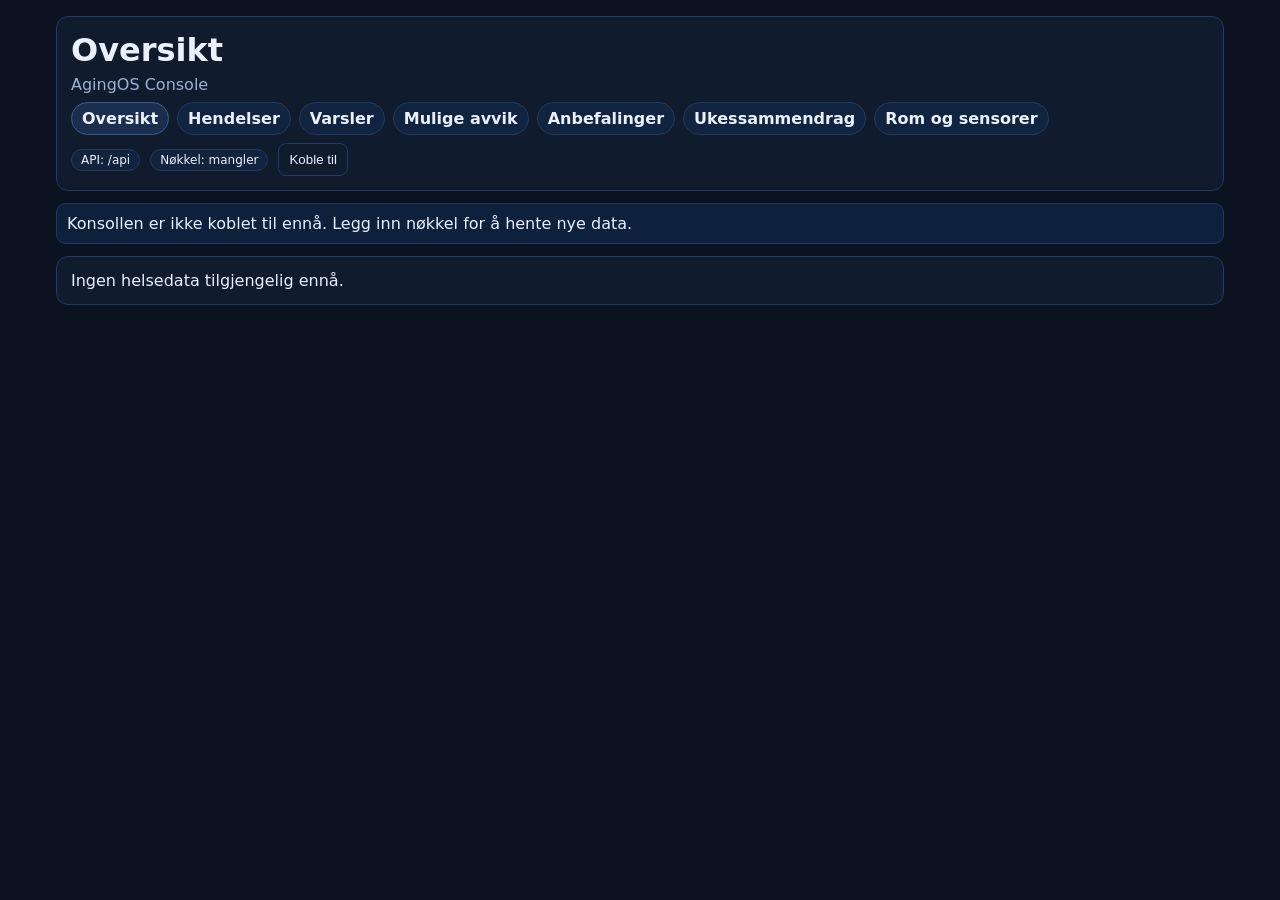
==== commit b0aa2439: "console: tighten pilot UX for events, anomalies, report, rooms and alerts" ====
--- a/services/console/index.html
+++ b/services/console/index.html
@@ -1,15 +1,76 @@
-<!doctype html><html lang="no"><head><meta charset="utf-8"><meta name="viewport" content="width=device-width,initial-scale=1"><title>Oversikt</title><link rel="stylesheet" href="./console_shared.css"></head><body><div class="wrap"><div id="shell"></div><div id="app"></div></div><script src="./console_shared.js"></script><script>
-pageShell('index.html','Oversikt');
-const app=document.getElementById('app');
-(async()=>{let data=null,cache=loadCache('oversikt');try{data=await api('/health/detail');saveCache('oversikt',data);cache=loadCache('oversikt')}catch(e){data=cache?.data}
-if(!data){app.innerHTML=failSoftBlock(cache)+'<div class="card">Ingen helsedata tilgjengelig ennå.</div>';return}
-const comp=data.components||{};const g=(k)=>comp[k]?.status||'UKJENT';
-const levels={OK:'Bra',DEGRADED:'Følg med',ERROR:'Trenger oppfølging'}; const level=levels[data.overall_status]||'Følg med';
-const checks=[['System',data.overall_status],['Nye hendelser kommer inn',g('ingest')],['Analyse fungerer',g('anomalies_runner')],['Varsler fungerer',g('scheduler')],['Historikkgrunnlag er klart',g('baseline')]];
-const action = data.overall_status==='OK'?'Følg normal drift og sjekk varsler ved behov.':'Sjekk tilkobling, datainnhenting eller grunnlag før pilotbruk.';
-app.innerHTML=failSoftBlock(cache)+`<div class='card'><h2>Slik står det til</h2><div class='chip ${level==='Bra'?'ok':level==='Følg med'?'warn':'bad'}'>${level}</div><div class='muted' style='margin-top:8px'>Slik står det til akkurat nå.</div></div>
-<div class='card'><h2>Helsesjekk</h2>${checks.map(([t,s])=>`<div class='row'><b style='min-width:240px'>${t}</b><span class='chip'>${s||'UKJENT'}</span></div>`).join('')}</div>
-<div class='card'><h2>Hva bør jeg gjøre nå?</h2><p>${action}</p><button class='btn' onclick='location.reload()'>Oppdater</button></div>
-<div class='card'>${devDetails(data)}</div>`;
-})();
-</script></body></html>
+<!doctype html>
+<html lang="no">
+<head>
+  <meta charset="utf-8" />
+  <meta name="viewport" content="width=device-width,initial-scale=1" />
+  <title>Oversikt</title>
+  <link rel="stylesheet" href="./console_shared.css" />
+</head>
+<body>
+  <div class="wrap">
+    <div id="shell"></div>
+    <div id="app"></div>
+  </div>
+  <script src="./console_shared.js"></script>
+  <script>
+    pageShell('index.html', 'Oversikt');
+    const app = document.getElementById('app');
+
+    (async () => {
+      const cache = loadCache('oversikt');
+      let data = null;
+
+      const res = await apiTry('/health/detail');
+      if (res.ok) {
+        data = res.data;
+        saveCache('oversikt', data);
+      } else {
+        data = cache?.data || null;
+      }
+
+      if (!data) {
+        app.innerHTML = failSoftBlock(cache) + `<div class="card">Ingen helsedata tilgjengelig ennå.</div>`;
+        return;
+      }
+
+      const c = data.components || {};
+      const checks = [
+        ['System', statusNorwegian(data.overall_status)],
+        ['Nye hendelser kommer inn', statusNorwegian(c.ingest?.status)],
+        ['Analyse fungerer', statusNorwegian(c.anomalies_runner?.status)],
+        ['Varsler fungerer', statusNorwegian(c.scheduler?.status)],
+        ['Historikkgrunnlag er klart', statusNorwegian(c.baseline?.status)],
+      ];
+
+      const overall = statusNorwegian(data.overall_status);
+      const action = overall === 'Bra'
+        ? 'Følg normal drift og se gjennom nye varsler ved behov.'
+        : 'Sjekk tilkobling og datagrunnlag før videre pilotoppfølging.';
+
+      app.innerHTML = `
+        ${failSoftBlock(cache)}
+        <div class="card">
+          <h2>Slik står det til</h2>
+          <span class="chip ${overall === 'Bra' ? 'ok' : overall === 'Følg med' ? 'warn' : 'bad'}">${overall}</span>
+          <div class="muted" style="margin-top:8px">Slik står det til akkurat nå.</div>
+        </div>
+
+        <div class="card">
+          <h2>Helsesjekk</h2>
+          ${checks.map(([k, v]) => `<div class="row"><b style="min-width:250px">${k}</b><span class="chip">${v}</span></div>`).join('')}
+        </div>
+
+        <div class="card">
+          <h2>Hva bør jeg gjøre nå?</h2>
+          <p>${action}</p>
+          <button class="btn" onclick="location.reload()">Oppdater</button>
+        </div>
+
+        <div class="card">
+          ${devDetails(data)}
+        </div>
+      `;
+    })();
+  </script>
+</body>
+</html>
--- a/services/console/console_shared.css
+++ b/services/console/console_shared.css
@@ -1,13 +1,105 @@
-:root{--bg:#0b1220;--card:#111b2e;--line:#233a5f;--text:#e9f1ff;--muted:#9db1d3;--ok:#3fd18a;--warn:#ffbf47;--bad:#ff6b6b;--link:#86b7ff}
-*{box-sizing:border-box}body{margin:0;font-family:Inter,system-ui,-apple-system,Segoe UI,Roboto,Arial;background:var(--bg);color:var(--text)}
-.wrap{max-width:1200px;margin:0 auto;padding:16px}.card{background:var(--card);border:1px solid var(--line);border-radius:12px;padding:14px;margin-bottom:12px}
-.topnav{display:flex;gap:8px;flex-wrap:wrap;margin-top:8px}.topnav a{color:var(--link);text-decoration:none;padding:6px 10px;border:1px solid var(--line);border-radius:999px}
-.topnav a.active{background:#1b2e4d;color:var(--text)}h1{margin:0 0 6px}h2{margin:0 0 8px;font-size:19px}.muted{color:var(--muted)}
-.row{display:flex;gap:10px;flex-wrap:wrap;align-items:center}.grid2{display:grid;grid-template-columns:1fr 1fr;gap:12px}@media (max-width:900px){.grid2{grid-template-columns:1fr}}
-.btn{border:1px solid var(--line);background:#1d3f6f;color:var(--text);padding:8px 10px;border-radius:8px;cursor:pointer}.btn:disabled{opacity:.5;cursor:not-allowed}.btn.secondary{background:transparent}
-input,select{background:#0e1a2f;color:var(--text);border:1px solid var(--line);border-radius:8px;padding:8px}
-table{width:100%;border-collapse:collapse}th,td{border-bottom:1px solid var(--line);padding:8px;vertical-align:top;text-align:left}th{color:var(--muted)}
-.chip{display:inline-block;border:1px solid var(--line);border-radius:999px;padding:3px 9px;font-size:12px;background:#14233d}.ok{color:var(--ok)}.warn{color:var(--warn)}.bad{color:var(--bad)}
-details{border:1px solid var(--line);border-radius:8px;padding:8px}pre{white-space:pre-wrap;word-break:break-word;max-height:260px;overflow:auto}
-.notice{border:1px solid var(--line);background:#0d203c;border-radius:10px;padding:10px;margin-bottom:12px}
-.small{font-size:12px}
+:root {
+  --bg: #0b1220;
+  --card: #111b2e;
+  --line: #233a5f;
+  --text: #e9f1ff;
+  --muted: #9db1d3;
+  --ok: #3fd18a;
+  --warn: #ffbf47;
+  --bad: #ff6b6b;
+  --link: #9bd1ff;
+  --link-hover: #c3e3ff;
+  --link-visited: #b8b8ff;
+}
+
+* { box-sizing: border-box; }
+body {
+  margin: 0;
+  font-family: Inter, system-ui, -apple-system, Segoe UI, Roboto, Arial, sans-serif;
+  background: var(--bg);
+  color: var(--text);
+}
+
+.wrap { max-width: 1200px; margin: 0 auto; padding: 16px; }
+.card { background: var(--card); border: 1px solid var(--line); border-radius: 12px; padding: 14px; margin-bottom: 12px; }
+
+h1 { margin: 0 0 6px; }
+h2 { margin: 0 0 10px; font-size: 19px; }
+h3 { margin: 0 0 8px; font-size: 16px; }
+.muted { color: var(--muted); }
+.small { font-size: 12px; }
+
+.topnav { display: flex; gap: 8px; flex-wrap: wrap; margin-top: 8px; }
+.topnav a {
+  color: var(--text);
+  text-decoration: none;
+  padding: 6px 10px;
+  border: 1px solid var(--line);
+  border-radius: 999px;
+  background: #102440;
+}
+.topnav a.active { background: #1b2e4d; color: var(--text); border-color: #355f92; }
+
+.row { display: flex; gap: 10px; flex-wrap: wrap; align-items: center; }
+.grid2 { display: grid; grid-template-columns: 1fr 1fr; gap: 12px; }
+.grid3 { display: grid; grid-template-columns: repeat(3, 1fr); gap: 12px; }
+@media (max-width: 900px) { .grid2, .grid3 { grid-template-columns: 1fr; } }
+
+.btn {
+  border: 1px solid var(--line);
+  background: #1d3f6f;
+  color: var(--text);
+  padding: 8px 10px;
+  border-radius: 8px;
+  cursor: pointer;
+}
+.btn.secondary { background: transparent; }
+.btn:disabled { opacity: .5; cursor: not-allowed; }
+
+input, select {
+  background: #0e1a2f;
+  color: var(--text);
+  border: 1px solid var(--line);
+  border-radius: 8px;
+  padding: 8px;
+}
+
+table { width: 100%; border-collapse: collapse; }
+th, td { border-bottom: 1px solid var(--line); padding: 10px 8px; vertical-align: top; text-align: left; }
+th { color: var(--muted); }
+
+.chip { display: inline-block; border: 1px solid var(--line); border-radius: 999px; padding: 3px 9px; font-size: 12px; background: #14233d; }
+.ok { color: var(--ok); }
+.warn { color: var(--warn); }
+.bad { color: var(--bad); }
+
+.notice { border: 1px solid var(--line); background: #0d203c; border-radius: 10px; padding: 10px; margin-bottom: 12px; }
+.notice.warn { border-color: #7a5c24; background: #30240d; }
+.notice.bad { border-color: #7f3b3b; background: #311818; }
+
+/* Contrast-safe links for all console pages */
+a,
+a:visited {
+  color: var(--link);
+  text-decoration: underline;
+  text-underline-offset: 2px;
+  font-weight: 600;
+}
+a:hover,
+a:focus-visible { color: var(--link-hover); }
+a:visited { color: var(--link-visited); }
+a:focus-visible {
+  outline: 2px solid var(--link-hover);
+  outline-offset: 2px;
+  border-radius: 4px;
+}
+
+details { border: 1px solid var(--line); border-radius: 8px; padding: 8px; background: #0f1b31; }
+pre { white-space: pre-wrap; word-break: break-word; max-height: 260px; overflow: auto; }
+
+.qa { border: 1px solid var(--line); border-radius: 10px; padding: 10px; margin: 8px 0; background: #0f1c33; }
+.qa .q { font-weight: 700; margin-bottom: 6px; }
+.qa .a { color: var(--text); }
+
+.actions { display: flex; flex-direction: column; gap: 8px; }
+.actions .row { align-items: flex-start; }
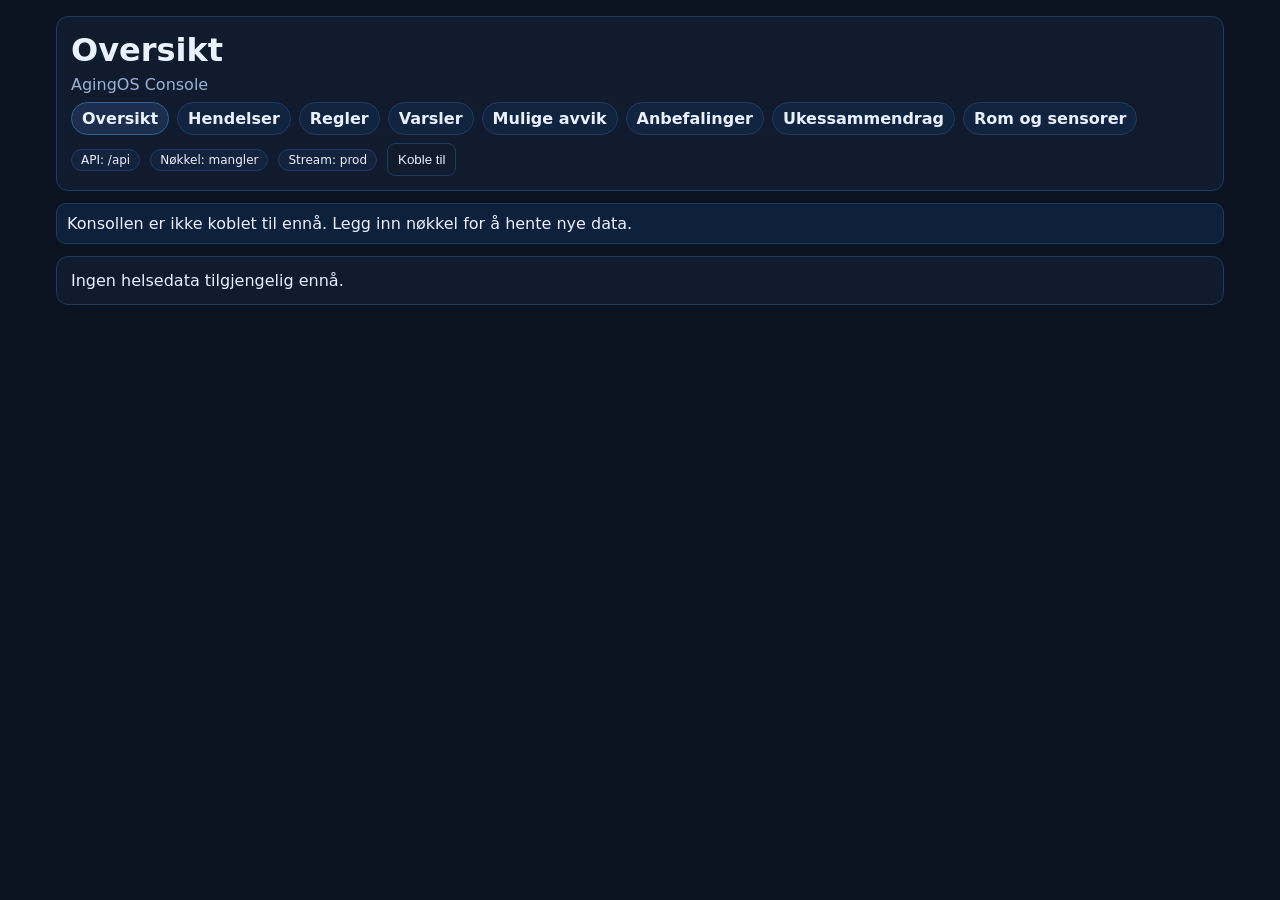
==== commit 2cfc70b1: "Fixpack-D: add truthful weekly report API/export and health explanations" ====
--- a/services/console/index.html
+++ b/services/console/index.html
@@ -15,6 +15,15 @@
   <script>
     pageShell('index.html', 'Oversikt');
     const app = document.getElementById('app');
+
+    function itemBlock(item) {
+      return `<div style="margin-bottom:10px">
+        <div><b>${esc(item.component || 'ukjent')}</b> · <span class="chip">${esc(item.status || 'UNKNOWN')}</span></div>
+        <div><b>Hva er galt:</b> ${esc(item.what_is_wrong || '—')}</div>
+        <div><b>Hva betyr det:</b> ${esc(item.what_it_means || '—')}</div>
+        <div><b>Hva bør operatør gjøre:</b> ${esc(item.operator_next_step || '—')}</div>
+      </div>`;
+    }
 
     (async () => {
       const cache = loadCache('oversikt');
@@ -37,15 +46,18 @@
       const checks = [
         ['System', statusNorwegian(data.overall_status)],
         ['Nye hendelser kommer inn', statusNorwegian(c.ingest?.status)],
-        ['Analyse fungerer', statusNorwegian(c.anomalies_runner?.status)],
+        ['Analyse fungerer', (data.weekly_truth_snapshot?.analysis_running?.status || 'UNKNOWN')],
         ['Varsler fungerer', statusNorwegian(c.scheduler?.status)],
-        ['Historikkgrunnlag er klart', statusNorwegian(c.baseline?.status)],
+        ['Historikkgrunnlag er klart', (data.weekly_truth_snapshot?.history_basis_ready?.status || 'UNKNOWN')],
       ];
 
       const overall = statusNorwegian(data.overall_status);
+      const weeklyBasis = data.weekly_truth_snapshot?.basis;
       const action = overall === 'Bra'
         ? 'Følg normal drift og se gjennom nye varsler ved behov.'
-        : 'Sjekk tilkobling og datagrunnlag før videre pilotoppfølging.';
+        : 'Sjekk konkrete årsaker under “Hva er galt, hva betyr det, og hva bør du gjøre?”.';
+
+      const explanations = Array.isArray(data.operator_explanations) ? data.operator_explanations : [];
 
       app.innerHTML = `
         ${failSoftBlock(cache)}
@@ -57,7 +69,20 @@
 
         <div class="card">
           <h2>Helsesjekk</h2>
-          ${checks.map(([k, v]) => `<div class="row"><b style="min-width:250px">${k}</b><span class="chip">${v}</span></div>`).join('')}
+          ${checks.map(([k, v]) => `<div class="row"><b style="min-width:250px">${k}</b><span class="chip">${esc(v)}</span></div>`).join('')}
+        </div>
+
+        <div class="card">
+          <h2>Hva er galt, hva betyr det, og hva bør du gjøre?</h2>
+          ${explanations.length ? explanations.map(itemBlock).join('') : '<div>Ingen konkrete avvik meldt.</div>'}
+        </div>
+
+        <div class="card">
+          <h2>Historikkgrunnlag nå</h2>
+          <p><b>${esc(weeklyBasis?.message || 'Ingen grunnlagsvurdering tilgjengelig.')}</b></p>
+          ${(weeklyBasis?.deficits || []).length
+            ? `<ul>${weeklyBasis.deficits.map((d) => `<li>${esc(d.key)}: har ${esc(String(d.have ?? '—'))}, trenger ${esc(String(d.need ?? '—'))}. ${esc(d.detail || '')}</li>`).join('')}</ul>`
+            : '<p class="muted">Ingen registrerte mangler i grunnlaget.</p>'}
         </div>
 
         <div class="card">
